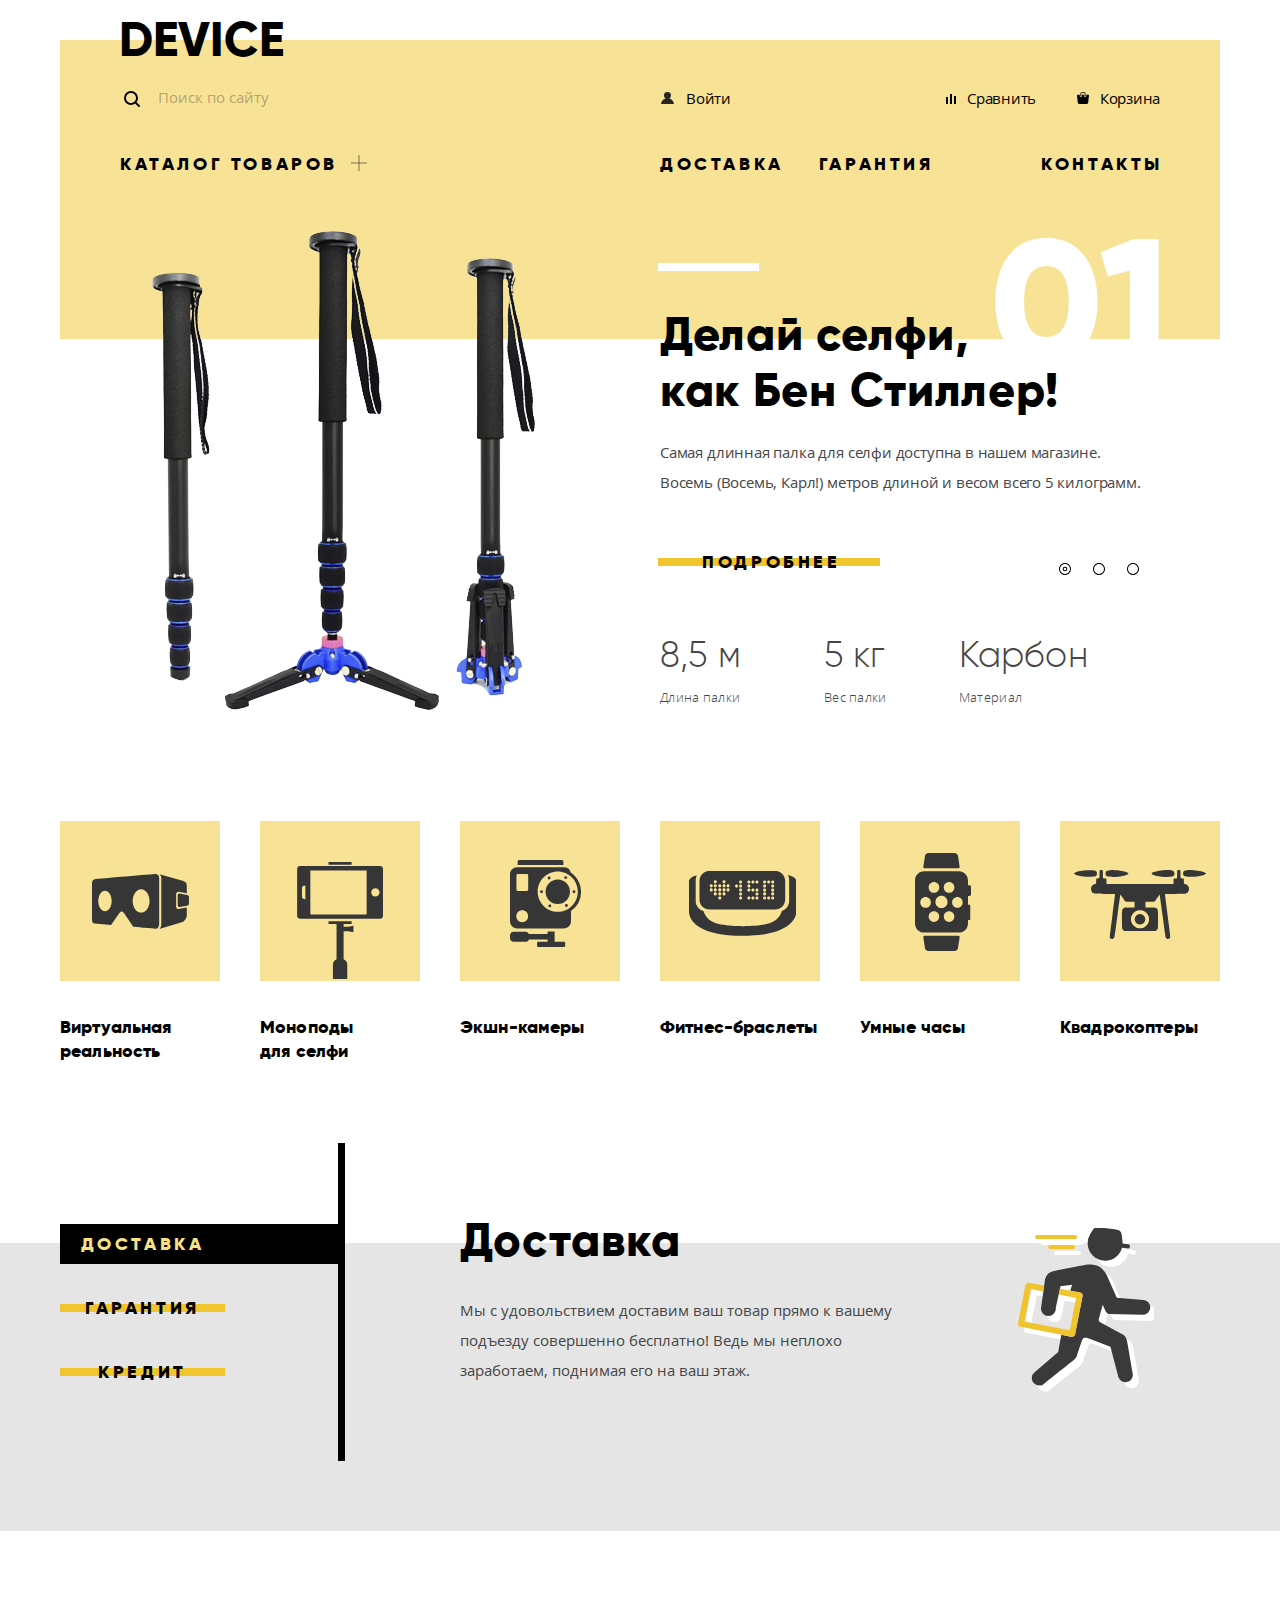
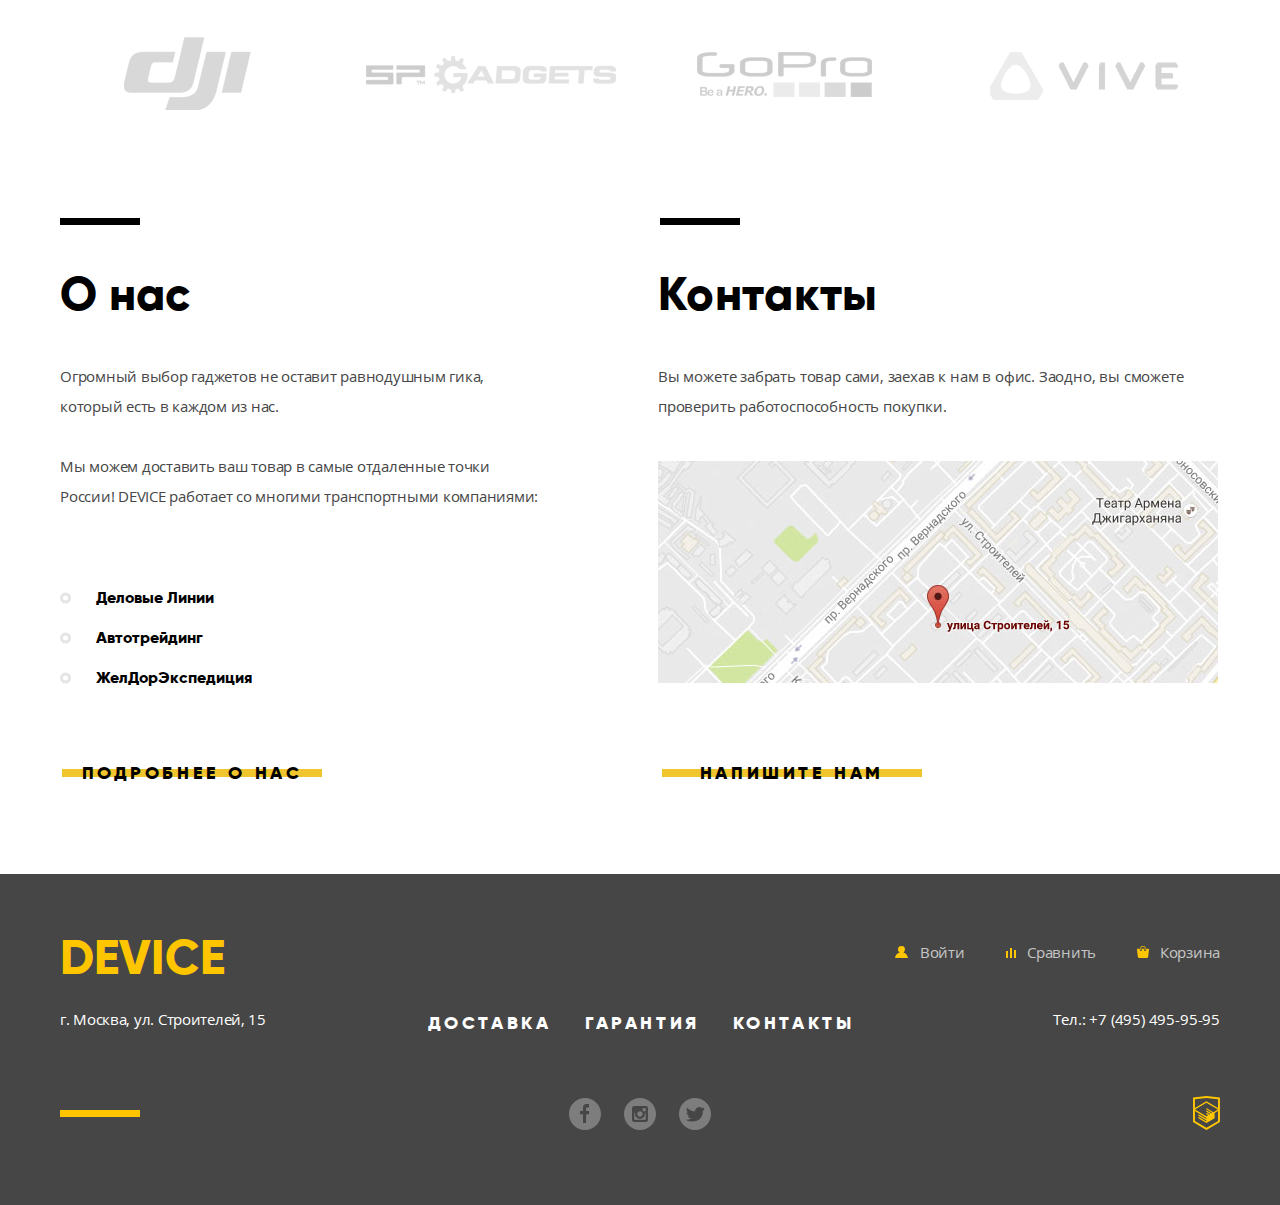
==== index.html @ 746c170e "исправляет ошибку валидации" ====
<!DOCTYPE html>
<html lang="ru">

<head>
  <meta charset="utf-8">
  <title>Девайс</title>
  <link href="css/normalize.css" rel="stylesheet">
  <link href="css/style.css" rel="stylesheet">
</head>

<body>
  <header class="main-header container">
    <div class="main-header-wrapper">
      <ul class="skip-links">
        <li class="skip-link">
          <a class="skip-link-url" href="#main-navigation">Перейти к главной навигации</a>
        </li>
        <li class="skip-link">
          <a class="skip-link-url" href="#featured-categories">Перейти к популярным категориям</a>
        </li>
        <li class="skip-link">
          <a class="skip-link-url" href="catalog.html">Перейти к каталогу товаров</a>
        </li>
      </ul>
      <span class="main-logo">
        <a class="main-logo-url">Device</a>
      </span>
      <div class="secondary-navigation">
        <form class="search" role="search" action="https://echo.htmlacademy.ru" method="get">
          <label class="search-label" for="search">
            <span class="visually-hidden">Поиск по сайту</span>
          </label>
          <input id="search" class="search-input" type="search" placeholder="Поиск по сайту">
          <button class="search-btn" type="submit">Найти</button>
        </form>
        <ul class="user-navigation" aria-label="Пользовательское меню" role="menubar">
          <li>
            <a class="login-url" href="#" role="menuitem">
              <span class="navigation-icon" aria-hidden="true">
                <svg xmlns="http://www.w3.org/2000/svg" width="13" height="12" viewBox="0 0 13 12">
                  <path fill="#272525" d="M.032 12h12.937c-.163-2.643-2.074-4.837-4.671-5.543a3.47 3.47 0 0 0 1.687-2.972 3.485 3.485 0 0 0-6.97 0c0 1.264.68 2.361 1.688 2.972C2.106 7.163.194 9.357.032 12z" />
                </svg>
              </span>
              Войти
            </a>
          </li>
        </ul>
        <ul class="shopping-navigation" aria-label="Меню покупок" role="menubar">
          <li>
            <a class="compare-url" href="#" role="menuitem">
              <span class="navigation-icon" aria-hidden="true">
                <svg xmlns="http://www.w3.org/2000/svg" width="10" height="10" viewBox="0 0 10 10">
                  <path d="M8 2h1.984v8H8zM0 3h1.984v7H0zM4 0h2v10H4z" />
                </svg>
              </span>
              Сравнить
            </a>
          </li>
          <li>
            <a class="cart-url" href="#" role="menuitem">
              <span class="navigation-icon" aria-hidden="true">
                <svg xmlns="http://www.w3.org/2000/svg" width="12" height="12" viewBox="0 0 12 12">
                  <path d="M11.864 3.017a.429.429 0 0 0-.327-.154H9.225V4.09c0 .563-.484 1.022-1.08 1.022-.594 0-1.078-.458-1.078-1.022V2.863H4.909V4.09c0 .563-.485 1.022-1.08 1.022-.595 0-1.078-.458-1.078-1.022V2.863H.438a.43.43 0 0 0-.327.154.472.472 0 0 0-.108.358l.776 7.134c.015.806.642 1.455 1.411 1.455h7.595c.77 0 1.396-.649 1.411-1.455l.776-7.134a.476.476 0 0 0-.108-.358z" />
                  <path d="M3.829 4.499c.239 0 .433-.184.433-.409V1.84c0-.632.672-1.022 1.295-1.022h1.079c.655 0 1.078.401 1.078 1.022v2.25c0 .225.194.409.431.409.239 0 .433-.184.433-.409V1.84C8.577.773 7.761 0 6.636 0H5.557c-1.19 0-2.159.826-2.159 1.84v2.25c0 .225.194.409.431.409z" />
                </svg>
              </span>
              Корзина
            </a>
          </li>
        </ul>
      </div>
      <nav id="main-navigation" class="main-navigation">
        <ul class="site-navigation" aria-label="Основное меню" role="menubar">
          <li class="site-navigation-item">
            <a href="#" role="menuitem" aria-haspopup="true" aria-expanded="false">Каталог товаров</a>
            <div class="sub-navigation-wrapper">
              <ul class="sub-navigation" role="menu" aria-label="Товарные категории">
                <li class="sub-navigation-item"><a href="#" role="menuitem">Виртуальная реальность</a></li>
                <li class="sub-navigation-item"><a href="#" role="menuitem">Фитнес-браслеты</a></li>
                <li class="sub-navigation-item"><a href="#" role="menuitem">Квадрокоптеры</a></li>
                <li class="sub-navigation-item"><a href="catalog.html" role="menuitem">Моноподы для селфи</a></li>
                <li class="sub-navigation-item"><a href="#" role="menuitem">Умные часы</a></li>
                <li class="sub-navigation-item"><a href="#" role="menuitem">Экшн-камеры</a></li>
              </ul>
            </div>
          </li>
          <li class="site-navigation-item"><a href="#" role="menuitem">Доставка</a></li>
          <li class="site-navigation-item"><a href="#" role="menuitem">Гарантия</a></li>
          <li class="site-navigation-item"><a href="#" role="menuitem">Контакты</a></li>
        </ul>
      </nav>
    </div>
  </header>
  <main>
    <div class="container">
      <h1 class="visually-hidden">Интернет-магазин Девайс</h1>
      <section class="bestsellers">
        <h2 class="visually-hidden">Хиты продаж</h2>
        <input id="bestseller-1" class="visually-hidden" name="toggle" type="radio" checked tabindex="-1">
        <input id="bestseller-2" class="visually-hidden" name="toggle" type="radio" tabindex="-1">
        <input id="bestseller-3" class="visually-hidden" name="toggle" type="radio" tabindex="-1">

        <ul class="slider">
          <li id="slide-1" class="slide">
            <div class="slide-image">
              <img class="slide-image-thmb" src="img/slide-1.png" width="384" height="486" alt="Любительская селфи-палка">
            </div>
            <div class="slide-description">
              <b class="slide-title">Делай селфи, <br>как Бен Стиллер!</b>
              <p class="slide-text">Самая длинная палка для селфи доступна в нашем магазине. Восемь (Восемь, Карл!)
                метров длиной и весом
                всего 5 килограмм.</p>
              <a class="btn slide-btn" href="product.html">Подробнее</a>

              <table class="featured-product-params">
                <caption class="visually-hidden">Технические характеристики</caption>
                <thead>
                  <tr>
                    <th class="featured-product-param" scope="col">Длина палки</th>
                    <th class="featured-product-param" scope="col">Вес палки</th>
                    <th class="featured-product-param" scope="col">Материал</th>
                  </tr>
                </thead>
                <tbody>
                  <tr>
                    <td class="featured-product-param-value">8,5 м</td>
                    <td class="featured-product-param-value">5 кг</td>
                    <td class="featured-product-param-value">Карбон</td>
                  </tr>
                </tbody>
              </table>
            </div>
          </li>
          <li id="slide-2" class="slide" aria-hidden="true">
            <div class="slide-image">
              <img class="slide-image-thmb" src="img/slide-2.png" width="345" height="485" alt="Фитнес-браслет">
            </div>
            <div class="slide-description">
              <b class="slide-title">Худеем <br>правильно!</b>
              <p class="slide-text">Мотивирующие фитнес-браслеты помогут найти в себе силы не пропускать занятия и
                соблюдать диету.</p>
              <a class="btn slide-btn" href="product.html">Подробнее</a>

              <table class="featured-product-params">
                <caption class="visually-hidden">Технические характеристики</caption>
                <thead>
                  <tr>
                    <th class="featured-product-param" scope="col">Без подзарядки</th>
                  </tr>
                </thead>
                <tbody>
                  <tr>
                    <td class="featured-product-param-value">48 часов</td>
                  </tr>
                </tbody>
              </table>
            </div>
          </li>
          <li id="slide-3" class="slide" aria-hidden="true">
            <div class="slide-image">
              <img class="slide-image-thmb" src="img/slide-3.png" width="526" height="334" alt="Квадрокоптер">
            </div>
            <div class="slide-description">
              <b class="slide-title">Порхает как бабочка, жалит как пчела!</b>
              <p class="slide-text">Этот обычный, на первый взгляд, квадрокоптер оснащен мощным лазером,
                замаскированным под стандартную
                камеру.</p>
              <a class="btn slide-btn" href="product.html">Подробнее</a>

              <table class="featured-product-params">
                <caption class="visually-hidden">Технические характеристики</caption>
                <thead>
                  <tr>
                    <th class="featured-product-param" scope="col">Дальность полета</th>
                    <th class="featured-product-param" scope="col">Радиус поражения</th>
                  </tr>
                </thead>
                <tbody>
                  <tr>
                    <td class="featured-product-param-value">800 м</td>
                    <td class="featured-product-param-value">50 м</td>
                  </tr>
                </tbody>
              </table>
            </div>
          </li>
        </ul>
        <ul class="slider-navigation">
          <li class="slider-navigation-item" role="presentation">
            <label class="slider-btn" for="bestseller-1"><span class="visually-hidden">Текущий товар</span></label>
          </li>
          <li class="slider-navigation-item" role="presentation">
            <label class="slider-btn" for="bestseller-2"><span class="visually-hidden">Следущий товар</span></label>
          </li>
          <li class="slider-navigation-item" role="presentation">
            <label class="slider-btn" for="bestseller-3"><span class="visually-hidden">Последний товар</span></label>
          </li>
        </ul>
      </section>

      <section id="featured-categories" class="featured-categories">
        <h2 class="visually-hidden">Популярные категории</h2>
        <ul class="featured-categories-list">
          <li class="featured-category">
            <a class="featured-category-url" href="#">
              <h3 class="featured-category-title">Виртуальная реальность</h3>
              <div class="featured-category-content">
                <img class="featured-category-thmb" src="img/popular-1.svg" alt="Виртуальная реальность" width="97"
                  height="55">
              </div>
            </a>
          </li>
          <li class="featured-category">
            <a class="featured-category-url" href="#">
              <h3 class="featured-category-title">Моноподы для&nbsp;селфи</h3>
              <div class="featured-category-content">
                <img class="featured-category-thmb" src="img/popular-2.svg" alt="Моноподы для селфи" width="86" height="117">
              </div>
            </a>
          </li>
          <li class="featured-category">
            <a class="featured-category-url" href="#">
              <h3 class="featured-category-title">Экшн-камеры</h3>
              <div class="featured-category-content">
                <img class="featured-category-thmb" src="img/popular-3.svg" alt="Экшн-камеры" width="71" height="87">
              </div>
            </a>
          </li>
          <li class="featured-category">
            <a class="featured-category-url" href="#">
              <h3 class="featured-category-title">Фитнес-браслеты</h3>
              <div class="featured-category-content">
                <img class="featured-category-thmb" src="img/popular-4.svg" alt="Фитнес-браслеты" width="107" height="65">
              </div>
            </a>
          </li>
          <li class="featured-category">
            <a class="featured-category-url" href="#">
              <h3 class="featured-category-title">Умные часы</h3>
              <div class="featured-category-content">
                <img class="featured-category-thmb" src="img/popular-5.svg" alt="Умные часы" width="56" height="98">
              </div>
            </a>
          </li>
          <li class="featured-category">
            <a class="featured-category-url" href="#">
              <h3 class="featured-category-title">Квадрокоптеры</h3>
              <div class="featured-category-content">
                <img class="featured-category-thmb" src="img/popular-6.svg" alt="Квадрокоптеры" width="132" height="69">
              </div>
            </a>
          </li>
        </ul>
      </section>
    </div>

    <div class="services">
      <div class="container">
        <h2 class="visually-hidden">Наши преимущества</h2>
        <div class="services-wrapper">
          <ul class="tabs-list" role="tablist">
            <li class="tab-title tab-title-current" role="presentation">
              <a id="delivery-tab" class="btn tab-title-btn" href="#delivery" role="tab" aria-controls="delivery"
                aria-selected="true">Доставка</a>
            </li>
            <li class="tab-title">
              <a id="warranty-tab" class="btn tab-title-btn" href="#warranty" role="tab" aria-controls="warranty">Гарантия</a>
            </li>
            <li class="tab-title">
              <a id="loan-tab" class="btn tab-title-btn" href="#loan" role="tab" aria-controls="loan">Кредит</a>
            </li>
          </ul>

          <section id="delivery" class="tab-panel delivery" role="tabpanel" aria-labelledby="delivery-tab">
            <h3 class="service-title">Доставка</h3>
            <p class="service-description">
              Мы с удовольствием доставим ваш товар прямо к вашему подъезду совершенно бесплатно! Ведь мы неплохо
              заработаем, поднимая его на ваш этаж.
            </p>
          </section>

          <section id="warranty" class="tab-panel tab-panel-hidden warranty" role="tabpanel" aria-labelledby="warranty-tab"
            aria-hidden="true">
            <h3 class="service-title">Гарантия</h3>
            <p class="service-description">
              Если из-за возгорания купленного у нас товара у вас сгорит дом — не переживайте, мы выдадим вам новый.
              <br>Товар, не дом, конечно же.
            </p>
          </section>

          <section id="loan" class="tab-panel tab-panel-hidden loan" role="tabpanel" aria-labelledby="loan-tab"
            aria-hidden="true">
            <h3 class="service-title">Кредит</h3>
            <p class="service-description">
              Залезть в долговую яму стало проще! Кредитные консультанты подберут для вас наиболее выгодные
              условия&nbsp;кредита. Выгодные для нашего банка, разумеется.
            </p>
          </section>
        </div>
      </div>
    </div>

    <div class="container">
      <section class="featured-brands">
        <h2 class="visually-hidden">Популярные бренды</h2>
        <ul class="brands-list">
          <li class="brand-item">
            <a class="brand brand-dji" href="#">
              <span class="visually-hidden">Каталог товаров «DJI»</span>
            </a>
          </li>
          <li class="brand-item">
            <a class="brand brand-spg" href="#">
              <span class="visually-hidden">Каталог товаров «SP Gadgets»</span>
            </a>
          </li>
          <li class="brand-item">
            <a class="brand brand-gopro" href="#">
              <span class="visually-hidden">Каталог товаров «GoPro»</span>
            </a>
          </li>
          <li class="brand-item">
            <a class="brand brand-vive" href="#">
              <span class="visually-hidden">Каталог товаров «VIVE»</span>
            </a>
          </li>
        </ul>
      </section>

      <div class="columns">
        <section class="about-us">
          <h2 class="about-title">О нас</h2>
          <p class="regular-text">Огромный выбор гаджетов не оставит равнодушным гика, который есть в каждом из нас.</p>
          <p class="regular-text">Мы можем доставить ваш товар в самые отдаленные точки России! DEVICE работает со
            многими транспортными компаниями:</p>

          <ul class="delivery-partners">
            <li><b>Деловые Линии</b></li>
            <li><b>Автотрейдинг</b></li>
            <li><b>ЖелДорЭкспедиция</b></li>
          </ul>

          <a href="about.html" class="btn about-btn">Подробнее о нас</a>
        </section>

        <section class="contacts">
          <h2 class="contacts-title">Контакты</h2>
          <p class="contacts-text">Вы можете забрать товар сами, заехав к нам в офис. Заодно, вы сможете проверить
            работоспособность покупки.</p>
          <div class="map-wrapper">
            <a href="#"><img src="img/map.jpg" width="560" height="222" alt="Офис компании по адресу Москва, ул. Строителей, 15"></a>
          </div>
          <a class="btn contacts-btn" href="contact-us.html">Напишите нам</a>
        </section>
      </div>
    </div>
  </main>

  <footer class="main-footer">
    <div class="container">
      <div class="footer-navigation-wrapper">
        <span class="main-logo">
          <a class="main-logo-url">Device</a>
        </span>
        <ul class="user-navigation" aria-label="Пользовательское меню" role="menubar">
          <li>
            <a class="login-url" href="#" role="menuitem">
              <span class="navigation-icon" aria-hidden="true">
                <svg xmlns="http://www.w3.org/2000/svg" width="13" height="12" viewBox="0 0 13 12">
                  <path fill="#FFC600" d="M.032 12h12.937c-.163-2.643-2.074-4.837-4.671-5.543a3.47 3.47 0 0 0 1.687-2.972 3.485 3.485 0 0 0-6.97 0c0 1.264.68 2.361 1.688 2.972C2.106 7.163.194 9.357.032 12z" />
                </svg>
              </span>
              Войти
            </a>
          </li>
        </ul>
        <ul class="shopping-navigation" aria-label="Меню покупок" role="menubar">
          <li>
            <a class="compare-url" href="#" role="menuitem">
              <span class="navigation-icon" aria-hidden="true">
                <svg xmlns="http://www.w3.org/2000/svg" width="10" height="10" viewBox="0 0 10 10">
                  <path fill="#FFC600" d="M8 2h1.984v8H8zM0 3h1.984v7H0zM4 0h2v10H4z" />
                </svg>
              </span>
              Сравнить
            </a>
          </li>
          <li>
            <a class="cart-url" href="#" role="menuitem">
              <span class="navigation-icon" aria-hidden="true">
                <svg xmlns="http://www.w3.org/2000/svg" width="12" height="12" viewBox="0 0 12 12">
                  <path fill="#FFC600" d="M11.864 3.017a.429.429 0 0 0-.327-.154H9.225V4.09c0 .563-.484 1.022-1.08 1.022-.594 0-1.078-.458-1.078-1.022V2.863H4.909V4.09c0 .563-.485 1.022-1.08 1.022-.595 0-1.078-.458-1.078-1.022V2.863H.438a.43.43 0 0 0-.327.154.472.472 0 0 0-.108.358l.776 7.134c.015.806.642 1.455 1.411 1.455h7.595c.77 0 1.396-.649 1.411-1.455l.776-7.134a.476.476 0 0 0-.108-.358z" />
                  <path fill="#FFC600" d="M3.829 4.499c.239 0 .433-.184.433-.409V1.84c0-.632.672-1.022 1.295-1.022h1.079c.655 0 1.078.401 1.078 1.022v2.25c0 .225.194.409.431.409.239 0 .433-.184.433-.409V1.84C8.577.773 7.761 0 6.636 0H5.557c-1.19 0-2.159.826-2.159 1.84v2.25c0 .225.194.409.431.409z" />
                </svg>
              </span>
              Корзина
            </a>
          </li>
        </ul>
      </div>
      <div class="footer-navigation-wrapper">
        <address class="org-address">
          г. Москва, ул. Строителей, 15
        </address>
        <ul class="footer-navigation" aria-label="Условия покупки" role="menubar">
          <li class="footer-navigation-item"><a href="#" role="menuitem">Доставка</a></li>
          <li class="footer-navigation-item"><a href="#" role="menuitem">Гарантия</a></li>
          <li class="footer-navigation-item"><a href="#" role="menuitem">Контакты</a></li>
        </ul>
        <p class="org-phone">
          <a href="tel:+7-495-495-95-95">Тел.: +7 (495) 495-95-95</a>
        </p>
      </div>
      <div class="footer-navigation-wrapper">
        <div class="footer-social">
          <ul aria-label="Мы в соцсетях" role="menubar">
            <li>
              <a class="social-btn" href="https://www.facebook.com/" role="menuitem">
                <span class="visually-hidden">Девайс в фейсбуке</span>
                <svg class="social-btn-icon" xmlns="http://www.w3.org/2000/svg" width="32" height="32" viewBox="0 0 32 32"
                  fill-opacity="0.3">
                  <path fill="#FFF" d="M16 0C7.164 0 0 7.163 0 16s7.164 16 16 16c8.837 0 16-7.164 16-16S24.837 0 16 0zm4.062 9.455h-3.021v3.444h3.021v3.445h-3.021v8.61H14.02v-8.61H11v-3.445h3.021V9.455c0-1.902 1.353-3.445 3.021-3.445h3.021v3.445z" />
                </svg>
              </a>
            </li>
            <li>
              <a class="social-btn" href="https://www.instagram.com/" role="menuitem">
                <span class="visually-hidden">Девайс в инстаграме</span>
                <svg class="social-btn-icon" xmlns="http://www.w3.org/2000/svg" width="32" height="32" viewBox="0 0 32 32"
                  fill-opacity="0.3">
                  <g fill="#FFF">
                    <path d="M20.916 16a4.938 4.938 0 1 1-9.877 0c0-.394.051-.773.138-1.14h-.897v6.838h11.396V14.86h-.897c.086.367.137.746.137 1.14z" />
                    <path d="M15.978 18.659c1.466 0 2.659-1.193 2.659-2.659s-1.193-2.659-2.659-2.659c-1.466 0-2.659 1.193-2.659 2.659s1.192 2.659 2.659 2.659zM18.637 10.302h3.039v3.039h-3.039z" />
                    <path d="M16 0C7.164 0 0 7.164 0 16c0 8.837 7.164 16 16 16 8.837 0 16-7.163 16-16 0-8.836-7.163-16-16-16zm7.955 21.698a2.285 2.285 0 0 1-2.279 2.279H10.279A2.285 2.285 0 0 1 8 21.698V10.302a2.286 2.286 0 0 1 2.279-2.279h11.396a2.286 2.286 0 0 1 2.279 2.279v11.396z" />
                  </g>
                </svg>
              </a>
            </li>
            <li>
              <a class="social-btn" href="https://www.twitter.com/" role="menuitem">
                <span class="visually-hidden">Девайс в твиттере</span>
                <svg class="social-btn-icon" xmlns="http://www.w3.org/2000/svg" width="32" height="32" viewBox="0 0 32 32"
                  fill-opacity="0.3">
                  <path fill="#FFF" d="M16 0C7.164 0 0 7.164 0 16c0 8.837 7.164 16 16 16 8.837 0 16-7.163 16-16 0-8.836-7.163-16-16-16zm7.944 12.809c-.251 6.516-3.463 10.832-10.992 10.702h-.486c-.447 0-4.543-.443-5.344-1.823 2.479.19 4.247-.406 5.12-1.136-1.048-.289-2.923-.461-3.251-2.848.384.104.618.221 1.299.113-1.307-.824-2.758-1.519-2.679-3.643.311.317 1.164.518 1.46.457-.768-.233-2.149-3.244-.974-4.781 1.984 1.79 4.075 3.482 7.804 3.643.227-2.214 1.24-3.699 3.168-4.325 1.84-.479 3.255.26 3.901 1.138.737-.224 1.453-.466 2.193-.685-.004.833-.569 1.463-.935 1.709.747.165 1.423-.475 1.423-.475-.184.963-1.094 1.725-1.707 1.954z" />
                </svg>
              </a>
            </li>
          </ul>
        </div>
        <p class="footer-copyright">
          <a class="powered-by" href="https://htmlacademy.ru/intensive/htmlcss">
            <span class="visually-hidden">HTML Academy</span>
            <svg class="ha-icon" xmlns="http://www.w3.org/2000/svg" width="26.943" height="34.09" viewBox="0 0 26.943 34.09">
              <path fill="#FFC600" d="M13.62.017L13.472 0 0 1.412v24.661l13.473 8.017 13.43-7.99.042-.025V1.412L13.62.017zm11.399 12.11L13.495 5.334l-.001-.104-.087.05-.088-.056v.109L1.925 12.118V3.147l11.548-1.212L25.02 3.147v8.98zm-11.614-5.34L24.923 13.5l-4.479 2.64-7.093-4.221-.014 1.415 5.904 3.513-.86.507-5.03-2.992-.014 1.415 3.827 2.275-.782.523-3.031-1.787-.014 1.413 1.853 1.091-1.8 1.081-11.356-6.751 11.371-6.835zm-11.48 8.34l11.411 6.791.016 1.044-7.942-4.728-.015 1.416 7.979 4.795.018 1.076-7.973-4.74-.013 1.414 8.021 4.822.046.025 8.143-4.872-.011-5.177 3.415-2.036v10.021L13.472 31.85 1.925 24.979v-9.852z" />
            </svg>
          </a>
        </p>
      </div>
    </div>
  </footer>

  <section class="modal modal-feedback-form" role="dialog" aria-modal="true">
    <h2 class="visually-hidden">Напишите нам</h2>
    <form class="feedback-form" action="https://echo.htmlacademy.ru" method="post">
      <div class="form-col feedback-form-name">
        <label for="customer-name">Ваше имя:</label>
        <input id="customer-name" name="customer-name" type="text" placeholder="Имя Фамилия">
      </div>
      <div class="form-col feedback-form-email">
        <label for="customer-email">Ваше e-mail:</label>
        <input id="customer-email" name="customer-email" type="email" placeholder="email@example.com">
      </div>
      <div class="form-col feedback-form-message">
        <label for="customer-message">Текст письма:</label>
        <textarea id="customer-message" name="customer-message" cols="30" rows="10" placeholder="В свободной форме"></textarea>
      </div>
      <button class="btn submit-btn" type="submit">Отправить</button>
    </form>
    <button class="modal-close" type="button">
      <span class="visually-hidden">Закрыть</span>
    </button>
  </section>

  <section class="modal modal-map" role="dialog" aria-modal="true">
    <h2 class="visually-hidden">Как до нас добраться</h2>

    <iframe src="https://www.google.com/maps/embed?pb=!1m18!1m12!1m3!1d2249.1125488779953!2d37.527429316060946!3d55.68703098053586!2m3!1f0!2f0!3f0!3m2!1i1024!2i768!4f13.1!3m3!1m2!1s0x46b54cf65f5c8955%3A0x694710ccd55501e!2sUlitsa+Stroiteley%2C+15%2C+Moskva%2C+Russia%2C+119311!5e0!3m2!1sen!2s!4v1545998440148" width="960" height="590" allowfullscreen name="г. Москва, ул. Строителей, 15"></iframe>

    <button class="modal-close" type="button">
      <span class="visually-hidden">Закрыть</span>
    </button>
  </section>

</body>

</html>
---- css/style.css ----
@font-face {
  font-family: "Gilroy";
  font-style: normal;
  font-weight: 400;
  src: local("Gilroy"),
    url("../fonts/gilroylight.woff2") format("woff2"),
    url("../fonts/gilroylight.woff") format("woff");
}

@font-face {
  font-family: "Gilroy";
  font-style: normal;
  font-weight: 700;
  src: local("Gilroy"),
    url("../fonts/gilroyextrabold.woff2") format("woff2"),
    url("../fonts/gilroyextrabold.woff") format("woff");
}

@font-face {
  font-family: "Open Sans";
  font-style: normal;
  font-weight: 400;
  src: local("Open Sans"),
    url("../fonts/opensans.woff2") format("woff2"),
    url("../fonts/opensans.woff") format("woff");
}

@font-face {
  font-family: "Open Sans";
  font-style: normal;
  font-weight: 300;
  src: local("Open Sans"),
    url("../fonts/opensanslight.woff2") format("woff2"),
    url("../fonts/opensanslight.woff") format("woff");
}

body {
  margin: 0;
  padding: 0;

  font-family: "Open Sans", Arial, "Helvetica Neue", Helvetica, sans-serif;
  font-size: 15px;
  line-height: 30px;
  letter-spacing: 0.15px;

  background-color: #fff;
  color: #464646;
}

a {
  color: #000;
  text-decoration: none;
}

a[href]:hover,
a[href]:focus {
  color: rgba(0, 0, 0, 0.6);
}

a[href]:active {
  color: rgba(0, 0, 0, 0.3);
}

:focus {
  outline: 2px dotted #000;
  outline-offset: 2px;
}

.visually-hidden:not(:focus):not(:active),
input[type="checkbox"].visually-hidden,
input[type="radio"].visually-hidden {
  position: absolute;
  width: 1px;
  height: 1px;
  margin: -1px;
  border: 0;
  padding: 0;

  white-space: nowrap;

  -webkit-clip-path: inset(100%);

  clip-path: inset(100%);
  clip: rect(0 0 0 0);
  overflow: hidden;
}

img {
  max-width: 100%;
  height: auto;
}

.site-navigation,
.sub-navigation,
.user-navigation,
.shopping-navigation,
.slider,
.slider-navigation,
.featured-categories-list,
.tabs-list,
.brands-list,
.delivery-partners,
.footer-navigation,
.footer-social ul,
.breadcrumbs,
.filter-list,
.sorting-params,
.order-params,
.products-list,
.pagination-list,
.skip-links {
  margin: 0;
  padding: 0;
  list-style: none;
}

.btn {
  position: relative;
  z-index: 1;

  display: -webkit-box;
  display: -ms-flexbox;
  display: flex;

  -webkit-box-pack: center;
  -ms-flex-pack: center;
  justify-content: center;
  -webkit-box-align: center;
  -ms-flex-align: center;
  align-items: center;

  min-height: 40px;

  font-family: "Gilroy", Arial, "Helvetica Neue", Helvetica, sans-serif;
  font-size: 18px;
  line-height: 24px;
  font-weight: 700;
  letter-spacing: 3.6px;
  text-transform: uppercase;

  background: none;
  border: none;
  cursor: pointer;
}

.btn::before {
  position: absolute;
  left: 0;
  right: 0;
  z-index: -1;

  content: "";

  display: block;
  height: 8px;

  background-color: #f0c52e;
}

.btn:hover::before {
  height: 40px;
  -webkit-transition: height 0.3s ease-in-out;
  transition: height 0.3s ease-in-out;
}

.btn:focus::before {
  height: 40px;
  -webkit-transition: height 0.3s ease-in-out;
  transition: height 0.3s ease-in-out;
}

.btn:active {
  color: rgba(0, 0, 0, 0.3);
}

.regular-text {
  margin: 0 0 30px;
  letter-spacing: -0.25px;
}

/* layout
- - - - - - - - - - - - - - - - - - - - */
.container {
  width: 1160px;
  margin: 0 auto;
  padding: 0 20px;
}

.columns,
.catalog-columns {
  display: -webkit-box;
  display: -ms-flexbox;
  display: flex;
  -webkit-box-pack: justify;
  -ms-flex-pack: justify;
  justify-content: space-between;
}

.columns {
  padding-bottom: 81px;
}

/* header
- - - - - - - - - - - - - - - - - - - - */
.main-header-wrapper {
  position: relative;
  margin-top: 40px;
  padding-top: 4px;
  background-color: #f7e296;
}

/* skip links
- - - - - - - - - - - - - - - - - - - - */
.skip-links {
  position: absolute;
  top: -20px;
  left: 280px;
  width: 500px;
}

.skip-link {
  position: absolute;
  z-index: 1;
}

.skip-link-url {
  position: absolute;
  left: -9999px;
}

.skip-link-url:active,
.skip-link-url:focus {
  display: block;
  position: static;
  left: 0;
  padding: 5px 15px;
}



/* logo
- - - - - - - - - - - - - - - - - - - - */
.main-logo {
  display: inline-block;
  vertical-align: top;
}

.main-logo-url {
  display: inline-block;
  vertical-align: top;

  font-family: "Gilroy", Arial, "Helvetica Neue", Helvetica, sans-serif;
  font-size: 48px;
  line-height: 1;
  font-weight: 700;
  text-transform: uppercase;
}

.main-header .main-logo {
  display: inline-block;
  vertical-align: top;

  margin-top: -28px;
  margin-left: 59px;
}

/* main nav
- - - - - - - - - - - - - - - - - - - - */
.main-navigation {
  position: relative;
  padding: 0 60px 51px;
}

.site-navigation {
  display: -webkit-box;
  display: -ms-flexbox;
  display: flex;
  -ms-flex-wrap: wrap;
  flex-wrap: wrap;
  -webkit-box-pack: justify;
  -ms-flex-pack: justify;
  justify-content: space-between;
}

.site-navigation-item {
  font-family: "Gilroy", Arial, "Helvetica Neue", Helvetica, sans-serif;
  font-size: 18px;
  line-height: 24px;
  font-weight: 700;
  letter-spacing: 3.6px;
  text-transform: uppercase;
}

.site-navigation-item:first-child {
  width: 540px;
}

.site-navigation-item:nth-child(2) {
  margin-right: 35px;
}

.site-navigation-item:last-child {
  margin-left: auto;
  margin-right: -3px;
}

.site-navigation-item a {
  display: inline-block;
  vertical-align: top;
  line-height: 24px;
}

a[aria-haspopup="true"] {
  position: relative;
}

a[aria-haspopup="true"]::before,
a[aria-haspopup="true"]::after {
  position: absolute;
  content: "";
  background-color: rgba(39, 37, 37, 0.3);
}

a[aria-haspopup="true"]::before {
  top: 10px;
  right: -29px;

  width: 16px;
  height: 2px;
}

a[aria-haspopup="true"]::after {
  top: 3px;
  right: -22px;

  width: 2px;
  height: 16px;
}


.site-navigation-item:first-child:hover .sub-navigation-wrapper,
.site-navigation-item:first-child:focus-within .sub-navigation-wrapper,
a[aria-haspopup="true"]:hover+.sub-navigation-wrapper,
a[aria-haspopup="true"]:focus+.sub-navigation-wrapper {
  visibility: visible;
}

.site-navigation-item:first-child:hover a[aria-haspopup="true"]::after,
.site-navigation-item:first-child:focus-within a[aria-haspopup="true"]::after,
a[aria-haspopup="true"]:hover::after,
a[aria-haspopup="true"]:focus::after {
  content: none;
}

.sub-navigation-wrapper {
  position: absolute;
  left: 0;
  right: 0;
  z-index: 2;

  visibility: hidden;

  padding: 20px 60px 35px;
  background-color: #f7e296;
}

.sub-navigation {
  display: -webkit-box;
  display: -ms-flexbox;
  display: flex;
  -ms-flex-wrap: wrap;
  flex-wrap: wrap;

  width: 640px;
}

.sub-navigation-item {
  width: 199px;

  font-family: "Open Sans", Arial, "Helvetica Neue", Helvetica, sans-serif;
  font-size: 15px;
  font-weight: initial;
  line-height: 36px;
  letter-spacing: -0.2px;
  text-transform: initial;
}

.sub-navigation-item:nth-child(3n+1) {
  margin-right: 40px;
}

.sub-navigation-item:last-child {
  width: 100%;
}

.logout-url {
  color: rgba(0, 0, 0, 0.3);
}

/* search
- - - - - - - - - - - - - - - - - - - - */
.secondary-navigation {
  display: -webkit-box;
  display: -ms-flexbox;
  display: flex;

  -webkit-box-align: center;
  -ms-flex-align: center;
  align-items: center;

  margin-bottom: 30px;
  padding-left: 60px;
  padding-right: 60px;
}

.search {
  position: relative;
  display: -webkit-box;
  display: -ms-flexbox;
  display: flex;
  width: 440px;
}

.search-label {
  position: absolute;
  top: 17px;
  left: 4px;
  z-index: 1;

  width: 16px;
  height: 16px;
  background: url(../img/search.svg) no-repeat;
}

.search-input {
  width: 350px;
  height: 48px;

  padding: 0 5px 0 38px;

  font: inherit;
  line-height: 48px;
  letter-spacing: normal;

  background: none;
  color: rgba(0, 0, 0, 0.3);

  outline: none;
  border: none;
  border-bottom: 2px solid transparent;
}

.search input[type=search]:focus,
.search:focus-within .search-input {
  border-bottom-color: #000;
  color: #000;
}

.search-input::-webkit-input-placeholder {
  font: inherit;
  color: rgba(0, 0, 0, 0.3);
}

.search-input:-ms-input-placeholder {
  font: inherit;
  color: rgba(0, 0, 0, 0.3);
}

.search-input::-ms-input-placeholder {
  font: inherit;
  color: rgba(0, 0, 0, 0.3);
}

.search-input::-webkit-input-placeholder {
  font: inherit;
  color: rgba(0, 0, 0, 0.3);
}

.search-input:-ms-input-placeholder {
  font: inherit;
  color: rgba(0, 0, 0, 0.3);
}

.search-input::placeholder {
  font: inherit;
  color: rgba(0, 0, 0, 0.3);
}

.search-input:hover::-webkit-input-placeholder {
  color: rgba(0, 0, 0, 0.6);
}

.search-input:hover:-ms-input-placeholder {
  color: rgba(0, 0, 0, 0.6);
}

.search-input:hover::-ms-input-placeholder {
  color: rgba(0, 0, 0, 0.6);
}

.search-input:hover::-webkit-input-placeholder {
  color: rgba(0, 0, 0, 0.6);
}

.search-input:hover:-ms-input-placeholder {
  color: rgba(0, 0, 0, 0.6);
}

.search-input:hover::placeholder {
  color: rgba(0, 0, 0, 0.6);
}

.search-btn {
  width: 85px;
  height: 48px;

  padding: 0;
  font: inherit;

  opacity: 0;

  background: none;
  border: 2px solid #000;
  outline: none;
}

.search-btn:hover,
.search-btn:focus {
  background-color: #000;
  color: #fff;
}

.search-btn:active {
  background-color: #000;
  color: rgba(255, 255, 255, 0.3);
}

.search-input:focus+.search-btn,
.search:focus-within .search-btn,
.search-btn:focus,
.search-btn:active {
  opacity: 1;
}

/* fix for IE */
.search input[type=search]:focus {
  border-bottom: 2px solid #000;
}

.search-btn:focus,
.search input[type=search]:focus+.search-btn {
  opacity: 1;
}

/* User navigation
- - - - - - - - - - - - - - - - - - - - */
.user-navigation {
  display: -webkit-box;
  display: -ms-flexbox;
  display: flex;
  width: 275px;
  margin-left: auto;
  letter-spacing: -0.15px;
}

.user-navigation li {
  margin-right: 20px;
}

.user-navigation li:last-child {
  margin-right: 0;
}

.navigation-icon {
  display: inline-block;
  vertical-align: baseline;
  margin-right: 8px;
  line-height: normal;
}

a:hover .navigation-icon,
a:focus .navigation-icon {
  fill-opacity: 0.6;
}

a:active .navigation-icon {
  fill-opacity: 0.3;
}


/* Shopping navigation
- - - - - - - - - - - - - - - - - - - - */
.shopping-navigation {
  display: -webkit-box;
  display: -ms-flexbox;
  display: flex;
  -webkit-box-pack: justify;
  -ms-flex-pack: justify;
  justify-content: space-between;
  text-align: right;
  letter-spacing: -0.28px;
}

.shopping-navigation li:first-child {
  width: 100px;
}

.shopping-navigation li:last-child {
  width: 124px;
}

.cart-url .navigation-icon {
  margin-right: 7px;
}

/* Bestsellers slider
- - - - - - - - - - - - - - - - - - - - */
.bestsellers {
  position: relative;
  margin-bottom: 106px;
}

.bestsellers::before {
  position: absolute;
  top: 0;
  left: 0;
  right: 0;

  content: "";
  height: 112px;

  background-color: #f7e296;
}

.bestsellers .slider {
  position: relative;
}

.slide {
  display: none;

  -webkit-box-pack: justify;
  -ms-flex-pack: justify;
  justify-content: space-between;
}

.slide-image {
  width: 565px;
}

.slide-image-thmb {
  display: block;
  margin-left: auto;
  margin-right: auto;
}

.slide:nth-child(3) .slide-image {
  margin-top: 60px;
}

.bestsellers .slide-description {
  position: relative;
  z-index: 1;

  display: -webkit-box;
  display: -ms-flexbox;
  display: flex;
  -webkit-box-orient: vertical;
  -webkit-box-direction: normal;
  -ms-flex-direction: column;
  flex-direction: column;
  -ms-flex-wrap: wrap;
  flex-wrap: wrap;

  width: 510px;
  margin-left: 33px;
  margin-right: auto;

  padding-top: 79px;
}

.bestsellers .slide-description::before {
  position: absolute;
  content: "";

  top: 36px;
  left: 0;

  width: 101px;
  height: 8px;

  background-color: #fff;
}

.slide-description::after {
  position: absolute;
  top: 8px;
  right: -3px;

  font-family: "Gilroy", Arial, "Helvetica Neue", Helvetica, sans-serif;
  font-size: 179px;
  line-height: 135px;
  font-weight: 700;

  color: #fff;
}

.slide:first-child .slide-description::after {
  content: "01";
}

.slide:nth-child(2) .slide-description::after {
  content: "02";
}

.slide:nth-child(3) .slide-description::after {
  content: "03";
}

.bestsellers .slide-title {
  position: relative;
  z-index: 1;

  padding-left: 2px;
  font-family: "Gilroy", Arial, "Helvetica Neue", Helvetica, sans-serif;
  font-size: 47px;
  line-height: 56px;
  font-weight: 700;
  letter-spacing: 0.7px;

  color: #000;
}

.slide-text {
  max-width: 490px;
  margin: 19px 0 0 2px;
  letter-spacing: -0.18px;
}

.slide-btn {
  width: 217px;
  margin-top: 45px;
  margin-bottom: 45px;
  padding-left: 5px;
}

.featured-product-params thead {
  display: table-footer-group;
}

.featured-product-param,
.featured-product-param-value {
  padding: 0 20px 6px 0;
}

.featured-product-param:last-child,
.featured-product-param-value:last-child {
  padding-right: 0;
}

.featured-product-param {
  text-align: left;
  font-size: 13px;
  line-height: 20px;
  font-weight: 300;
  letter-spacing: 0.3px;
}

.featured-product-param-value {
  font-family: "Gilroy", Arial, "Helvetica Neue", Helvetica, sans-serif;
  font-size: 36px;
  line-height: 48px;
  font-weight: 400;
}

.slider-navigation {
  position: absolute;
  bottom: 138px;
  right: 82px;
  z-index: 2;

  display: -webkit-box;
  display: -ms-flexbox;
  display: flex;

  width: 90px;
}

.slider-navigation-item {
  line-height: 1;
}

.slider-btn {
  padding: 17px;
  border: none;

  background: url(../img/slider-button-empty.svg) no-repeat center;
  background-size: 12px;

  cursor: pointer;
}

.slider-btn:focus {
  outline: thin dotted;
  outline: 3px auto #000;
}

#bestseller-1:checked~.slider #slide-1,
#bestseller-2:checked~.slider #slide-2,
#bestseller-3:checked~.slider #slide-3 {
  display: -webkit-box;
  display: -ms-flexbox;
  display: flex;
}

#bestseller-1:checked~.slider-navigation label[for="bestseller-1"],
#bestseller-2:checked~.slider-navigation label[for="bestseller-2"],
#bestseller-3:checked~.slider-navigation label[for="bestseller-3"] {
  background-image: url(../img/slider-button.svg);
}


/* Featured Categories
- - - - - - - - - - - - - - - - - - - - */
.featured-categories {
  margin-bottom: 140px;
}

.featured-categories-list {
  display: -webkit-box;
  display: -ms-flexbox;
  display: flex;
  -ms-flex-wrap: wrap;
  flex-wrap: wrap;
}

.featured-category {
  width: 160px;
  margin-right: 40px;
  margin-bottom: 40px;
}

.featured-category:nth-child(6n) {
  margin-right: 0;
}

.featured-category-url {
  display: -webkit-box;
  display: -ms-flexbox;
  display: flex;
  -webkit-box-orient: vertical;
  -webkit-box-direction: normal;
  -ms-flex-direction: column;
  flex-direction: column;
}

.featured-category-title {
  -webkit-box-ordinal-group: 3;
  -ms-flex-order: 2;
  order: 2;
  margin: 34px 0 0;

  font-family: "Gilroy", Arial, "Helvetica Neue", Helvetica, sans-serif;
  font-size: 18px;
  line-height: 24px;
  font-weight: 700;

  color: #000;
}

.featured-category-content {
  display: -webkit-box;
  display: -ms-flexbox;
  display: flex;
  -webkit-box-pack: center;
  -ms-flex-pack: center;
  justify-content: center;
  -webkit-box-align: center;
  -ms-flex-align: center;
  align-items: center;

  width: 160px;
  height: 160px;
  background-color: #f7e296;
}

.featured-category-url:hover .featured-category-content,
.featured-category-url:focus .featured-category-content {
  background-color: #f0c52e;
}

.featured-category-url:active {
  color: #000;
}

.featured-category-url:active .featured-category-thmb {
  opacity: 0.3;
}

.featured-category:nth-child(2) .featured-category-thmb {
  -ms-flex-item-align: end;
  align-self: flex-end;
  margin-bottom: 2px;
}

.featured-category:nth-child(3) .featured-category-thmb {
  position: relative;
  top: 2px;
  left: 5px;
}

.featured-category:nth-child(4) .featured-category-thmb {
  position: relative;
  top: 2px;
  left: 2px;
}

.featured-category:nth-child(5) .featured-category-thmb {
  position: relative;
  top: 1px;
  left: 3px;
}

.featured-category:nth-child(6) .featured-category-thmb {
  position: relative;
  top: 3px;
}

/* Services
- - - - - - - - - - - - - - - - - - - - */
.services {
  margin-bottom: 93px;
  background-color: #e5e5e5;
}

.services-wrapper {
  display: -webkit-box;
  display: -ms-flexbox;
  display: flex;
  -webkit-box-pack: justify;
  -ms-flex-pack: justify;
  justify-content: space-between;
  padding-bottom: 70px;
}

.tabs-list {
  position: relative;
  width: 278px;

  margin-top: -19px;
  padding-bottom: 45px;
}

.tabs-list::after {
  position: absolute;
  top: -81px;
  bottom: 0;
  right: -7px;
  content: "";

  width: 7px;
  background-color: #000;
}

.tab-title {
  margin-bottom: 24px;

  font-family: "Gilroy", Arial, "Helvetica Neue", Helvetica, sans-serif;
  font-size: 18px;
  line-height: 24px;
  font-weight: 700;
  letter-spacing: 3.6px;

  text-transform: uppercase;
}

.tab-title-btn {
  width: 165px;
}

.tab-title-current {
  background-color: #000;
  color: #f7e184;
}

.tab-title-current .tab-title-btn,
.tab-title-current .tab-title-btn:hover,
.tab-title-current .tab-title-btn:focus {
  color: #f7e184;
}

.tab-title-current .tab-title-btn::before {
  content: none;
}

.tab-panel-hidden {
  display: none;
}

.tab-panel {
  position: relative;
  width: 760px;
  background-color: #e5e5e5;
}

.tab-panel::after {
  position: absolute;
  content: "";
}

.delivery::after {
  top: -15px;
  right: 66px;

  width: 136px;
  height: 164px;

  background: url(../img/delivery.svg) no-repeat;
}

.warranty::after {
  top: -38px;
  right: 46px;

  width: 171px;
  height: 195px;

  background: url(../img/warranty.svg) no-repeat;
}

.loan::after {
  top: -38px;
  right: 69px;

  width: 156px;
  height: 188px;

  background: url(../img/credit.svg) no-repeat;
}

.service-title {
  margin: -27px 0 31px;

  font-family: "Gilroy", Arial, "Helvetica Neue", Helvetica, sans-serif;
  font-size: 47px;
  line-height: 48px;
  font-weight: 700;
  letter-spacing: 1.2px;

  color: #000;
}

.service-description {
  max-width: 460px;
  margin: 0;
  letter-spacing: normal;
}

/* Featured Brands
- - - - - - - - - - - - - - - - - - - - */
.featured-brands {
  margin-bottom: 94px;
}

.brands-list {
  display: -webkit-box;
  display: -ms-flexbox;
  display: flex;

  -ms-flex-wrap: wrap;
  flex-wrap: wrap;
}

.brand img {
  display: none;
}

.brand-item {
  width: 260px;
  padding: 11px 0;
}

.brand-item:not(:nth-child(4n)) {
  margin-right: 40px;
}

.brand {
  display: block;
  margin: 0 auto;
  height: 78px;

  background: url(../img/partners-logos.png) no-repeat;
}

.brand-dji {
  width: 140px;
}

.brand-dji:hover,
.brand-dji:focus {
  background-position: 0 -78px;
}

.brand-spg {
  width: 260px;
  background-position: -140px 0;
}

.brand-spg:hover,
.brand-spg:focus {
  background-position: -140px -78px;
}

.brand-gopro {
  width: 190px;
  background-position: -405px 0;
}

.brand-gopro:hover,
.brand-gopro:focus {
  background-position: -405px -78px;
}

.brand-vive {
  width: 200px;
  background-position: -610px 0;
}

.brand-vive:hover,
.brand-vive:focus {
  background-position: -610px -78px;
}

/* About
- - - - - - - - - - - - - - - - - - - - */
.about-us {
  position: relative;
  display: -webkit-box;
  display: -ms-flexbox;
  display: flex;
  -webkit-box-orient: vertical;
  -webkit-box-direction: normal;
  -ms-flex-direction: column;
  flex-direction: column;
  -ms-flex-wrap: wrap;
  flex-wrap: wrap;

  width: 480px;
  padding-top: 52px;
  letter-spacing: normal;
}

.about-us::before {
  position: absolute;
  content: "";

  top: 0;
  left: 0;

  width: 80px;
  height: 7px;

  background-color: #000;
}

.about-title {
  margin: 0 0 43px;

  font-family: "Gilroy", Arial, "Helvetica Neue", Helvetica, sans-serif;
  font-size: 47px;
  line-height: 48px;
  font-weight: 700;
  color: #000;
}

.delivery-partners {
  margin-top: 37px;
}

.delivery-partners li {
  position: relative;
  padding-left: 36px;

  font-family: "Gilroy", Arial, "Helvetica Neue", Helvetica, sans-serif;
  font-size: 16px;
  line-height: 40px;
  font-weight: 700;

  color: #000;
}

.delivery-partners li::before {
  position: absolute;
  content: "";
  top: 50%;
  left: 0;

  -webkit-transform: translate(0, -50%);

  transform: translate(0, -50%);

  width: 5px;
  height: 5px;

  border: 3px solid #e5e5e5;
  border-radius: 50%;
}

.about-btn {
  width: 260px;
  margin-top: auto;
  margin-left: 2px;
}

/* Contacts
- - - - - - - - - - - - - - - - - - - - */
.contacts {
  position: relative;

  width: 562px;
  padding-top: 52px;
  letter-spacing: normal;
}

.contacts::before {
  position: absolute;
  content: "";

  top: 0;
  left: 2px;

  width: 80px;
  height: 7px;

  background-color: #000;
}

.contacts-title {
  margin: 0 0 43px;

  font-family: "Gilroy", Arial, "Helvetica Neue", Helvetica, sans-serif;
  font-size: 47px;
  line-height: 48px;
  font-weight: 700;
  letter-spacing: 0.75px;
  color: #000;
}

.contacts-text {
  margin: 0 0 40px;
  letter-spacing: -0.18px;
}

.map-wrapper {
  margin-bottom: 61px;
}

.contacts-btn {
  width: 260px;
  margin-left: 4px;
}

/* Catalog page
- - - - - - - - - - - - - - - - - - - - */
.page-navitation {
  padding: 37px 60px 43px;
}

.page-title {
  margin: 0 0 20px;
  padding: 0;

  font-family: "Gilroy", Arial, "Helvetica Neue", Helvetica, sans-serif;
  font-size: 47px;
  line-height: 48px;
  font-weight: 700;
  letter-spacing: 0.6px;

  color: #000;
}

.breadcrumbs {
  display: -webkit-box;
  display: -ms-flexbox;
  display: flex;
}

.breadcrumb-item {
  position: relative;
  margin-right: 35px;
}

.breadcrumb-item:last-child {
  margin-right: 0;
}

.breadcrumb-item a {
  letter-spacing: -0.5px;
}

.breadcrumb-item a,
.breadcrumb-item-current {
  color: rgba(0, 0, 0, 0.3);
}

.breadcrumb-item a:hover,
.breadcrumb-item a:focus {
  color: rgba(0, 0, 0, 0.6);
}

.breadcrumb-item a:active {
  color: rgba(0, 0, 0, 0.1);
}

.breadcrumb-item:not(.breadcrumb-item-current)::after {
  position: absolute;
  top: 12px;
  right: -20px;
  content: "";

  width: 5px;
  height: 8px;
  background: url(../img/nav-arrow.svg) no-repeat;
}

.catalog-wrapper {
  background-image: -webkit-gradient(linear, left top, right top, color-stop(0, #efefef), color-stop(50%, #efefef), color-stop(50%, transparent), to(transparent));
  background-image: linear-gradient(to right, #efefef 0, #efefef 50%, transparent 50%, transparent 100%);
}

.catalog-columns {
  background-color: #fff;
}

/* Filters
- - - - - - - - - - - - - - - - - - - - */
.filters {
  position: relative;
  width: 328px;
  background-color: #efefef;
}

.filters-title {
  margin-top: -70px;
  margin-bottom: 84px;
  padding: 23px 0 23px 61px;

  font-family: "Gilroy", Arial, "Helvetica Neue", Helvetica, sans-serif;
  font-size: 16px;
  font-weight: 700;
  line-height: 24px;
  letter-spacing: 3.6px;
  text-transform: uppercase;
  background-color: #dbdbdb;
  color: #000;

}

.filters-form {
  padding: 0 68px 25px 58px;
}

.filter {
  position: relative;
  margin: 0 0 49px;
  padding: 36px 0 0;
  border: none;
}

.filter-price {
  padding-top: 55px;
  margin-bottom: 45px;
}

.filter-bs {
  margin-bottom: 35px;
}

.filter::before {
  position: absolute;
  top: -15px;
  left: 0;
  content: "";

  display: block;
  width: 100%;
  height: 2px;

  background-color: #000;
}

.filter-legend {
  position: absolute;
  top: -3px;
  left: 1px;

  font-family: "Gilroy", Arial, "Helvetica Neue", Helvetica, sans-serif;
  font-size: 18px;
  line-height: 24px;
  font-weight: 700;

  color: #000;
}

.filter-title {
  font-size: 14px;
  line-height: 40px;
}

.filter-btn {
  width: 100%;
}

/* Price slider
- - - - - - - - - - - - - - - - - - - - */
.product-price {
  position: relative;
}

.product-price-scale {
  height: 2px;
  background-color: #dbdbdb;
}

.scale-bar {
  width: 55%;
  height: 2px;
  background-color: #91c92f;
}

.price-control {
  position: absolute;
  top: -10px;

  width: 20px;
  height: 20px;
  padding: 0;

  background-color: #fff;
  border: none;
  border-radius: 50%;
  -webkit-box-shadow: 0 2px 1px #dadada;
  box-shadow: 0 2px 1px #dadada;
  cursor: pointer;
}

.price-control:hover,
.price-control:focus,
.price-control:active {
  -webkit-transform: scale(1.1);
  transform: scale(1.1);
}

.price-control:focus {
  outline: none;
}

.price-control::before {
  position: absolute;
  top: 8px;
  left: 8px;
  content: "";

  width: 4px;
  height: 4px;

  background-color: #ababab;
  border-radius: 50%;
}

.price-control-min {
  left: -4px;
}

.price-control-max {
  left: 54%;
}

.price-indicator {
  position: relative;
  padding-top: 9px;
  font-size: 0;
}

.min-price,
.max-price,
.min-price-label,
.max-price-label {
  font-size: 14px;
  font-family: "Gilroy", Arial, "Helvetica Neue", Helvetica, sans-serif;
  line-height: 24px;
  color: rgba(0, 0, 0, 0.2);
}

.min-price-label,
.max-price-label {
  display: inline-block;
  vertical-align: top;

  cursor: pointer;
}

.min-price-label {
  min-width: 92px;
}

.min-price,
.max-price {
  background: none;
  border: none;
  border-bottom: 2px solid transparent;
  width: 50px;
}

.min-price:focus,
.max-price:focus {
  color: #000;
  border-bottom-color: #000;
  outline: none;
}


/* Custom form elements
- - - - - - - - - - - - - - - - - - - - */
.styled-checkbox+label {
  position: relative;
  display: inline-block;
  vertical-align: top;

  padding-left: 40px;
  cursor: pointer;
}

.styled-checkbox+label::before {
  position: absolute;
  top: 9px;
  left: 0;

  content: "";

  width: 26px;
  height: 23px;

  background: url(../img/checkbox-off.svg) no-repeat;
}

.styled-checkbox:focus+label::before,
.styled-checkbox:hover+label::before {
  opacity: 0.6;
}

.styled-checkbox:active:not(:disabled)+label::before {
  background-image: url(../img/checkbox-on.svg);
}

/* Checked state */
.styled-checkbox:checked+label::before {
  background-image: url(../img/checkbox-on.svg);
}

.styled-checkbox:checked:active+label::before {
  background-image: url(../img/checkbox-off.svg);
}

/* Disabled state */
.styled-checkbox:disabled+label {
  color: #a6a6a6;
  cursor: default;
}

.styled-checkbox:disabled+label::before {
  opacity: 0.25;
}

.styled-checkbox:disabled:checked:active+label::before {
  background-image: url(../img/checkbox-on.svg);
}

.styled-radio+label {
  position: relative;
  display: inline-block;
  vertical-align: top;

  padding-left: 40px;
  cursor: pointer;
}

.styled-radio+label::before {
  position: absolute;
  top: 8px;
  left: 0;

  content: "";

  width: 25px;
  height: 25px;

  background: url(../img/radio-off.svg) no-repeat;
}

.styled-radio:focus+label::before,
.styled-radio:hover+label::before {
  opacity: 0.6;
}

.styled-radio:active:not(:disabled)+label::before {
  background-image: url(../img/radio-on.svg);
}

/* Checked state */
.styled-radio:checked+label::before {
  background-image: url(../img/radio-on.svg);
}

.styled-radio:checked:active+label::before {
  background: url(../img/radio-off.svg) no-repeat;
}

/* Disabled state */
.styled-radio:disabled+label {
  color: #a6a6a6;
  cursor: default;
}

.styled-radio:disabled+label::before {
  opacity: 0.25;
}

.styled-radio:disabled:checked:active+label::before {
  background-image: url(../img/radio-on.svg);
}


/* Sorting
- - - - - - - - - - - - - - - - - - - - */
.sort-wrapper {
  background-image: -webkit-gradient(linear, left top, right top, color-stop(0, #dcdcdc), color-stop(50%, #dcdcdc), color-stop(50%, #ebebeb), to(#ebebeb));
  background-image: linear-gradient(to right, #dcdcdc 0, #dcdcdc 50%, #ebebeb 50%, #ebebeb 100%);
}

.sorting-controls {
  display: -webkit-box;
  display: -ms-flexbox;
  display: flex;
  -webkit-box-pack: start;
  -ms-flex-pack: start;
  justify-content: flex-start;
  -webkit-box-align: center;
  -ms-flex-align: center;
  align-items: center;

  padding: 23px 0 23px 401px;

  font-size: 14px;
  line-height: 18px;
  background-color: #ebebeb;
}

.sorting-title {
  font-family: "Gilroy", Arial, "Helvetica Neue", Helvetica, sans-serif;
  font-size: 16px;
  line-height: 24px;
  font-weight: 700;
  letter-spacing: 3.6px;
  text-transform: uppercase;
  color: #000;
}

.sorting-params,
.order-params {
  display: -webkit-box;
  display: -ms-flexbox;
  display: flex;
}

.sorting-param,
.order-param {
  letter-spacing: normal;
}

.sorting-params {
  margin-left: 51px;
}

.sorting-param {
  margin-top: -2px;
}

.sorting-param:not(:last-child) {
  margin-right: 28px;
}

.order-params {
  margin-left: auto;
}

.order-param:not(:last-child) {
  margin-right: 19px;
}

.sorting-param a[href] {
  color: rgba(0, 0, 0, 0.3);
}

.sorting-param a[href]:hover,
.sorting-param a[href]:focus {
  color: rgba(0, 0, 0, 0.6);
}

.sorting-param a[href]:active {
  color: #000;
}

.order-param-url[href]:hover .order-arrow,
.order-param-url[href]:focus .order-arrow {
  fill-opacity: 0.4;
}

.order-param-url[href]:active .order-arrow {
  fill-opacity: 1;
}


/* Catalog
- - - - - - - - - - - - - - - - - - - - */
.catalog {
  width: 830px;
  padding-top: 69px;
  padding-bottom: 77px;
  background-color: #fff;
}

/* Products
- - - - - - - - - - - - - - - - - - - - */
.products-list {
  display: -webkit-box;
  display: -ms-flexbox;
  display: flex;
  -ms-flex-wrap: wrap;
  flex-wrap: wrap;
  padding-left: 70px;
}

.product-item {
  position: relative;

  display: -webkit-box;
  display: -ms-flexbox;
  display: flex;
  -webkit-box-orient: vertical;
  -webkit-box-direction: normal;
  -ms-flex-direction: column;
  flex-direction: column;

  width: 360px;
  margin-right: 40px;
  margin-bottom: 45px;
}

.product-item:nth-child(2n) {
  margin-right: 0;
}

.product-image {
  height: 380px;
  margin: 0 0 33px;
}

.product-details {
  display: -webkit-box;
  display: -ms-flexbox;
  display: flex;
  -ms-flex-wrap: wrap;
  flex-wrap: wrap;
  -webkit-box-pack: justify;
  -ms-flex-pack: justify;
  justify-content: space-between;
  -webkit-box-align: start;
  -ms-flex-align: start;
  align-items: flex-start;
}

.product-title {
  width: 260px;
  margin: 0;

  font-family: "Gilroy", Arial, "Helvetica Neue", Helvetica, sans-serif;
  font-size: 18px;
  line-height: 24px;
  font-weight: 700;
  color: #000;
}

.product-price {
  font-family: "Gilroy", Arial, "Helvetica Neue", Helvetica, sans-serif;
  font-size: 16px;
  line-height: 24px;
  font-weight: 400;
}

.product-controls {
  opacity: 0;

  display: -webkit-box;

  display: -ms-flexbox;

  display: flex;
  -webkit-box-orient: vertical;
  -webkit-box-direction: normal;
  -ms-flex-direction: column;
  flex-direction: column;
  -webkit-box-align: center;
  -ms-flex-align: center;
  align-items: center;
  -webkit-box-pack: center;
  -ms-flex-pack: center;
  justify-content: center;

  position: absolute;
  top: 0;
  left: 0;
  right: 0;
  z-index: 1;

  min-height: 380px;

  background: rgba(238, 238, 238, 0.7);
}

.compare {
  display: block;
  margin-top: 10px;

  font: inherit;
  font-size: 13px;
  line-height: 36px;
  letter-spacing: 0.13px;

  background: none;
  color: rgba(0, 0, 0, 0.5);

  border: none;
  cursor: pointer;
}

.compare:hover,
.compare:focus {
  color: #000;
}

.compare:active {
  color: rgba(0, 0, 0, 0.2);
}

.product-item-new {
  position: relative;
}

.product-item-new::after {
  position: absolute;
  top: 30px;
  right: 26px;

  content: "NEW";
  width: 60px;
  height: 60px;

  -webkit-box-sizing: border-box;
  box-sizing: border-box;

  font-family: "Gilroy", Arial, "Helvetica Neue", Helvetica, sans-serif;
  font-size: 14px;
  line-height: 56px;
  font-weight: 700;
  letter-spacing: 0.7px;

  text-align: center;

  border-radius: 50%;
  border: 2px solid #d8d8d8;

  color: rgba(0, 0, 0, 0.2);
}

.product-item:focus-within .product-controls,
.product-item:hover .product-controls {
  opacity: 1;
}

/* Pagination
- - - - - - - - - - - - - - - - - - - - */
.pagination {
  display: -webkit-box;
  display: -ms-flexbox;
  display: flex;
  -ms-flex-wrap: wrap;
  flex-wrap: wrap;
  -webkit-box-pack: justify;
  -ms-flex-pack: justify;
  justify-content: space-between;
  -webkit-box-align: center;
  -ms-flex-align: center;
  align-items: center;

  margin-top: -10px;
  margin-left: 70px;

  font-family: "Gilroy", Arial, "Helvetica Neue", Helvetica, sans-serif;
  font-size: 16px;
  line-height: 24px;
  font-weight: 700;
  letter-spacing: 3.2px;
  text-transform: uppercase;
  background-color: #ebebeb;
  color: #a4a4a4;
}

.pagination-btn {
  padding: 23px 30px;
}

.pagination-btn[href]:hover,
.pagination-btn[href]:focus {
  background-color: #d9d9d9;
}

.pagination-btn[href]:active {
  background-color: #d9d9d9;
  color: rgba(0, 0, 0, 0.3);
}

.pagination-list {
  display: -webkit-box;
  display: -ms-flexbox;
  display: flex;

  margin-left: 15px;
}

.pagination-item {
  min-width: 33px;
}

.pagination-item a {
  padding: 14px;
  color: rgba(0, 0, 0, 0.3);
}

.pagination-item a:hover,
.pagination-item a:focus {
  color: rgba(0, 0, 0, 0.6);
}

.pagination-item a:active,
.pagination-item-current a {
  color: #000;
}

/* Footer
- - - - - - - - - - - - - - - - - - - - */
.main-footer {
  padding: 60px 0;
  background-color: #464646;
  color: #fff;
}

.footer-navigation-wrapper {
  display: -webkit-box;
  display: -ms-flexbox;
  display: flex;
  -webkit-box-align: center;
  -ms-flex-align: center;
  align-items: center;
  padding: 21px 0;
}

.footer-navigation-wrapper:first-child {
  padding: 0;
}

.footer-navigation-wrapper:last-child {
  position: relative;

  width: 50%;
  margin-left: 50%;

  padding-top: 25px;
  padding-bottom: 0;
}

.footer-navigation-wrapper:last-child::before {
  position: absolute;
  content: "";

  top: 61%;
  left: -100%;

  width: 80px;
  height: 7px;

  background-color: #ffc600;
}

.main-footer a {
  color: #fff;
}

.main-footer .main-logo-url {
  color: #ffc600;
}

.main-footer .main-logo-url[href]:hover,
.main-footer .main-logo-url[href]:focus {
  color: rgba(255, 198, 0, 0.6);
}

.main-footer .main-logo-url[href]:active {
  color: rgba(255, 198, 0, 0.3);
}

.main-footer a:focus {
  outline-color: #fff;
}

.org-address {
  width: 353px;
  font-style: normal;
  letter-spacing: -0.28px;
}

.org-phone {
  margin: 0 0 0 auto;
  letter-spacing: -0.18px;
}

.org-phone a,
.org-phone a:hover,
.org-phone a:focus,
.org-phone a:active {
  color: #fff;
}

.main-footer .user-navigation {
  width: auto;
  margin-top: -12px;
  margin-right: 31px;
}

.main-footer .shopping-navigation {
  margin-top: -12px;
}

.footer-navigation {
  display: -webkit-box;
  display: -ms-flexbox;
  display: flex;
  -webkit-box-pack: justify;
  -ms-flex-pack: justify;
  justify-content: space-between;

  padding-top: 8px;

  font-family: "Gilroy", Arial, "Helvetica Neue", Helvetica, sans-serif;
  font-size: 18px;
  line-height: 24px;
  font-weight: 700;
  letter-spacing: 3.6px;

  text-transform: uppercase;
}

.footer-navigation-item {
  width: 153px;
  text-align: center;
}

.footer-navigation-item:last-child {
  width: 149px;
}

.footer-navigation a:hover,
.footer-navigation a:focus {
  color: rgba(255, 255, 255, 0.6);
}

.footer-navigation a:active {
  color: rgba(255, 255, 255, 0.3);
}

.main-footer .login-url,
.main-footer .user-profile-url,
.main-footer .compare-url,
.main-footer .cart-url {
  color: rgba(255, 255, 255, 0.7);
}

.main-footer .login-url:hover,
.main-footer .user-profile-url:hover,
.main-footer .compare-url:hover,
.main-footer .cart-url:hover,
.main-footer .login-url:focus,
.main-footer .user-profile-url:focus,
.main-footer .compare-url:focus,
.main-footer .cart-url:focus {
  color: #fff;
}

.main-footer .login-url:active,
.main-footer .user-profile-url:active,
.main-footer .compare-url:active,
.main-footer .cart-url:active {
  color: rgba(255, 255, 255, 0.3);
}

.main-footer .logout-url,
.main-footer .logout-url:active {
  color: rgba(255, 255, 255, 0.3);
}

.main-footer .logout-url:hover,
.main-footer .logout-url:focus {
  color: rgba(255, 255, 255, 0.6);
}

.footer-copyright {
  margin-left: auto;
}

/* Social buttons
- - - - - - - - - - - - - - - - - - - - */
.footer-social {
  -webkit-transform: translate(-50%);
  transform: translate(-50%);
}

.footer-social ul {
  display: -webkit-box;
  display: -ms-flexbox;
  display: flex;

  padding-top: 2px;
}

.footer-social li:not(:last-child) {
  margin-right: 23px;
}

.social-btn {
  display: block;
  width: 32px;
  height: 32px;
}

.social-btn:hover .social-btn-icon,
.social-btn:focus .social-btn-icon {
  fill-opacity: 0.6;
}

.social-btn:active .social-btn-icon {
  fill-opacity: 0.1;
}

.social-btn:focus {
  outline: none;
  border-radius: 50%;
  -webkit-box-shadow: 0 0 0 2px white;
  box-shadow: 0 0 0 2px white;
}

.powered-by {
  display: block;
  width: 27px;
  height: 34px;
}

.powered-by:hover .ha-icon,
.powered-by:focus .ha-icon {
  fill-opacity: 0.6;
}

.powered-by:active .ha-icon {
  fill-opacity: 0.3;
}

/* Modals
- - - - - - - - - - - - - - - - - - - - */
.modal {
  display: none;

  position: fixed;
  top: 50%;
  left: 50%;
  z-index: 2;
  -webkit-transform: translate(-50%, -50%);
  transform: translate(-50%, -50%);

  background-color: #fff;
  -webkit-box-shadow: 0 10px 20px rgba(0, 0, 0, 0.2);
  box-shadow: 0 10px 20px rgba(0, 0, 0, 0.2);
}

.modal-close {
  position: absolute;
  top: 22px;
  right: 22px;

  width: 55px;
  height: 55px;

  border: none;
  border-radius: 50%;
  background-color: #f7e296;
  cursor: pointer;
}

.modal-close::before,
.modal-close::after {
  position: absolute;
  top: 50%;
  left: 50%;
  content: "";

  width: 32px;
  height: 3px;
  margin-left: -16px;

  background-color: #fff;
}

.modal-close::before {
  -webkit-transform: rotate(45deg);
  transform: rotate(45deg);
}

.modal-close::after {
  -webkit-transform: rotate(-45deg);
  transform: rotate(-45deg);
}

.modal-close:focus {
  border: 3px solid #f0c52e;
  outline: none;
}

.modal-feedback-form {
  width: 760px;
  padding: 96px 100px 50px;
}

.feedback-form {
  display: -webkit-box;
  display: -ms-flexbox;
  display: flex;
  -ms-flex-wrap: wrap;
  flex-wrap: wrap;
  -webkit-box-pack: justify;
  -ms-flex-pack: justify;
  justify-content: space-between;
}

.form-col {
  display: -webkit-box;
  display: -ms-flexbox;
  display: flex;
  -webkit-box-orient: vertical;
  -webkit-box-direction: normal;
  -ms-flex-direction: column;
  flex-direction: column;
  margin-bottom: 34px;
}

.feedback-form-message {
  width: 100%;
  margin-bottom: 40px;
}

.feedback-form label {
  margin-bottom: 5px;

  font-family: "Gilroy", Arial, "Helvetica Neue", Helvetica, sans-serif;
  font-size: 18px;
  line-height: 24px;
  font-weight: 700;
  color: #000;
}

.feedback-form input {
  -webkit-box-sizing: border-box;
  box-sizing: border-box;
  width: 360px;
}

.feedback-form input,
.feedback-form textarea {
  padding: 16px 20px;

  font: inherit;
  font-size: 14px;
  line-height: 18px;
  letter-spacing: normal;

  border: 3px solid #f2f2f2;

  background-color: #f2f2f2;
  color: rgba(70, 70, 70, 0.4);
}

.feedback-form input:hover,
.feedback-form textarea:hover {
  background-color: #eaeaea;
  border-color: #eaeaea;
}

.feedback-form input:focus,
.feedback-form textarea:focus {
  border-color: #f7e296;
  background-color: #fff;
  color: #464646;
  outline: none;
}

.feedback-form input:invalid,
.feedback-form textarea:invalid {
  background-color: #f6dada;
  border-color: #f6dada;
}

.submit-btn {
  min-width: 200px;
  padding: 0 20px;
}

.modal-map {
  width: 960px;
  height: 590px;
}

.modal-map iframe {
  border: none;
}
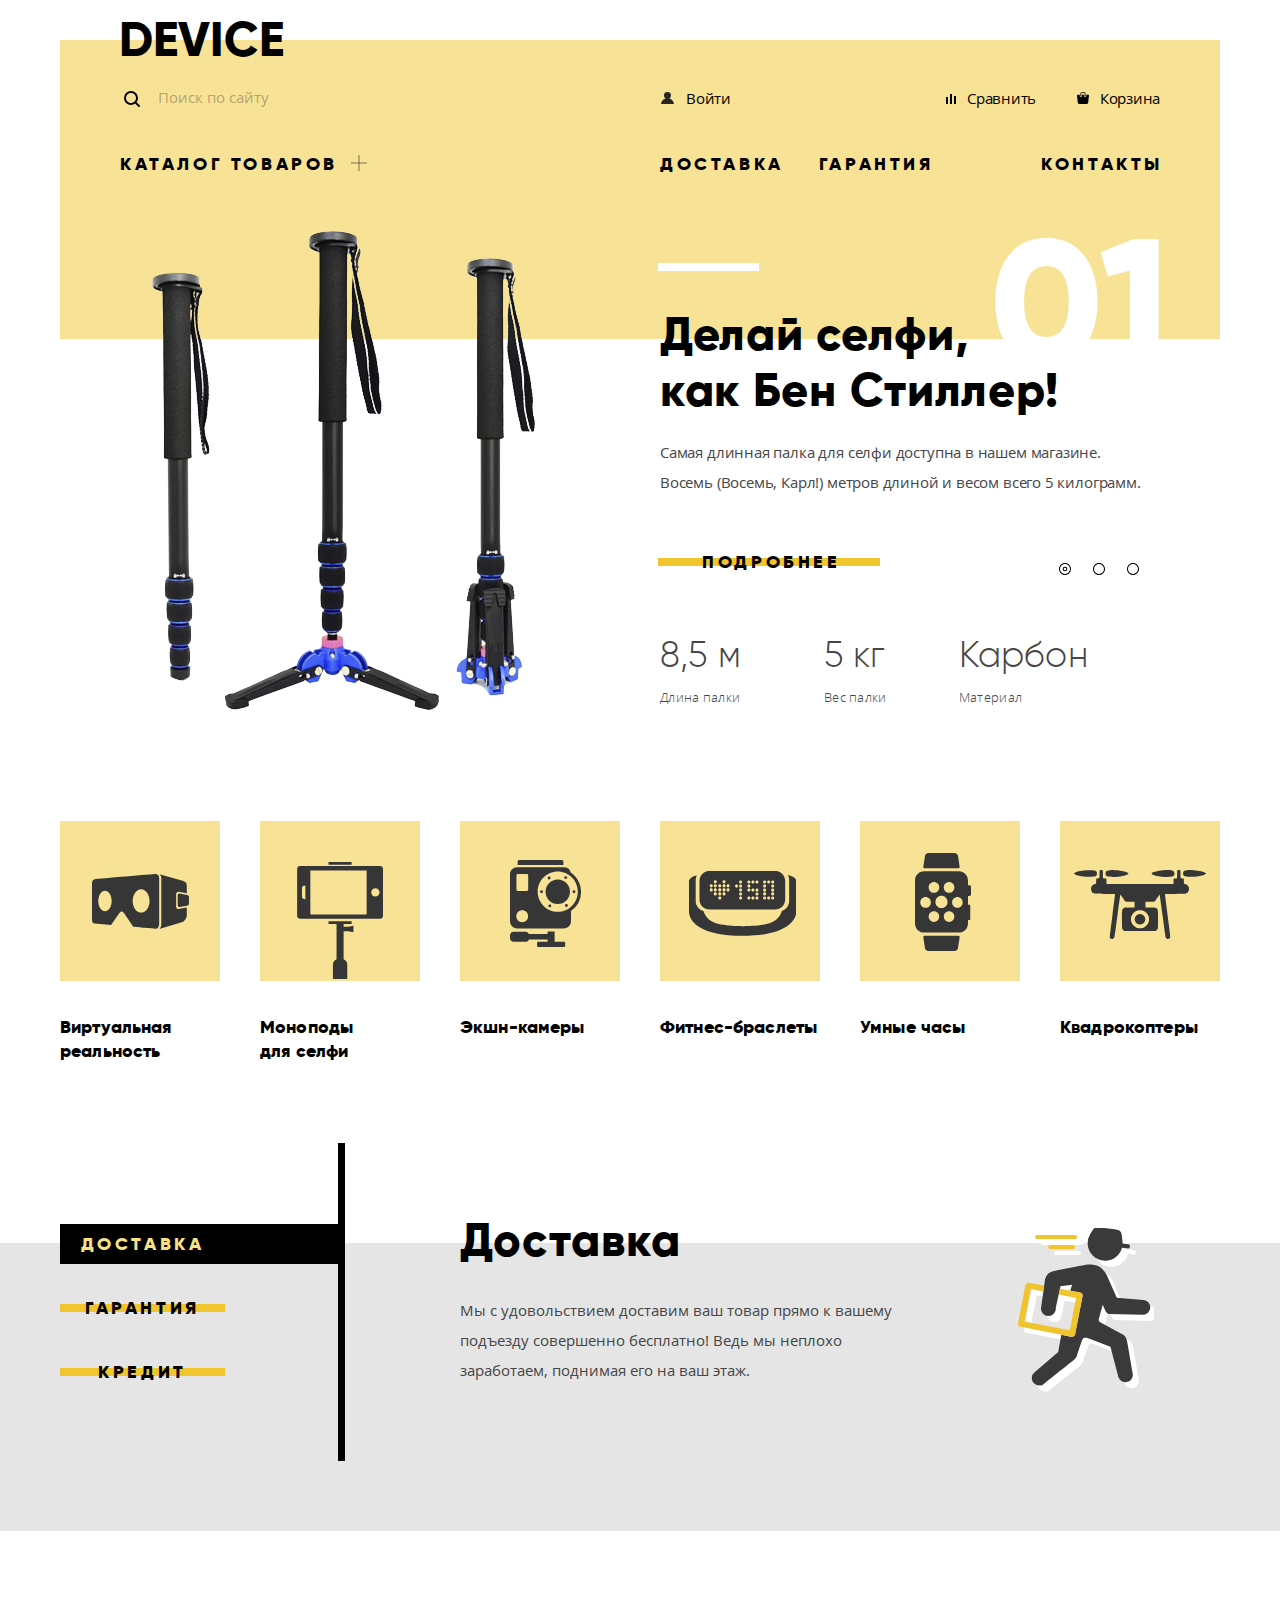
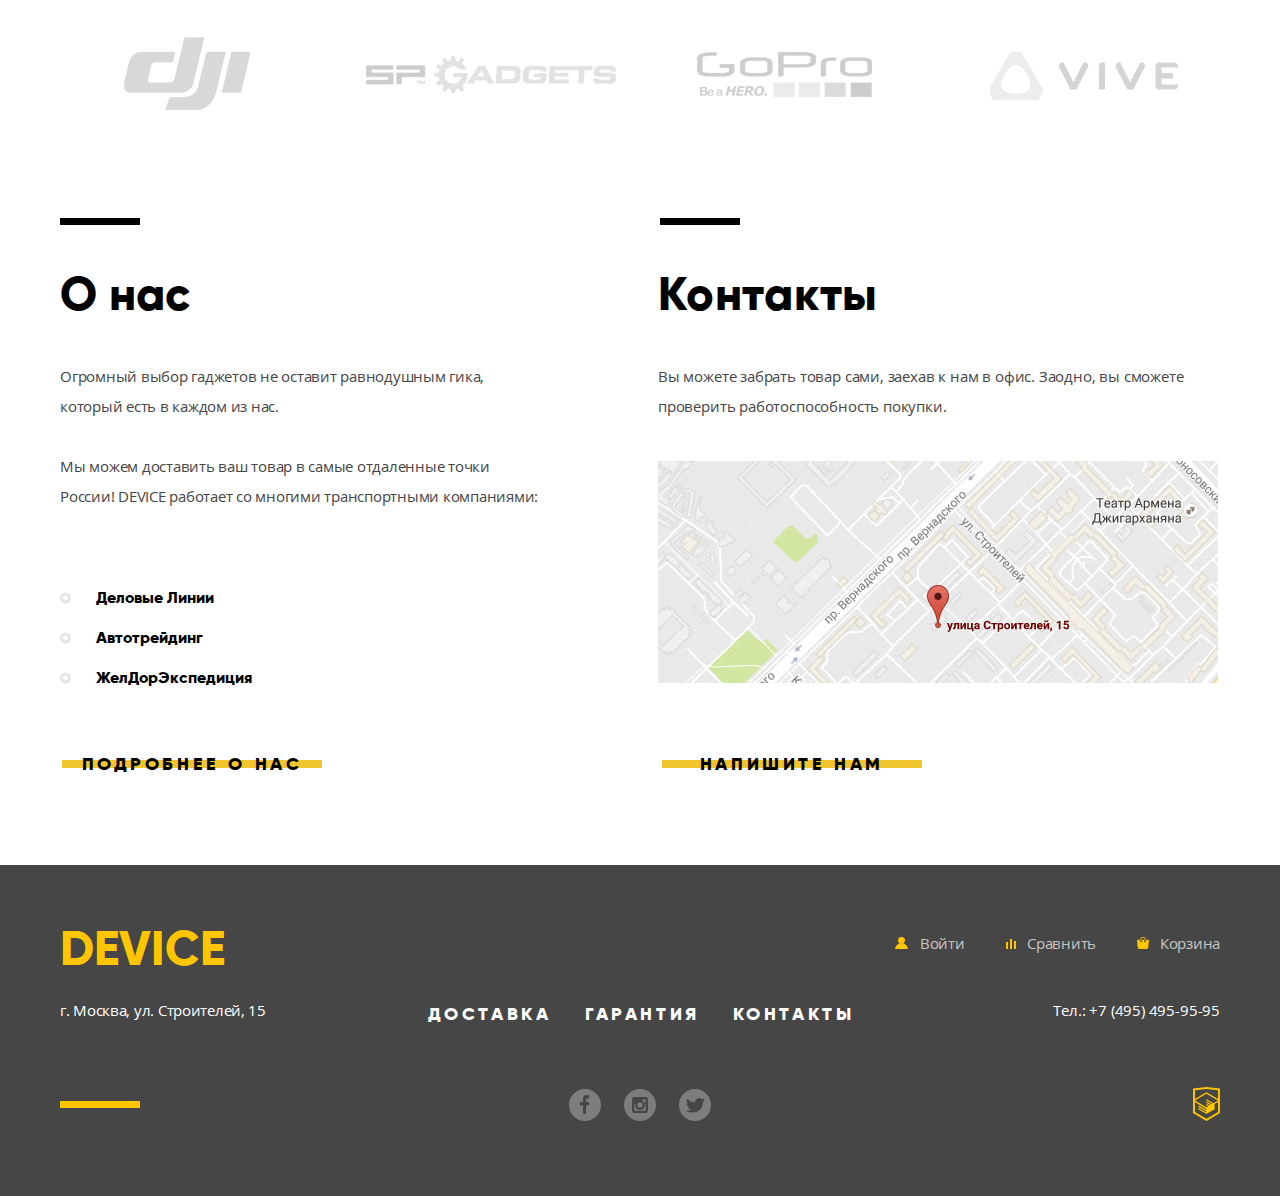
==== commit df38d3cc: "прогрессивно улучшает карту, минифицирует стили и скрипты" ====
--- a/index.html
+++ b/index.html
@@ -5,7 +5,7 @@
   <meta charset="utf-8">
   <title>Девайс</title>
   <link href="css/normalize.css" rel="stylesheet">
-  <link href="css/style.css" rel="stylesheet">
+  <link href="css/style.min.css" rel="stylesheet">
 </head>
 
 <body>
@@ -187,13 +187,13 @@
         </ul>
         <ul class="slider-navigation">
           <li class="slider-navigation-item" role="presentation">
-            <label class="slider-btn" for="bestseller-1"><span class="visually-hidden">Текущий товар</span></label>
+            <label class="slider-btn" for="bestseller-1" tabindex="0"><span class="visually-hidden">Текущий товар</span></label>
           </li>
           <li class="slider-navigation-item" role="presentation">
-            <label class="slider-btn" for="bestseller-2"><span class="visually-hidden">Следущий товар</span></label>
+            <label class="slider-btn" for="bestseller-2" tabindex="0"><span class="visually-hidden">Следущий товар</span></label>
           </li>
           <li class="slider-navigation-item" role="presentation">
-            <label class="slider-btn" for="bestseller-3"><span class="visually-hidden">Последний товар</span></label>
+            <label class="slider-btn" for="bestseller-3" tabindex="0"><span class="visually-hidden">Последний товар</span></label>
           </li>
         </ul>
       </section>
@@ -271,7 +271,7 @@
             </li>
           </ul>
 
-          <section id="delivery" class="tab-panel delivery" role="tabpanel" aria-labelledby="delivery-tab">
+          <section id="delivery" class="tab-panel tab-panel-open delivery" role="tabpanel" aria-labelledby="delivery-tab">
             <h3 class="service-title">Доставка</h3>
             <p class="service-description">
               Мы с удовольствием доставим ваш товар прямо к вашему подъезду совершенно бесплатно! Ведь мы неплохо
@@ -279,8 +279,7 @@
             </p>
           </section>
 
-          <section id="warranty" class="tab-panel tab-panel-hidden warranty" role="tabpanel" aria-labelledby="warranty-tab"
-            aria-hidden="true">
+          <section id="warranty" class="tab-panel warranty" role="tabpanel" aria-labelledby="warranty-tab" aria-hidden="true">
             <h3 class="service-title">Гарантия</h3>
             <p class="service-description">
               Если из-за возгорания купленного у нас товара у вас сгорит дом — не переживайте, мы выдадим вам новый.
@@ -288,8 +287,7 @@
             </p>
           </section>
 
-          <section id="loan" class="tab-panel tab-panel-hidden loan" role="tabpanel" aria-labelledby="loan-tab"
-            aria-hidden="true">
+          <section id="loan" class="tab-panel loan" role="tabpanel" aria-labelledby="loan-tab" aria-hidden="true">
             <h3 class="service-title">Кредит</h3>
             <p class="service-description">
               Залезть в долговую яму стало проще! Кредитные консультанты подберут для вас наиболее выгодные
@@ -348,7 +346,9 @@
           <p class="contacts-text">Вы можете забрать товар сами, заехав к нам в офис. Заодно, вы сможете проверить
             работоспособность покупки.</p>
           <div class="map-wrapper">
-            <a href="#"><img src="img/map.jpg" width="560" height="222" alt="Офис компании по адресу Москва, ул. Строителей, 15"></a>
+            <a class="map" href="https://www.google.com/maps/place/Ulitsa+Stroiteley,+15,+Moskva,+Russia,+119311/@55.687031,37.5274293,17z/data=!3m1!4b1!4m5!3m4!1s0x46b54cf65f5c8955:0x694710ccd55501e!8m2!3d55.687031!4d37.529618">
+              <img class="map-thmb" src="img/map.jpg" width="560" height="222" alt="Офис компании по адресу Москва, ул. Строителей, 15">
+            </a>
           </div>
           <a class="btn contacts-btn" href="contact-us.html">Напишите нам</a>
         </section>
@@ -484,13 +484,19 @@
   <section class="modal modal-map" role="dialog" aria-modal="true">
     <h2 class="visually-hidden">Как до нас добраться</h2>
 
-    <iframe src="https://www.google.com/maps/embed?pb=!1m18!1m12!1m3!1d2249.1125488779953!2d37.527429316060946!3d55.68703098053586!2m3!1f0!2f0!3f0!3m2!1i1024!2i768!4f13.1!3m3!1m2!1s0x46b54cf65f5c8955%3A0x694710ccd55501e!2sUlitsa+Stroiteley%2C+15%2C+Moskva%2C+Russia%2C+119311!5e0!3m2!1sen!2s!4v1545998440148" width="960" height="590" allowfullscreen name="г. Москва, ул. Строителей, 15"></iframe>
+    <iframe src="https://www.google.com/maps/embed?pb=!1m18!1m12!1m3!1d2249.1125488779953!2d37.527429316060946!3d55.68703098053586!2m3!1f0!2f0!3f0!3m2!1i1024!2i768!4f13.1!3m3!1m2!1s0x46b54cf65f5c8955%3A0x694710ccd55501e!2sUlitsa+Stroiteley%2C+15%2C+Moskva%2C+Russia%2C+119311!5e0!3m2!1sen!2s!4v1545998440148"
+      width="960" height="590" allowfullscreen name="г. Москва, ул. Строителей, 15"></iframe>
+
+    <a class="modal-map-url" href="https://www.google.com/maps/place/Ulitsa+Stroiteley,+15,+Moskva,+Russia,+119311/@55.687031,37.5274293,17z/data=!3m1!4b1!4m5!3m4!1s0x46b54cf65f5c8955:0x694710ccd55501e!8m2!3d55.687031!4d37.529618">
+      <img src="img/map-big.jpg" width="960" height="559" alt="Офис компании по адресу Москва, ул. Строителей, 15">
+    </a>
 
     <button class="modal-close" type="button">
       <span class="visually-hidden">Закрыть</span>
     </button>
   </section>
 
+  <script src="js/script.min.js"></script>
 </body>
 
 </html>
--- a/css/style.min.css
+++ b/css/style.min.css
@@ -0,0 +1 @@
+.about-us,.featured-category-url,.form-col,.product-controls,.product-item{-webkit-box-orient:vertical}@font-face{font-family:Gilroy;font-style:normal;font-weight:400;src:local("Gilroy"),url(../fonts/gilroylight.woff2) format("woff2"),url(../fonts/gilroylight.woff) format("woff")}@font-face{font-family:Gilroy;font-style:normal;font-weight:700;src:local("Gilroy"),url(../fonts/gilroyextrabold.woff2) format("woff2"),url(../fonts/gilroyextrabold.woff) format("woff")}@font-face{font-family:"Open Sans";font-style:normal;font-weight:400;src:local("Open Sans"),url(../fonts/opensans.woff2) format("woff2"),url(../fonts/opensans.woff) format("woff")}@font-face{font-family:"Open Sans";font-style:normal;font-weight:300;src:local("Open Sans"),url(../fonts/opensanslight.woff2) format("woff2"),url(../fonts/opensanslight.woff) format("woff")}@-webkit-keyframes bounce{from{-webkit-transform:translate(-50%,150%);transform:translate(-50%,150%)}70%{-webkit-transform:translate(-50%,-65%);transform:translate(-50%,-65%)}90%{-webkit-transform:translate(-50%,-45%);transform:translate(-50%,-45%)}to{-webkit-transform:translate(-50%,-50%);transform:translate(-50%,-50%)}}@keyframes bounce{from{-webkit-transform:translate(-50%,150%);transform:translate(-50%,150%)}70%{-webkit-transform:translate(-50%,-65%);transform:translate(-50%,-65%)}90%{-webkit-transform:translate(-50%,-45%);transform:translate(-50%,-45%)}to{-webkit-transform:translate(-50%,-50%);transform:translate(-50%,-50%)}}@-webkit-keyframes shake{0%,100%{-webkit-transform:translate(-50%,-50%);transform:translate(-50%,-50%)}10%,30%,50%,70%,90%{-webkit-transform:translate(-49.5%,-50%);transform:translate(-49.5%,-50%)}20%,40%,60%,80%{-webkit-transform:translate(-50.5%,-50%);transform:translate(-50.5%,-50%)}}@keyframes shake{0%,100%,20%,40%,60%,80%{-webkit-transform:translate(-50%,-50%);transform:translate(-50%,-50%)}10%,30%,50%,70%,90%{-webkit-transform:translate(-49.5%,-50%);transform:translate(-49.5%,-50%)}}body{margin:0;padding:0;font-family:"Open Sans",Arial,"Helvetica Neue",Helvetica,sans-serif;font-size:15px;line-height:30px;letter-spacing:.15px;background-color:#fff;color:#464646}.btn,.main-logo-url,.site-navigation-item{font-family:Gilroy,Arial,"Helvetica Neue",Helvetica,sans-serif;font-weight:700;text-transform:uppercase}a{color:#000;text-decoration:none}a[href]:focus,a[href]:hover{color:rgba(0,0,0,.6)}.btn:active,.logout-url,.search-input,a[href]:active{color:rgba(0,0,0,.3)}:focus{outline:#000 dotted 2px;outline-offset:2px}.visually-hidden:not(:focus):not(:active),input[type=checkbox].visually-hidden,input[type=radio].visually-hidden{position:absolute;width:1px;height:1px;margin:-1px;border:0;padding:0;white-space:nowrap;-webkit-clip-path:inset(100%);clip-path:inset(100%);clip:rect(0 0 0 0);overflow:hidden}img{max-width:100%;height:auto}.brands-list,.breadcrumbs,.delivery-partners,.featured-categories-list,.filter-list,.footer-navigation,.footer-social ul,.order-params,.pagination-list,.products-list,.shopping-navigation,.site-navigation,.skip-links,.slider,.slider-navigation,.sorting-params,.sub-navigation,.tabs-list,.user-navigation{margin:0;padding:0;list-style:none}.btn{position:relative;z-index:1;display:-webkit-box;display:-ms-flexbox;display:flex;-webkit-box-pack:center;-ms-flex-pack:center;justify-content:center;-webkit-box-align:center;-ms-flex-align:center;align-items:center;min-height:40px;font-size:18px;line-height:24px;letter-spacing:3.6px;background:0 0;border:none;cursor:pointer}.btn::before{position:absolute;left:0;right:0;z-index:-1;content:"";display:block;height:8px;background-color:#f0c52e}.btn:focus::before,.btn:hover::before{height:40px;-webkit-transition:height .3s ease-in-out;transition:height .3s ease-in-out}.regular-text{margin:0 0 30px;letter-spacing:-.25px}.container{width:1160px;margin:0 auto;padding:0 20px}.catalog-columns,.columns{display:-webkit-box;display:-ms-flexbox;display:flex;-webkit-box-pack:justify;-ms-flex-pack:justify;justify-content:space-between}.columns{padding-bottom:81px}.main-header-wrapper{position:relative;margin-top:40px;padding-top:4px;background-color:#f7e296}.skip-links{position:absolute;top:-20px;left:280px;width:500px}.skip-link{position:absolute;z-index:1}.skip-link-url{position:absolute;left:-9999px}.skip-link-url:active,.skip-link-url:focus{display:block;position:static;left:0;padding:5px 15px}.main-header .main-logo,.main-logo,.main-logo-url{display:inline-block;vertical-align:top}.main-navigation,a[aria-haspopup=true]{position:relative}.main-logo-url{font-size:48px;line-height:1}.main-header .main-logo{margin-top:-28px;margin-left:59px}.site-navigation,.sub-navigation{display:-webkit-box;display:-ms-flexbox}.main-navigation{padding:0 60px 51px}.site-navigation{display:flex;-ms-flex-wrap:wrap;flex-wrap:wrap;-webkit-box-pack:justify;-ms-flex-pack:justify;justify-content:space-between}.site-navigation-item{font-size:18px;line-height:24px;letter-spacing:3.6px}.site-navigation-item:first-child{width:540px}.site-navigation-item:nth-child(2){margin-right:35px}.site-navigation-item:last-child{margin-left:auto;margin-right:-3px}.site-navigation-item a{display:inline-block;vertical-align:top;line-height:24px}a[aria-haspopup=true]::after,a[aria-haspopup=true]::before{position:absolute;content:"";background-color:rgba(39,37,37,.3)}a[aria-haspopup=true]::before{top:10px;right:-29px;width:16px;height:2px}a[aria-haspopup=true]::after{top:3px;right:-22px;width:2px;height:16px}.site-navigation-item:first-child:focus-within .sub-navigation-wrapper,.site-navigation-item:first-child:hover .sub-navigation-wrapper,a[aria-haspopup=true]:focus+.sub-navigation-wrapper,a[aria-haspopup=true]:hover+.sub-navigation-wrapper{visibility:visible}.site-navigation-item:first-child:focus-within a[aria-haspopup=true]::after,.site-navigation-item:first-child:hover a[aria-haspopup=true]::after,a[aria-haspopup=true]:focus::after,a[aria-haspopup=true]:hover::after{content:none}.sub-navigation-wrapper{position:absolute;left:0;right:0;z-index:2;visibility:hidden;padding:20px 60px 35px;background-color:#f7e296}.sub-navigation{display:flex;-ms-flex-wrap:wrap;flex-wrap:wrap;width:640px}.search,.secondary-navigation{display:-webkit-box;display:-ms-flexbox}.sub-navigation-item{width:199px;font-family:"Open Sans",Arial,"Helvetica Neue",Helvetica,sans-serif;font-size:15px;font-weight:initial;line-height:36px;letter-spacing:-.2px;text-transform:initial}.sub-navigation-item:nth-child(3n+1){margin-right:40px}.main-footer .main-logo,.user-navigation li{margin-right:20px}.sub-navigation-item:last-child{width:100%}.secondary-navigation{display:flex;-webkit-box-align:center;-ms-flex-align:center;align-items:center;margin-bottom:30px;padding-left:60px;padding-right:60px}.search{position:relative;display:flex;width:440px}.search-label{position:absolute;top:17px;left:4px;z-index:1;width:16px;height:16px;background:url(../img/search.svg) no-repeat}.search-btn,.search-input{height:48px;background:0 0;outline:0}.search-input{width:350px;padding:0 5px 0 38px;font:inherit;line-height:48px;letter-spacing:normal;border:none;border-bottom:2px solid transparent}.search input[type=search]:focus,.search:focus-within .search-input{border-bottom-color:#000;color:#000}.search-input::-ms-input-placeholder{font:inherit;color:rgba(0,0,0,.3)}.search-input::-webkit-input-placeholder{font:inherit;color:rgba(0,0,0,.3)}.search-input:-ms-input-placeholder{font:inherit;color:rgba(0,0,0,.3)}.search-input::placeholder{font:inherit;color:rgba(0,0,0,.3)}.search-input:hover::-ms-input-placeholder{color:rgba(0,0,0,.6)}.search-input:hover::-webkit-input-placeholder{color:rgba(0,0,0,.6)}.search-input:hover:-ms-input-placeholder{color:rgba(0,0,0,.6)}.search-input:hover::placeholder{color:rgba(0,0,0,.6)}.search-btn{width:85px;padding:0;font:inherit;opacity:0;border:2px solid #000}.bestsellers .slide-title,.featured-product-param-value,.slide-description::after{font-family:Gilroy,Arial,"Helvetica Neue",Helvetica,sans-serif}.product-item:focus-within .product-controls,.product-item:hover .product-controls,.search input[type=search]:focus+.search-btn,.search-btn:active,.search-btn:focus,.search-input:focus+.search-btn,.search:focus-within .search-btn{opacity:1}.search-btn:focus,.search-btn:hover{background-color:#000;color:#fff}.search-btn:active{background-color:#000;color:rgba(255,255,255,.3)}.search input[type=search]:focus{border-bottom:2px solid #000}.user-navigation{display:-webkit-box;display:-ms-flexbox;display:flex;width:275px;margin-left:auto;letter-spacing:-.15px}.user-navigation li:last-child{margin-right:0}.navigation-icon{display:inline-block;vertical-align:baseline;margin-right:8px;line-height:normal}a:focus .navigation-icon,a:hover .navigation-icon{fill-opacity:.6}a:active .navigation-icon{fill-opacity:.3}.shopping-navigation{display:-webkit-box;display:-ms-flexbox;display:flex;-webkit-box-pack:justify;-ms-flex-pack:justify;justify-content:space-between;text-align:right;letter-spacing:-.28px}.shopping-navigation li:first-child{width:100px}.shopping-navigation li:last-child{width:124px}.cart-url .navigation-icon{margin-right:7px}.bestsellers{position:relative;margin-bottom:106px}.bestsellers::before{position:absolute;top:0;left:0;right:0;content:"";height:112px;background-color:#f7e296}.bestsellers .slider{position:relative}.slide{display:none;-webkit-box-pack:justify;-ms-flex-pack:justify;justify-content:space-between}.slide-image{width:565px}.slide-image-thmb{display:block;margin-left:auto;margin-right:auto}.slide:nth-child(3) .slide-image{margin-top:60px}.bestsellers .slide-description{position:relative;z-index:1;display:-webkit-box;display:-ms-flexbox;display:flex;-webkit-box-orient:vertical;-webkit-box-direction:normal;-ms-flex-direction:column;flex-direction:column;-ms-flex-wrap:wrap;flex-wrap:wrap;width:510px;margin-left:33px;margin-right:auto;padding-top:79px}.bestsellers .slide-description::before{position:absolute;content:"";top:36px;left:0;width:101px;height:8px;background-color:#fff}.slide-description::after{position:absolute;top:8px;right:-3px;font-size:179px;line-height:135px;font-weight:700;color:#fff}.slide:first-child .slide-description::after{content:"01"}.slide:nth-child(2) .slide-description::after{content:"02"}.slide:nth-child(3) .slide-description::after{content:"03"}.bestsellers .slide-title{position:relative;z-index:1;padding-left:2px;font-size:47px;line-height:56px;font-weight:700;letter-spacing:.7px;color:#000}.slide-text{max-width:490px;margin:19px 0 0 2px;letter-spacing:-.18px}.slide-btn{width:217px;margin-top:45px;margin-bottom:45px;padding-left:5px}.featured-product-params thead{display:table-footer-group}.featured-product-param,.featured-product-param-value{padding:0 20px 6px 0}.featured-product-param-value:last-child,.featured-product-param:last-child{padding-right:0}.featured-product-param{text-align:left;font-size:13px;line-height:20px;font-weight:300;letter-spacing:.3px}.featured-product-param-value{font-size:36px;line-height:48px;font-weight:400}.slider-navigation{position:absolute;bottom:138px;right:82px;z-index:2;display:-webkit-box;display:-ms-flexbox;display:flex;width:90px}.slider-navigation-item{line-height:1}.featured-category-title,.tab-title{font-family:Gilroy,Arial,"Helvetica Neue",Helvetica,sans-serif;font-size:18px;line-height:24px;font-weight:700}.slider-btn{padding:17px;border:none;background:url(../img/slider-button-empty.svg) center no-repeat;background-size:12px;cursor:pointer}.slider-btn:focus{outline:#000 auto 3px}#bestseller-1:checked~.slider #slide-1,#bestseller-2:checked~.slider #slide-2,#bestseller-3:checked~.slider #slide-3{display:-webkit-box;display:-ms-flexbox;display:flex}#bestseller-1:checked~.slider-navigation label[for=bestseller-1],#bestseller-2:checked~.slider-navigation label[for=bestseller-2],#bestseller-3:checked~.slider-navigation label[for=bestseller-3]{background-image:url(../img/slider-button.svg)}.featured-categories{margin-bottom:140px}.featured-categories-list{display:-webkit-box;display:-ms-flexbox;display:flex;-ms-flex-wrap:wrap;flex-wrap:wrap}.featured-category{width:160px;margin-right:40px;margin-bottom:40px}.featured-category:nth-child(6n){margin-right:0}.featured-category-url{display:-webkit-box;display:-ms-flexbox;display:flex;-webkit-box-direction:normal;-ms-flex-direction:column;flex-direction:column}.featured-category-title{-webkit-box-ordinal-group:3;-ms-flex-order:2;order:2;margin:34px 0 0;color:#000}.featured-category-content{display:-webkit-box;display:-ms-flexbox;display:flex;-webkit-box-pack:center;-ms-flex-pack:center;justify-content:center;-webkit-box-align:center;-ms-flex-align:center;align-items:center;width:160px;height:160px;background-color:#f7e296}.featured-category-url:focus .featured-category-content,.featured-category-url:hover .featured-category-content{background-color:#f0c52e}.featured-category-url:active{color:#000}.featured-category-url:active .featured-category-thmb{opacity:.3}.featured-category:nth-child(2) .featured-category-thmb{-ms-flex-item-align:end;align-self:flex-end;margin-bottom:2px}.featured-category:nth-child(3) .featured-category-thmb{position:relative;top:2px;left:5px}.featured-category:nth-child(4) .featured-category-thmb{position:relative;top:2px;left:2px}.featured-category:nth-child(5) .featured-category-thmb{position:relative;top:1px;left:3px}.featured-category:nth-child(6) .featured-category-thmb{position:relative;top:3px}.services{margin-bottom:93px;background-color:#e5e5e5}.services-wrapper{display:-webkit-box;display:-ms-flexbox;display:flex;-webkit-box-pack:justify;-ms-flex-pack:justify;justify-content:space-between;padding-bottom:70px}.tab-panel,.tab-panel-hidden{display:none}.tabs-list{position:relative;width:278px;margin-top:-19px;padding-bottom:45px}.tabs-list::after{position:absolute;top:-81px;bottom:0;right:-7px;content:"";width:7px;background-color:#000}.tab-title{margin-bottom:24px;letter-spacing:3.6px;text-transform:uppercase}.tab-title-btn{width:165px}.tab-title-current{background-color:#000;color:#f7e184}.tab-title-current .tab-title-btn,.tab-title-current .tab-title-btn:focus,.tab-title-current .tab-title-btn:hover{color:#f7e184}.about-title,.service-title{font-size:47px;line-height:48px;font-weight:700;color:#000;font-family:Gilroy,Arial,"Helvetica Neue",Helvetica,sans-serif}.tab-title-current .tab-title-btn::before{content:none}.tab-panel{position:relative;width:760px;background-color:#e5e5e5}.tab-panel-open{display:block}.tab-panel::after{position:absolute;content:""}.delivery::after{top:-15px;right:66px;width:136px;height:164px;background:url(../img/delivery.svg) no-repeat}.warranty::after{top:-38px;right:46px;width:171px;height:195px;background:url(../img/warranty.svg) no-repeat}.loan::after{top:-38px;right:69px;width:156px;height:188px;background:url(../img/credit.svg) no-repeat}.service-title{margin:-27px 0 31px;letter-spacing:1.2px}.service-description{max-width:460px;margin:0;letter-spacing:normal}.featured-brands{margin-bottom:94px}.brands-list{display:-webkit-box;display:-ms-flexbox;display:flex;-ms-flex-wrap:wrap;flex-wrap:wrap}.brand img{display:none}.brand-item{width:260px;padding:11px 0}.about-us,.contacts{padding-top:52px;letter-spacing:normal}.brand-item:not(:nth-child(4n)){margin-right:40px}.brand{display:block;margin:0 auto;height:78px;background:url(../img/partners-logos.png) no-repeat}.about-us::before,.contacts::before{background-color:#000;content:""}.brand-dji{width:140px}.brand-dji:focus,.brand-dji:hover{background-position:0 -78px}.brand-spg{width:260px;background-position:-140px 0}.brand-spg:focus,.brand-spg:hover{background-position:-140px -78px}.brand-gopro{width:190px;background-position:-405px 0}.brand-gopro:focus,.brand-gopro:hover{background-position:-405px -78px}.brand-vive{width:200px;background-position:-610px 0}.brand-vive:focus,.brand-vive:hover{background-position:-610px -78px}.about-us{position:relative;display:-webkit-box;display:-ms-flexbox;display:flex;-webkit-box-direction:normal;-ms-flex-direction:column;flex-direction:column;-ms-flex-wrap:wrap;flex-wrap:wrap;width:480px}.about-us::before{position:absolute;top:0;left:0;width:80px;height:7px}.about-title{margin:0 0 43px}.delivery-partners{margin-top:37px}.delivery-partners li{position:relative;padding-left:36px;font-family:Gilroy,Arial,"Helvetica Neue",Helvetica,sans-serif;font-size:16px;line-height:40px;font-weight:700;color:#000}.contacts-title,.page-title{font-family:Gilroy,Arial,"Helvetica Neue",Helvetica,sans-serif;font-size:47px;line-height:48px;font-weight:700;color:#000}.delivery-partners li::before{position:absolute;content:"";top:50%;left:0;-webkit-transform:translate(0,-50%);transform:translate(0,-50%);width:5px;height:5px;border:3px solid #e5e5e5;border-radius:50%}.about-btn{width:260px;margin-top:auto;margin-left:2px}.contacts{position:relative;width:562px}.contacts::before{position:absolute;top:0;left:2px;width:80px;height:7px}.contacts-title{margin:0 0 43px;letter-spacing:.75px}.contacts-text{margin:0 0 40px;letter-spacing:-.18px}.map-wrapper{margin-bottom:61px}.map{display:block}.map-thmb{vertical-align:top}.contacts-btn{width:260px;margin-left:4px}.page-navitation{padding:37px 60px 43px}.page-title{margin:0 0 20px;padding:0;letter-spacing:.6px}.breadcrumbs{display:-webkit-box;display:-ms-flexbox;display:flex}.breadcrumb-item{position:relative;margin-right:35px}.breadcrumb-item:last-child{margin-right:0}.breadcrumb-item a{letter-spacing:-.5px}.filters-title,.sorting-title{letter-spacing:3.6px;text-transform:uppercase}.breadcrumb-item a,.breadcrumb-item-current{color:rgba(0,0,0,.3)}.breadcrumb-item a:focus,.breadcrumb-item a:hover{color:rgba(0,0,0,.6)}.breadcrumb-item a:active{color:rgba(0,0,0,.1)}.filter-legend,.filters-title{line-height:24px;color:#000;font-family:Gilroy,Arial,"Helvetica Neue",Helvetica,sans-serif;font-weight:700}.breadcrumb-item:not(.breadcrumb-item-current)::after{position:absolute;top:12px;right:-20px;content:"";width:5px;height:8px;background:url(../img/nav-arrow.svg) no-repeat}.filter,.filters{position:relative}.catalog-wrapper{background-image:-webkit-gradient(linear,left top,right top,color-stop(0,#efefef),color-stop(50%,#efefef),color-stop(50%,transparent),to(transparent));background-image:linear-gradient(to right,#efefef 0,#efefef 50%,transparent 50%,transparent 100%)}.catalog-columns{background-color:#fff}.filters{width:328px;background-color:#efefef}.filters-title{margin-top:-70px;margin-bottom:84px;padding:23px 0 23px 61px;font-size:16px;background-color:#dbdbdb}.filters-form{padding:0 68px 25px 58px}.filter{margin:0 0 49px;padding:36px 0 0;border:none}.filter-price{padding-top:55px;margin-bottom:45px}.filter-bs{margin-bottom:35px}.filter::before{position:absolute;top:-15px;left:0;content:"";display:block;width:100%;height:2px;background-color:#000}.filter-legend{position:absolute;top:-3px;left:1px;font-size:18px}.filter-title{font-size:14px;line-height:40px}.filter-btn{width:100%}.product-price{position:relative}.product-price-scale{height:2px;background-color:#dbdbdb}.scale-bar{width:55%;height:2px;background-color:#91c92f}.price-control{position:absolute;top:-10px;width:20px;height:20px;padding:0;background-color:#fff;border:none;border-radius:50%;-webkit-box-shadow:0 2px 1px #dadada;box-shadow:0 2px 1px #dadada;cursor:pointer}.styled-checkbox+label,.styled-radio+label{display:inline-block;vertical-align:top;padding-left:40px}.price-control:active,.price-control:focus,.price-control:hover{-webkit-transform:scale(1.1);transform:scale(1.1)}.price-control:focus{outline:0}.price-control::before{position:absolute;top:8px;left:8px;content:"";width:4px;height:4px;background-color:#ababab;border-radius:50%}.price-control-min{left:-4px}.price-control-max{left:54%}.price-indicator{position:relative;padding-top:9px;font-size:0}.max-price,.max-price-label,.min-price,.min-price-label{font-size:14px;font-family:Gilroy,Arial,"Helvetica Neue",Helvetica,sans-serif;line-height:24px;color:rgba(0,0,0,.2)}.max-price-label,.min-price-label{display:inline-block;vertical-align:top;cursor:pointer}.min-price-label{min-width:92px}.max-price,.min-price{background:0 0;border:none;border-bottom:2px solid transparent;width:50px}.max-price:focus,.min-price:focus{color:#000;border-bottom-color:#000;outline:0}.styled-checkbox+label{position:relative;cursor:pointer}.styled-checkbox+label::before{position:absolute;top:9px;left:0;content:"";width:26px;height:23px;background:url(../img/checkbox-off.svg) no-repeat}.styled-checkbox:focus+label::before,.styled-checkbox:hover+label::before{opacity:.6}.styled-checkbox:active:not(:disabled)+label::before,.styled-checkbox:checked+label::before{background-image:url(../img/checkbox-on.svg)}.styled-checkbox:checked:active+label::before{background-image:url(../img/checkbox-off.svg)}.styled-checkbox:disabled+label{color:#a6a6a6;cursor:default}.styled-checkbox:disabled+label::before{opacity:.25}.styled-checkbox:disabled:checked:active+label::before{background-image:url(../img/checkbox-on.svg)}.styled-radio+label{position:relative;cursor:pointer}.styled-radio+label::before{position:absolute;top:8px;left:0;content:"";width:25px;height:25px;background:url(../img/radio-off.svg) no-repeat}.styled-radio:focus+label::before,.styled-radio:hover+label::before{opacity:.6}.styled-radio:active:not(:disabled)+label::before,.styled-radio:checked+label::before{background-image:url(../img/radio-on.svg)}.styled-radio:checked:active+label::before{background:url(../img/radio-off.svg) no-repeat}.styled-radio:disabled+label{color:#a6a6a6;cursor:default}.styled-radio:disabled+label::before{opacity:.25}.styled-radio:disabled:checked:active+label::before{background-image:url(../img/radio-on.svg)}.sort-wrapper{background-image:-webkit-gradient(linear,left top,right top,color-stop(0,#dcdcdc),color-stop(50%,#dcdcdc),color-stop(50%,#ebebeb),to(#ebebeb));background-image:linear-gradient(to right,#dcdcdc 0,#dcdcdc 50%,#ebebeb 50%,#ebebeb 100%)}.sorting-controls{display:-webkit-box;display:-ms-flexbox;display:flex;-webkit-box-pack:start;-ms-flex-pack:start;justify-content:flex-start;-webkit-box-align:center;-ms-flex-align:center;align-items:center;padding:23px 0 23px 401px;font-size:14px;line-height:18px;background-color:#ebebeb}.product-price,.product-title,.sorting-title{font-family:Gilroy,Arial,"Helvetica Neue",Helvetica,sans-serif;line-height:24px}.sorting-title{font-size:16px;font-weight:700;color:#000}.order-params,.sorting-params{display:-webkit-box;display:-ms-flexbox;display:flex}.order-param,.sorting-param{letter-spacing:normal}.sorting-params{margin-left:51px}.sorting-param{margin-top:-2px}.sorting-param:not(:last-child){margin-right:28px}.order-params{margin-left:auto}.order-param:not(:last-child){margin-right:19px}.sorting-param a[href]{color:rgba(0,0,0,.3)}.sorting-param a[href]:focus,.sorting-param a[href]:hover{color:rgba(0,0,0,.6)}.sorting-param a[href]:active{color:#000}.order-param-url[href]:focus .order-arrow,.order-param-url[href]:hover .order-arrow{fill-opacity:.4}.order-param-url[href]:active .order-arrow{fill-opacity:1}.catalog{width:830px;padding-top:69px;padding-bottom:77px;background-color:#fff}.products-list{display:-webkit-box;display:-ms-flexbox;display:flex;-ms-flex-wrap:wrap;flex-wrap:wrap;padding-left:70px}.product-item{position:relative;display:-webkit-box;display:-ms-flexbox;display:flex;-webkit-box-direction:normal;-ms-flex-direction:column;flex-direction:column;width:360px;margin-right:40px;margin-bottom:45px}.product-item:nth-child(2n){margin-right:0}.product-image{height:380px;margin:0 0 33px}.product-details{display:-webkit-box;display:-ms-flexbox;display:flex;-ms-flex-wrap:wrap;flex-wrap:wrap;-webkit-box-pack:justify;-ms-flex-pack:justify;justify-content:space-between;-webkit-box-align:start;-ms-flex-align:start;align-items:flex-start}.product-title{width:260px;margin:0;font-size:18px;font-weight:700;color:#000}.product-price{font-size:16px;font-weight:400}.product-controls{opacity:0;display:-webkit-box;display:-ms-flexbox;display:flex;-webkit-box-direction:normal;-ms-flex-direction:column;flex-direction:column;-webkit-box-align:center;-ms-flex-align:center;align-items:center;-webkit-box-pack:center;-ms-flex-pack:center;justify-content:center;position:absolute;top:0;left:0;right:0;z-index:1;min-height:380px;background:rgba(238,238,238,.7)}.compare{display:block;margin-top:10px;font:inherit;font-size:13px;line-height:36px;letter-spacing:.13px;background:0 0;color:rgba(0,0,0,.5);border:none;cursor:pointer}.pagination,.pagination-list{display:-webkit-box;display:-ms-flexbox}.pagination,.product-item-new::after{font-family:Gilroy,Arial,"Helvetica Neue",Helvetica,sans-serif}.compare:focus,.compare:hover{color:#000}.compare:active{color:rgba(0,0,0,.2)}.product-item-new{position:relative}.product-item-new::after{position:absolute;top:30px;right:26px;content:"NEW";width:60px;height:60px;-webkit-box-sizing:border-box;box-sizing:border-box;font-size:14px;line-height:56px;font-weight:700;letter-spacing:.7px;text-align:center;border-radius:50%;border:2px solid #d8d8d8;color:rgba(0,0,0,.2)}.pagination{display:flex;-ms-flex-wrap:wrap;flex-wrap:wrap;-webkit-box-pack:justify;-ms-flex-pack:justify;justify-content:space-between;-webkit-box-align:center;-ms-flex-align:center;align-items:center;margin-top:-10px;margin-left:70px;font-size:16px;line-height:24px;font-weight:700;letter-spacing:3.2px;text-transform:uppercase;background-color:#ebebeb;color:#a4a4a4}.feedback-form label,.footer-navigation{font-family:Gilroy,Arial,"Helvetica Neue",Helvetica,sans-serif;font-size:18px;line-height:24px;font-weight:700}.pagination-btn{padding:23px 30px}.pagination-btn[href]:focus,.pagination-btn[href]:hover{background-color:#d9d9d9}.pagination-btn[href]:active{background-color:#d9d9d9;color:rgba(0,0,0,.3)}.pagination-list{display:flex;margin-left:15px}.pagination-item{min-width:33px}.pagination-item a{padding:14px;color:rgba(0,0,0,.3)}.pagination-item a:focus,.pagination-item a:hover{color:rgba(0,0,0,.6)}.pagination-item a:active,.pagination-item-current a{color:#000}.main-footer{padding:60px 0;background-color:#464646;color:#fff}.footer-navigation-wrapper{display:-webkit-box;display:-ms-flexbox;display:flex;-webkit-box-align:center;-ms-flex-align:center;align-items:center;padding:21px 0}.footer-navigation-wrapper:first-child{padding:0}.footer-navigation-wrapper:last-child{position:relative;width:50%;margin-left:50%;padding-top:25px;padding-bottom:0}.footer-navigation-wrapper:last-child::before{position:absolute;content:"";top:61%;left:-100%;width:80px;height:7px;background-color:#ffc600}.main-footer a{color:#fff}.main-footer .main-logo-url{color:#ffc600}.main-footer .main-logo-url[href]:focus,.main-footer .main-logo-url[href]:hover{color:rgba(255,198,0,.6)}.main-footer .main-logo-url[href]:active{color:rgba(255,198,0,.3)}.main-footer a:focus{outline-color:#fff}.org-address{width:353px;font-style:normal;letter-spacing:-.28px}.org-phone{margin:0 0 0 auto;letter-spacing:-.18px}.org-phone a,.org-phone a:active,.org-phone a:focus,.org-phone a:hover{color:#fff}.main-footer .user-navigation{width:auto;margin-top:-12px;margin-right:31px}.main-footer .shopping-navigation{margin-top:-12px}.footer-navigation{display:-webkit-box;display:-ms-flexbox;display:flex;-webkit-box-pack:justify;-ms-flex-pack:justify;justify-content:space-between;padding-top:8px;letter-spacing:3.6px;text-transform:uppercase}.feedback-form,.footer-social ul{display:-webkit-box;display:-ms-flexbox}.footer-navigation-item{width:153px;text-align:center}.footer-navigation-item:last-child{width:149px}.footer-navigation a:focus,.footer-navigation a:hover{color:rgba(255,255,255,.6)}.footer-navigation a:active{color:rgba(255,255,255,.3)}.main-footer .cart-url,.main-footer .compare-url,.main-footer .login-url,.main-footer .user-profile-url{color:rgba(255,255,255,.7)}.main-footer .cart-url:focus,.main-footer .cart-url:hover,.main-footer .compare-url:focus,.main-footer .compare-url:hover,.main-footer .login-url:focus,.main-footer .login-url:hover,.main-footer .user-profile-url:focus,.main-footer .user-profile-url:hover{color:#fff}.main-footer .cart-url:active,.main-footer .compare-url:active,.main-footer .login-url:active,.main-footer .logout-url,.main-footer .logout-url:active,.main-footer .user-profile-url:active{color:rgba(255,255,255,.3)}.main-footer .logout-url:focus,.main-footer .logout-url:hover{color:rgba(255,255,255,.6)}.footer-copyright{margin-left:auto}.footer-social{-webkit-transform:translate(-50%);transform:translate(-50%)}.footer-social ul{display:flex;padding-top:2px}.footer-social li:not(:last-child){margin-right:23px}.social-btn{display:block;width:32px;height:32px}.social-btn:focus .social-btn-icon,.social-btn:hover .social-btn-icon{fill-opacity:.6}.social-btn:active .social-btn-icon{fill-opacity:.1}.social-btn:focus{outline:0;border-radius:50%;-webkit-box-shadow:0 0 0 2px #fff;box-shadow:0 0 0 2px #fff}.powered-by{display:block;width:27px;height:34px}.powered-by:focus .ha-icon,.powered-by:hover .ha-icon{fill-opacity:.6}.powered-by:active .ha-icon{fill-opacity:.3}.modal{display:none;position:fixed;top:50%;left:50%;z-index:2;-webkit-transform:translate(-50%,-50%);transform:translate(-50%,-50%);background-color:#fff;-webkit-box-shadow:0 10px 20px rgba(0,0,0,.2);box-shadow:0 10px 20px rgba(0,0,0,.2);-webkit-animation:zoomOut .6s;animation:zoomOut .6s}.modal-close{position:absolute;top:22px;right:22px;width:55px;height:55px;border:none;border-radius:50%;background-color:#f7e296;cursor:pointer}.modal-close::after,.modal-close::before{position:absolute;top:50%;left:50%;content:"";width:32px;height:3px;margin-left:-16px;background-color:#fff}.modal-close::before{-webkit-transform:rotate(45deg);transform:rotate(45deg)}.modal-close::after{-webkit-transform:rotate(-45deg);transform:rotate(-45deg)}.modal-close:focus{border:3px solid #f0c52e;outline:0}.modal-open{display:block;-webkit-animation:bounce .6s;animation:bounce .6s;-webkit-animation-timing-function:ease-in-out;animation-timing-function:ease-in-out}.modal-error{-webkit-animation:shake .6s;animation:shake .6s;-webkit-animation-timing-function:ease-out;animation-timing-function:ease-out}.modal-feedback-form{width:760px;padding:96px 100px 50px}.feedback-form{display:flex;-ms-flex-wrap:wrap;flex-wrap:wrap;-webkit-box-pack:justify;-ms-flex-pack:justify;justify-content:space-between}.form-col{display:-webkit-box;display:-ms-flexbox;display:flex;-webkit-box-direction:normal;-ms-flex-direction:column;flex-direction:column;margin-bottom:34px}.feedback-form-message{width:100%;margin-bottom:40px}.feedback-form label{margin-bottom:5px;color:#000}.feedback-form input{-webkit-box-sizing:border-box;box-sizing:border-box;width:360px}.feedback-form input,.feedback-form textarea{padding:16px 20px;font:inherit;font-size:14px;line-height:18px;letter-spacing:normal;border:3px solid #f2f2f2;background-color:#f2f2f2;color:rgba(70,70,70,.4)}.feedback-form input:hover,.feedback-form textarea:hover{background-color:#eaeaea;border-color:#eaeaea}.feedback-form input:focus,.feedback-form textarea:focus{border-color:#f7e296;background-color:#fff;color:#464646;outline:0}.feedback-form input:invalid,.feedback-form textarea:invalid{background-color:#f6dada;border-color:#f6dada}.submit-btn{min-width:200px;padding:0 20px}.modal-map{width:960px;height:590px}.modal-map-url{position:absolute;top:0;left:0;z-index:1}.modal-map iframe{position:relative;z-index:2;border:none}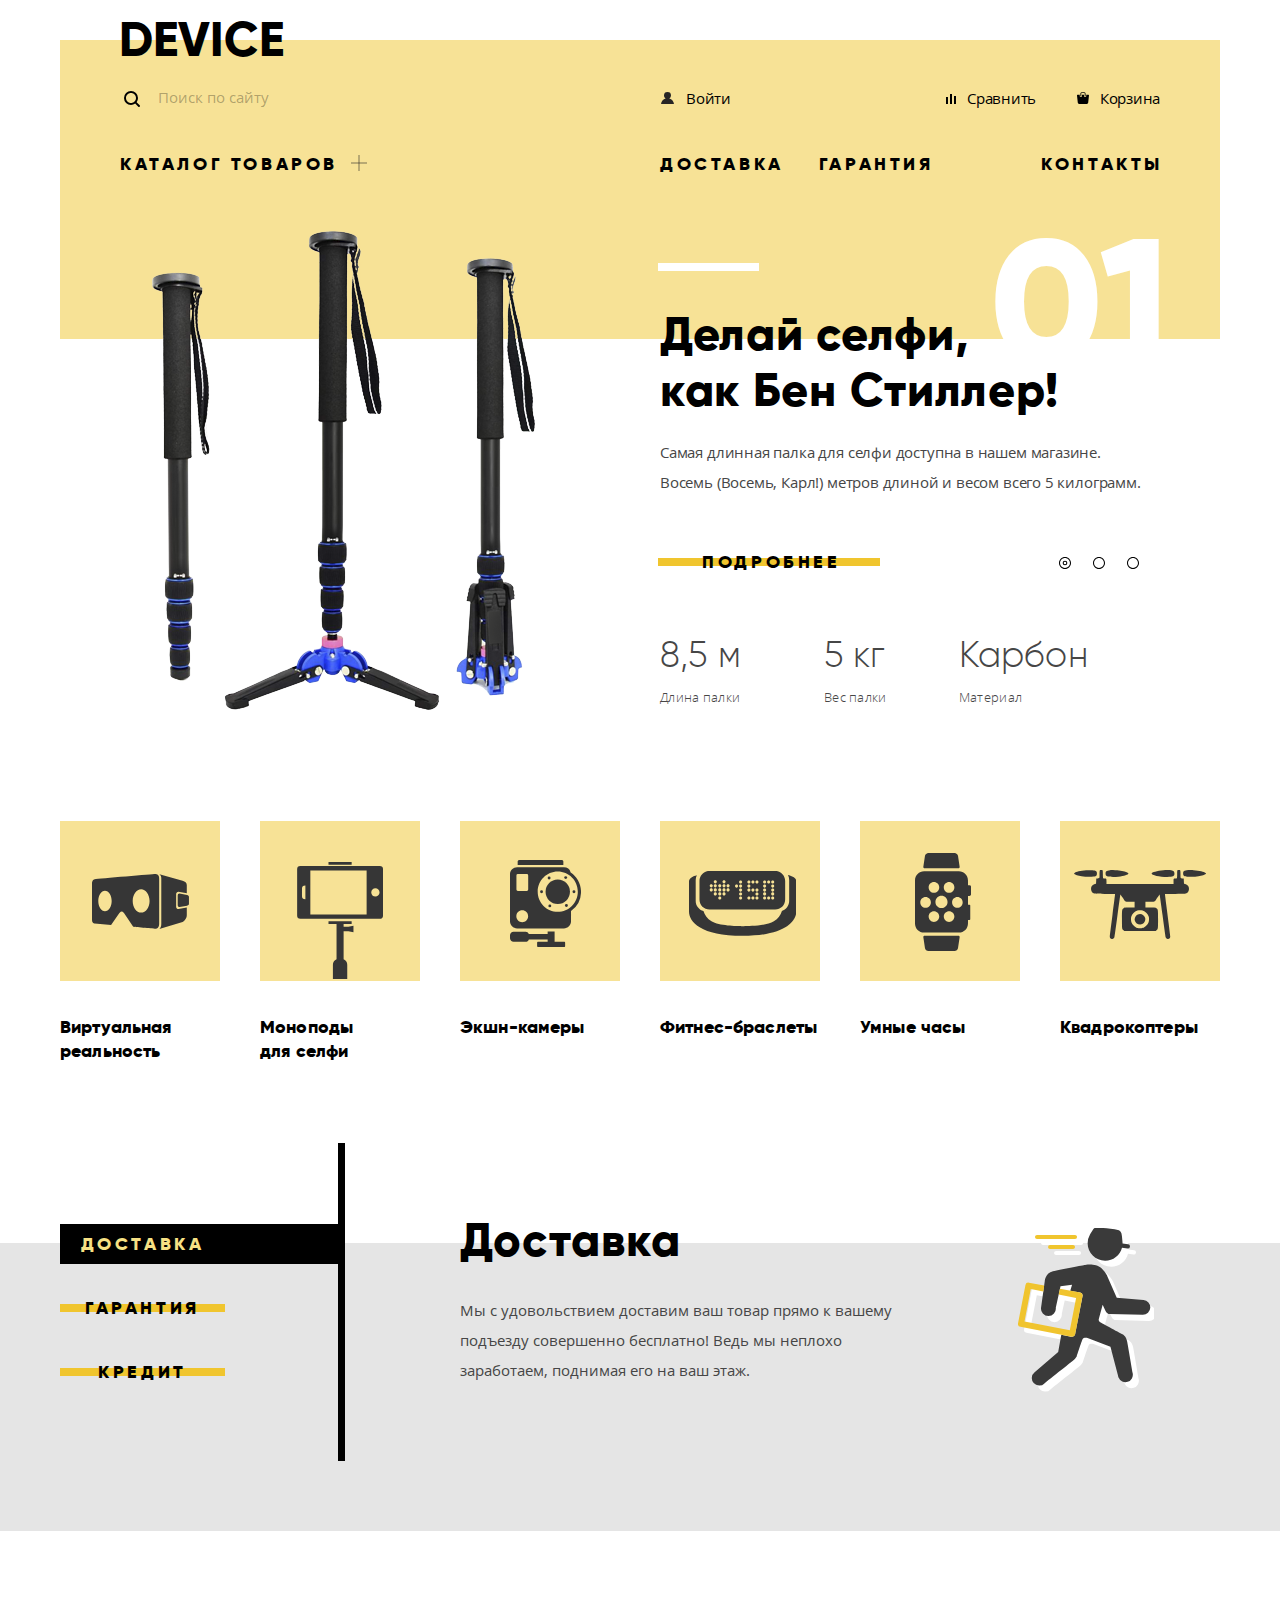
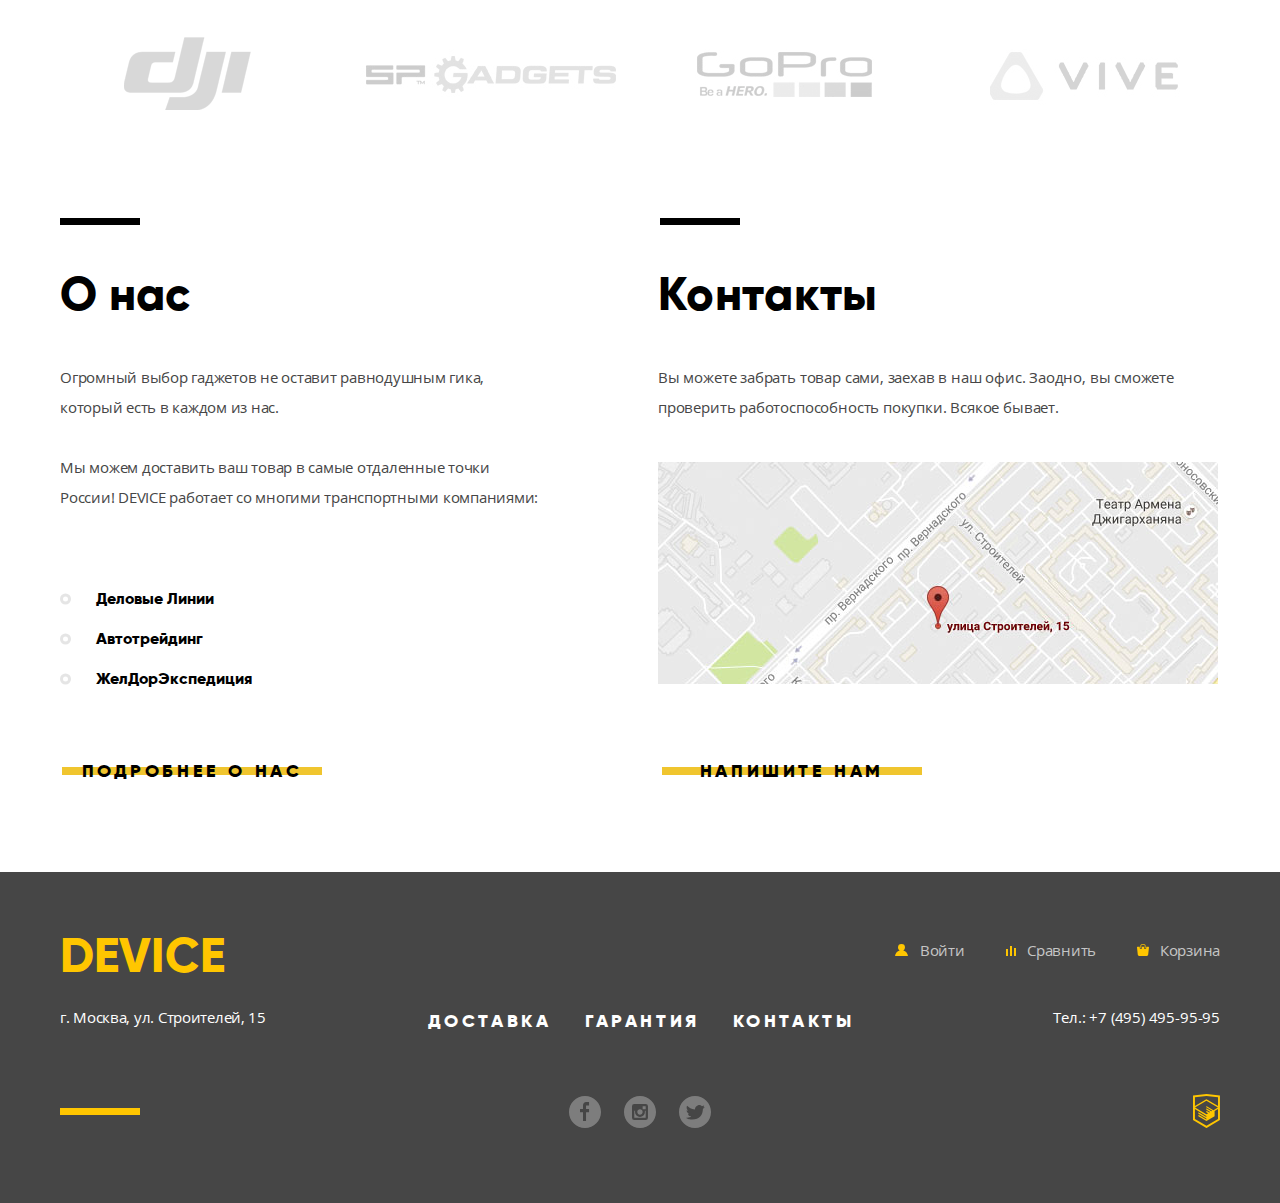
==== commit 2d4bd99b: "исправляет Б11 - соответствие макету" ====
--- a/index.html
+++ b/index.html
@@ -329,7 +329,7 @@
         <section class="about-us">
           <h2 class="about-title">О нас</h2>
           <p class="regular-text">Огромный выбор гаджетов не оставит равнодушным гика, который есть в каждом из нас.</p>
-          <p class="regular-text">Мы можем доставить ваш товар в самые отдаленные точки России! DEVICE работает со
+          <p class="regular-text">Мы можем доставить ваш товар в самые отдаленные точки России!&nbsp;DEVICE работает со
             многими транспортными компаниями:</p>
 
           <ul class="delivery-partners">
@@ -343,8 +343,8 @@
 
         <section class="contacts">
           <h2 class="contacts-title">Контакты</h2>
-          <p class="contacts-text">Вы можете забрать товар сами, заехав к нам в офис. Заодно, вы сможете проверить
-            работоспособность покупки.</p>
+          <p class="contacts-text">Вы можете забрать товар сами, заехав в наш офис. Заодно, вы сможете проверить
+            работоспособность покупки. Всякое бывает.</p>
           <div class="map-wrapper">
             <a class="map" href="https://www.google.com/maps/place/Ulitsa+Stroiteley,+15,+Moskva,+Russia,+119311/@55.687031,37.5274293,17z/data=!3m1!4b1!4m5!3m4!1s0x46b54cf65f5c8955:0x694710ccd55501e!8m2!3d55.687031!4d37.529618">
               <img class="map-thmb" src="img/map.jpg" width="560" height="222" alt="Офис компании по адресу Москва, ул. Строителей, 15">
--- a/css/style.min.css
+++ b/css/style.min.css
@@ -1 +1 @@
-.about-us,.featured-category-url,.form-col,.product-controls,.product-item{-webkit-box-orient:vertical}@font-face{font-family:Gilroy;font-style:normal;font-weight:400;src:local("Gilroy"),url(../fonts/gilroylight.woff2) format("woff2"),url(../fonts/gilroylight.woff) format("woff")}@font-face{font-family:Gilroy;font-style:normal;font-weight:700;src:local("Gilroy"),url(../fonts/gilroyextrabold.woff2) format("woff2"),url(../fonts/gilroyextrabold.woff) format("woff")}@font-face{font-family:"Open Sans";font-style:normal;font-weight:400;src:local("Open Sans"),url(../fonts/opensans.woff2) format("woff2"),url(../fonts/opensans.woff) format("woff")}@font-face{font-family:"Open Sans";font-style:normal;font-weight:300;src:local("Open Sans"),url(../fonts/opensanslight.woff2) format("woff2"),url(../fonts/opensanslight.woff) format("woff")}@-webkit-keyframes bounce{from{-webkit-transform:translate(-50%,150%);transform:translate(-50%,150%)}70%{-webkit-transform:translate(-50%,-65%);transform:translate(-50%,-65%)}90%{-webkit-transform:translate(-50%,-45%);transform:translate(-50%,-45%)}to{-webkit-transform:translate(-50%,-50%);transform:translate(-50%,-50%)}}@keyframes bounce{from{-webkit-transform:translate(-50%,150%);transform:translate(-50%,150%)}70%{-webkit-transform:translate(-50%,-65%);transform:translate(-50%,-65%)}90%{-webkit-transform:translate(-50%,-45%);transform:translate(-50%,-45%)}to{-webkit-transform:translate(-50%,-50%);transform:translate(-50%,-50%)}}@-webkit-keyframes shake{0%,100%{-webkit-transform:translate(-50%,-50%);transform:translate(-50%,-50%)}10%,30%,50%,70%,90%{-webkit-transform:translate(-49.5%,-50%);transform:translate(-49.5%,-50%)}20%,40%,60%,80%{-webkit-transform:translate(-50.5%,-50%);transform:translate(-50.5%,-50%)}}@keyframes shake{0%,100%,20%,40%,60%,80%{-webkit-transform:translate(-50%,-50%);transform:translate(-50%,-50%)}10%,30%,50%,70%,90%{-webkit-transform:translate(-49.5%,-50%);transform:translate(-49.5%,-50%)}}body{margin:0;padding:0;font-family:"Open Sans",Arial,"Helvetica Neue",Helvetica,sans-serif;font-size:15px;line-height:30px;letter-spacing:.15px;background-color:#fff;color:#464646}.btn,.main-logo-url,.site-navigation-item{font-family:Gilroy,Arial,"Helvetica Neue",Helvetica,sans-serif;font-weight:700;text-transform:uppercase}a{color:#000;text-decoration:none}a[href]:focus,a[href]:hover{color:rgba(0,0,0,.6)}.btn:active,.logout-url,.search-input,a[href]:active{color:rgba(0,0,0,.3)}:focus{outline:#000 dotted 2px;outline-offset:2px}.visually-hidden:not(:focus):not(:active),input[type=checkbox].visually-hidden,input[type=radio].visually-hidden{position:absolute;width:1px;height:1px;margin:-1px;border:0;padding:0;white-space:nowrap;-webkit-clip-path:inset(100%);clip-path:inset(100%);clip:rect(0 0 0 0);overflow:hidden}img{max-width:100%;height:auto}.brands-list,.breadcrumbs,.delivery-partners,.featured-categories-list,.filter-list,.footer-navigation,.footer-social ul,.order-params,.pagination-list,.products-list,.shopping-navigation,.site-navigation,.skip-links,.slider,.slider-navigation,.sorting-params,.sub-navigation,.tabs-list,.user-navigation{margin:0;padding:0;list-style:none}.btn{position:relative;z-index:1;display:-webkit-box;display:-ms-flexbox;display:flex;-webkit-box-pack:center;-ms-flex-pack:center;justify-content:center;-webkit-box-align:center;-ms-flex-align:center;align-items:center;min-height:40px;font-size:18px;line-height:24px;letter-spacing:3.6px;background:0 0;border:none;cursor:pointer}.btn::before{position:absolute;left:0;right:0;z-index:-1;content:"";display:block;height:8px;background-color:#f0c52e}.btn:focus::before,.btn:hover::before{height:40px;-webkit-transition:height .3s ease-in-out;transition:height .3s ease-in-out}.regular-text{margin:0 0 30px;letter-spacing:-.25px}.container{width:1160px;margin:0 auto;padding:0 20px}.catalog-columns,.columns{display:-webkit-box;display:-ms-flexbox;display:flex;-webkit-box-pack:justify;-ms-flex-pack:justify;justify-content:space-between}.columns{padding-bottom:81px}.main-header-wrapper{position:relative;margin-top:40px;padding-top:4px;background-color:#f7e296}.skip-links{position:absolute;top:-20px;left:280px;width:500px}.skip-link{position:absolute;z-index:1}.skip-link-url{position:absolute;left:-9999px}.skip-link-url:active,.skip-link-url:focus{display:block;position:static;left:0;padding:5px 15px}.main-header .main-logo,.main-logo,.main-logo-url{display:inline-block;vertical-align:top}.main-navigation,a[aria-haspopup=true]{position:relative}.main-logo-url{font-size:48px;line-height:1}.main-header .main-logo{margin-top:-28px;margin-left:59px}.site-navigation,.sub-navigation{display:-webkit-box;display:-ms-flexbox}.main-navigation{padding:0 60px 51px}.site-navigation{display:flex;-ms-flex-wrap:wrap;flex-wrap:wrap;-webkit-box-pack:justify;-ms-flex-pack:justify;justify-content:space-between}.site-navigation-item{font-size:18px;line-height:24px;letter-spacing:3.6px}.site-navigation-item:first-child{width:540px}.site-navigation-item:nth-child(2){margin-right:35px}.site-navigation-item:last-child{margin-left:auto;margin-right:-3px}.site-navigation-item a{display:inline-block;vertical-align:top;line-height:24px}a[aria-haspopup=true]::after,a[aria-haspopup=true]::before{position:absolute;content:"";background-color:rgba(39,37,37,.3)}a[aria-haspopup=true]::before{top:10px;right:-29px;width:16px;height:2px}a[aria-haspopup=true]::after{top:3px;right:-22px;width:2px;height:16px}.site-navigation-item:first-child:focus-within .sub-navigation-wrapper,.site-navigation-item:first-child:hover .sub-navigation-wrapper,a[aria-haspopup=true]:focus+.sub-navigation-wrapper,a[aria-haspopup=true]:hover+.sub-navigation-wrapper{visibility:visible}.site-navigation-item:first-child:focus-within a[aria-haspopup=true]::after,.site-navigation-item:first-child:hover a[aria-haspopup=true]::after,a[aria-haspopup=true]:focus::after,a[aria-haspopup=true]:hover::after{content:none}.sub-navigation-wrapper{position:absolute;left:0;right:0;z-index:2;visibility:hidden;padding:20px 60px 35px;background-color:#f7e296}.sub-navigation{display:flex;-ms-flex-wrap:wrap;flex-wrap:wrap;width:640px}.search,.secondary-navigation{display:-webkit-box;display:-ms-flexbox}.sub-navigation-item{width:199px;font-family:"Open Sans",Arial,"Helvetica Neue",Helvetica,sans-serif;font-size:15px;font-weight:initial;line-height:36px;letter-spacing:-.2px;text-transform:initial}.sub-navigation-item:nth-child(3n+1){margin-right:40px}.main-footer .main-logo,.user-navigation li{margin-right:20px}.sub-navigation-item:last-child{width:100%}.secondary-navigation{display:flex;-webkit-box-align:center;-ms-flex-align:center;align-items:center;margin-bottom:30px;padding-left:60px;padding-right:60px}.search{position:relative;display:flex;width:440px}.search-label{position:absolute;top:17px;left:4px;z-index:1;width:16px;height:16px;background:url(../img/search.svg) no-repeat}.search-btn,.search-input{height:48px;background:0 0;outline:0}.search-input{width:350px;padding:0 5px 0 38px;font:inherit;line-height:48px;letter-spacing:normal;border:none;border-bottom:2px solid transparent}.search input[type=search]:focus,.search:focus-within .search-input{border-bottom-color:#000;color:#000}.search-input::-ms-input-placeholder{font:inherit;color:rgba(0,0,0,.3)}.search-input::-webkit-input-placeholder{font:inherit;color:rgba(0,0,0,.3)}.search-input:-ms-input-placeholder{font:inherit;color:rgba(0,0,0,.3)}.search-input::placeholder{font:inherit;color:rgba(0,0,0,.3)}.search-input:hover::-ms-input-placeholder{color:rgba(0,0,0,.6)}.search-input:hover::-webkit-input-placeholder{color:rgba(0,0,0,.6)}.search-input:hover:-ms-input-placeholder{color:rgba(0,0,0,.6)}.search-input:hover::placeholder{color:rgba(0,0,0,.6)}.search-btn{width:85px;padding:0;font:inherit;opacity:0;border:2px solid #000}.bestsellers .slide-title,.featured-product-param-value,.slide-description::after{font-family:Gilroy,Arial,"Helvetica Neue",Helvetica,sans-serif}.product-item:focus-within .product-controls,.product-item:hover .product-controls,.search input[type=search]:focus+.search-btn,.search-btn:active,.search-btn:focus,.search-input:focus+.search-btn,.search:focus-within .search-btn{opacity:1}.search-btn:focus,.search-btn:hover{background-color:#000;color:#fff}.search-btn:active{background-color:#000;color:rgba(255,255,255,.3)}.search input[type=search]:focus{border-bottom:2px solid #000}.user-navigation{display:-webkit-box;display:-ms-flexbox;display:flex;width:275px;margin-left:auto;letter-spacing:-.15px}.user-navigation li:last-child{margin-right:0}.navigation-icon{display:inline-block;vertical-align:baseline;margin-right:8px;line-height:normal}a:focus .navigation-icon,a:hover .navigation-icon{fill-opacity:.6}a:active .navigation-icon{fill-opacity:.3}.shopping-navigation{display:-webkit-box;display:-ms-flexbox;display:flex;-webkit-box-pack:justify;-ms-flex-pack:justify;justify-content:space-between;text-align:right;letter-spacing:-.28px}.shopping-navigation li:first-child{width:100px}.shopping-navigation li:last-child{width:124px}.cart-url .navigation-icon{margin-right:7px}.bestsellers{position:relative;margin-bottom:106px}.bestsellers::before{position:absolute;top:0;left:0;right:0;content:"";height:112px;background-color:#f7e296}.bestsellers .slider{position:relative}.slide{display:none;-webkit-box-pack:justify;-ms-flex-pack:justify;justify-content:space-between}.slide-image{width:565px}.slide-image-thmb{display:block;margin-left:auto;margin-right:auto}.slide:nth-child(3) .slide-image{margin-top:60px}.bestsellers .slide-description{position:relative;z-index:1;display:-webkit-box;display:-ms-flexbox;display:flex;-webkit-box-orient:vertical;-webkit-box-direction:normal;-ms-flex-direction:column;flex-direction:column;-ms-flex-wrap:wrap;flex-wrap:wrap;width:510px;margin-left:33px;margin-right:auto;padding-top:79px}.bestsellers .slide-description::before{position:absolute;content:"";top:36px;left:0;width:101px;height:8px;background-color:#fff}.slide-description::after{position:absolute;top:8px;right:-3px;font-size:179px;line-height:135px;font-weight:700;color:#fff}.slide:first-child .slide-description::after{content:"01"}.slide:nth-child(2) .slide-description::after{content:"02"}.slide:nth-child(3) .slide-description::after{content:"03"}.bestsellers .slide-title{position:relative;z-index:1;padding-left:2px;font-size:47px;line-height:56px;font-weight:700;letter-spacing:.7px;color:#000}.slide-text{max-width:490px;margin:19px 0 0 2px;letter-spacing:-.18px}.slide-btn{width:217px;margin-top:45px;margin-bottom:45px;padding-left:5px}.featured-product-params thead{display:table-footer-group}.featured-product-param,.featured-product-param-value{padding:0 20px 6px 0}.featured-product-param-value:last-child,.featured-product-param:last-child{padding-right:0}.featured-product-param{text-align:left;font-size:13px;line-height:20px;font-weight:300;letter-spacing:.3px}.featured-product-param-value{font-size:36px;line-height:48px;font-weight:400}.slider-navigation{position:absolute;bottom:138px;right:82px;z-index:2;display:-webkit-box;display:-ms-flexbox;display:flex;width:90px}.slider-navigation-item{line-height:1}.featured-category-title,.tab-title{font-family:Gilroy,Arial,"Helvetica Neue",Helvetica,sans-serif;font-size:18px;line-height:24px;font-weight:700}.slider-btn{padding:17px;border:none;background:url(../img/slider-button-empty.svg) center no-repeat;background-size:12px;cursor:pointer}.slider-btn:focus{outline:#000 auto 3px}#bestseller-1:checked~.slider #slide-1,#bestseller-2:checked~.slider #slide-2,#bestseller-3:checked~.slider #slide-3{display:-webkit-box;display:-ms-flexbox;display:flex}#bestseller-1:checked~.slider-navigation label[for=bestseller-1],#bestseller-2:checked~.slider-navigation label[for=bestseller-2],#bestseller-3:checked~.slider-navigation label[for=bestseller-3]{background-image:url(../img/slider-button.svg)}.featured-categories{margin-bottom:140px}.featured-categories-list{display:-webkit-box;display:-ms-flexbox;display:flex;-ms-flex-wrap:wrap;flex-wrap:wrap}.featured-category{width:160px;margin-right:40px;margin-bottom:40px}.featured-category:nth-child(6n){margin-right:0}.featured-category-url{display:-webkit-box;display:-ms-flexbox;display:flex;-webkit-box-direction:normal;-ms-flex-direction:column;flex-direction:column}.featured-category-title{-webkit-box-ordinal-group:3;-ms-flex-order:2;order:2;margin:34px 0 0;color:#000}.featured-category-content{display:-webkit-box;display:-ms-flexbox;display:flex;-webkit-box-pack:center;-ms-flex-pack:center;justify-content:center;-webkit-box-align:center;-ms-flex-align:center;align-items:center;width:160px;height:160px;background-color:#f7e296}.featured-category-url:focus .featured-category-content,.featured-category-url:hover .featured-category-content{background-color:#f0c52e}.featured-category-url:active{color:#000}.featured-category-url:active .featured-category-thmb{opacity:.3}.featured-category:nth-child(2) .featured-category-thmb{-ms-flex-item-align:end;align-self:flex-end;margin-bottom:2px}.featured-category:nth-child(3) .featured-category-thmb{position:relative;top:2px;left:5px}.featured-category:nth-child(4) .featured-category-thmb{position:relative;top:2px;left:2px}.featured-category:nth-child(5) .featured-category-thmb{position:relative;top:1px;left:3px}.featured-category:nth-child(6) .featured-category-thmb{position:relative;top:3px}.services{margin-bottom:93px;background-color:#e5e5e5}.services-wrapper{display:-webkit-box;display:-ms-flexbox;display:flex;-webkit-box-pack:justify;-ms-flex-pack:justify;justify-content:space-between;padding-bottom:70px}.tab-panel,.tab-panel-hidden{display:none}.tabs-list{position:relative;width:278px;margin-top:-19px;padding-bottom:45px}.tabs-list::after{position:absolute;top:-81px;bottom:0;right:-7px;content:"";width:7px;background-color:#000}.tab-title{margin-bottom:24px;letter-spacing:3.6px;text-transform:uppercase}.tab-title-btn{width:165px}.tab-title-current{background-color:#000;color:#f7e184}.tab-title-current .tab-title-btn,.tab-title-current .tab-title-btn:focus,.tab-title-current .tab-title-btn:hover{color:#f7e184}.about-title,.service-title{font-size:47px;line-height:48px;font-weight:700;color:#000;font-family:Gilroy,Arial,"Helvetica Neue",Helvetica,sans-serif}.tab-title-current .tab-title-btn::before{content:none}.tab-panel{position:relative;width:760px;background-color:#e5e5e5}.tab-panel-open{display:block}.tab-panel::after{position:absolute;content:""}.delivery::after{top:-15px;right:66px;width:136px;height:164px;background:url(../img/delivery.svg) no-repeat}.warranty::after{top:-38px;right:46px;width:171px;height:195px;background:url(../img/warranty.svg) no-repeat}.loan::after{top:-38px;right:69px;width:156px;height:188px;background:url(../img/credit.svg) no-repeat}.service-title{margin:-27px 0 31px;letter-spacing:1.2px}.service-description{max-width:460px;margin:0;letter-spacing:normal}.featured-brands{margin-bottom:94px}.brands-list{display:-webkit-box;display:-ms-flexbox;display:flex;-ms-flex-wrap:wrap;flex-wrap:wrap}.brand img{display:none}.brand-item{width:260px;padding:11px 0}.about-us,.contacts{padding-top:52px;letter-spacing:normal}.brand-item:not(:nth-child(4n)){margin-right:40px}.brand{display:block;margin:0 auto;height:78px;background:url(../img/partners-logos.png) no-repeat}.about-us::before,.contacts::before{background-color:#000;content:""}.brand-dji{width:140px}.brand-dji:focus,.brand-dji:hover{background-position:0 -78px}.brand-spg{width:260px;background-position:-140px 0}.brand-spg:focus,.brand-spg:hover{background-position:-140px -78px}.brand-gopro{width:190px;background-position:-405px 0}.brand-gopro:focus,.brand-gopro:hover{background-position:-405px -78px}.brand-vive{width:200px;background-position:-610px 0}.brand-vive:focus,.brand-vive:hover{background-position:-610px -78px}.about-us{position:relative;display:-webkit-box;display:-ms-flexbox;display:flex;-webkit-box-direction:normal;-ms-flex-direction:column;flex-direction:column;-ms-flex-wrap:wrap;flex-wrap:wrap;width:480px}.about-us::before{position:absolute;top:0;left:0;width:80px;height:7px}.about-title{margin:0 0 43px}.delivery-partners{margin-top:37px}.delivery-partners li{position:relative;padding-left:36px;font-family:Gilroy,Arial,"Helvetica Neue",Helvetica,sans-serif;font-size:16px;line-height:40px;font-weight:700;color:#000}.contacts-title,.page-title{font-family:Gilroy,Arial,"Helvetica Neue",Helvetica,sans-serif;font-size:47px;line-height:48px;font-weight:700;color:#000}.delivery-partners li::before{position:absolute;content:"";top:50%;left:0;-webkit-transform:translate(0,-50%);transform:translate(0,-50%);width:5px;height:5px;border:3px solid #e5e5e5;border-radius:50%}.about-btn{width:260px;margin-top:auto;margin-left:2px}.contacts{position:relative;width:562px}.contacts::before{position:absolute;top:0;left:2px;width:80px;height:7px}.contacts-title{margin:0 0 43px;letter-spacing:.75px}.contacts-text{margin:0 0 40px;letter-spacing:-.18px}.map-wrapper{margin-bottom:61px}.map{display:block}.map-thmb{vertical-align:top}.contacts-btn{width:260px;margin-left:4px}.page-navitation{padding:37px 60px 43px}.page-title{margin:0 0 20px;padding:0;letter-spacing:.6px}.breadcrumbs{display:-webkit-box;display:-ms-flexbox;display:flex}.breadcrumb-item{position:relative;margin-right:35px}.breadcrumb-item:last-child{margin-right:0}.breadcrumb-item a{letter-spacing:-.5px}.filters-title,.sorting-title{letter-spacing:3.6px;text-transform:uppercase}.breadcrumb-item a,.breadcrumb-item-current{color:rgba(0,0,0,.3)}.breadcrumb-item a:focus,.breadcrumb-item a:hover{color:rgba(0,0,0,.6)}.breadcrumb-item a:active{color:rgba(0,0,0,.1)}.filter-legend,.filters-title{line-height:24px;color:#000;font-family:Gilroy,Arial,"Helvetica Neue",Helvetica,sans-serif;font-weight:700}.breadcrumb-item:not(.breadcrumb-item-current)::after{position:absolute;top:12px;right:-20px;content:"";width:5px;height:8px;background:url(../img/nav-arrow.svg) no-repeat}.filter,.filters{position:relative}.catalog-wrapper{background-image:-webkit-gradient(linear,left top,right top,color-stop(0,#efefef),color-stop(50%,#efefef),color-stop(50%,transparent),to(transparent));background-image:linear-gradient(to right,#efefef 0,#efefef 50%,transparent 50%,transparent 100%)}.catalog-columns{background-color:#fff}.filters{width:328px;background-color:#efefef}.filters-title{margin-top:-70px;margin-bottom:84px;padding:23px 0 23px 61px;font-size:16px;background-color:#dbdbdb}.filters-form{padding:0 68px 25px 58px}.filter{margin:0 0 49px;padding:36px 0 0;border:none}.filter-price{padding-top:55px;margin-bottom:45px}.filter-bs{margin-bottom:35px}.filter::before{position:absolute;top:-15px;left:0;content:"";display:block;width:100%;height:2px;background-color:#000}.filter-legend{position:absolute;top:-3px;left:1px;font-size:18px}.filter-title{font-size:14px;line-height:40px}.filter-btn{width:100%}.product-price{position:relative}.product-price-scale{height:2px;background-color:#dbdbdb}.scale-bar{width:55%;height:2px;background-color:#91c92f}.price-control{position:absolute;top:-10px;width:20px;height:20px;padding:0;background-color:#fff;border:none;border-radius:50%;-webkit-box-shadow:0 2px 1px #dadada;box-shadow:0 2px 1px #dadada;cursor:pointer}.styled-checkbox+label,.styled-radio+label{display:inline-block;vertical-align:top;padding-left:40px}.price-control:active,.price-control:focus,.price-control:hover{-webkit-transform:scale(1.1);transform:scale(1.1)}.price-control:focus{outline:0}.price-control::before{position:absolute;top:8px;left:8px;content:"";width:4px;height:4px;background-color:#ababab;border-radius:50%}.price-control-min{left:-4px}.price-control-max{left:54%}.price-indicator{position:relative;padding-top:9px;font-size:0}.max-price,.max-price-label,.min-price,.min-price-label{font-size:14px;font-family:Gilroy,Arial,"Helvetica Neue",Helvetica,sans-serif;line-height:24px;color:rgba(0,0,0,.2)}.max-price-label,.min-price-label{display:inline-block;vertical-align:top;cursor:pointer}.min-price-label{min-width:92px}.max-price,.min-price{background:0 0;border:none;border-bottom:2px solid transparent;width:50px}.max-price:focus,.min-price:focus{color:#000;border-bottom-color:#000;outline:0}.styled-checkbox+label{position:relative;cursor:pointer}.styled-checkbox+label::before{position:absolute;top:9px;left:0;content:"";width:26px;height:23px;background:url(../img/checkbox-off.svg) no-repeat}.styled-checkbox:focus+label::before,.styled-checkbox:hover+label::before{opacity:.6}.styled-checkbox:active:not(:disabled)+label::before,.styled-checkbox:checked+label::before{background-image:url(../img/checkbox-on.svg)}.styled-checkbox:checked:active+label::before{background-image:url(../img/checkbox-off.svg)}.styled-checkbox:disabled+label{color:#a6a6a6;cursor:default}.styled-checkbox:disabled+label::before{opacity:.25}.styled-checkbox:disabled:checked:active+label::before{background-image:url(../img/checkbox-on.svg)}.styled-radio+label{position:relative;cursor:pointer}.styled-radio+label::before{position:absolute;top:8px;left:0;content:"";width:25px;height:25px;background:url(../img/radio-off.svg) no-repeat}.styled-radio:focus+label::before,.styled-radio:hover+label::before{opacity:.6}.styled-radio:active:not(:disabled)+label::before,.styled-radio:checked+label::before{background-image:url(../img/radio-on.svg)}.styled-radio:checked:active+label::before{background:url(../img/radio-off.svg) no-repeat}.styled-radio:disabled+label{color:#a6a6a6;cursor:default}.styled-radio:disabled+label::before{opacity:.25}.styled-radio:disabled:checked:active+label::before{background-image:url(../img/radio-on.svg)}.sort-wrapper{background-image:-webkit-gradient(linear,left top,right top,color-stop(0,#dcdcdc),color-stop(50%,#dcdcdc),color-stop(50%,#ebebeb),to(#ebebeb));background-image:linear-gradient(to right,#dcdcdc 0,#dcdcdc 50%,#ebebeb 50%,#ebebeb 100%)}.sorting-controls{display:-webkit-box;display:-ms-flexbox;display:flex;-webkit-box-pack:start;-ms-flex-pack:start;justify-content:flex-start;-webkit-box-align:center;-ms-flex-align:center;align-items:center;padding:23px 0 23px 401px;font-size:14px;line-height:18px;background-color:#ebebeb}.product-price,.product-title,.sorting-title{font-family:Gilroy,Arial,"Helvetica Neue",Helvetica,sans-serif;line-height:24px}.sorting-title{font-size:16px;font-weight:700;color:#000}.order-params,.sorting-params{display:-webkit-box;display:-ms-flexbox;display:flex}.order-param,.sorting-param{letter-spacing:normal}.sorting-params{margin-left:51px}.sorting-param{margin-top:-2px}.sorting-param:not(:last-child){margin-right:28px}.order-params{margin-left:auto}.order-param:not(:last-child){margin-right:19px}.sorting-param a[href]{color:rgba(0,0,0,.3)}.sorting-param a[href]:focus,.sorting-param a[href]:hover{color:rgba(0,0,0,.6)}.sorting-param a[href]:active{color:#000}.order-param-url[href]:focus .order-arrow,.order-param-url[href]:hover .order-arrow{fill-opacity:.4}.order-param-url[href]:active .order-arrow{fill-opacity:1}.catalog{width:830px;padding-top:69px;padding-bottom:77px;background-color:#fff}.products-list{display:-webkit-box;display:-ms-flexbox;display:flex;-ms-flex-wrap:wrap;flex-wrap:wrap;padding-left:70px}.product-item{position:relative;display:-webkit-box;display:-ms-flexbox;display:flex;-webkit-box-direction:normal;-ms-flex-direction:column;flex-direction:column;width:360px;margin-right:40px;margin-bottom:45px}.product-item:nth-child(2n){margin-right:0}.product-image{height:380px;margin:0 0 33px}.product-details{display:-webkit-box;display:-ms-flexbox;display:flex;-ms-flex-wrap:wrap;flex-wrap:wrap;-webkit-box-pack:justify;-ms-flex-pack:justify;justify-content:space-between;-webkit-box-align:start;-ms-flex-align:start;align-items:flex-start}.product-title{width:260px;margin:0;font-size:18px;font-weight:700;color:#000}.product-price{font-size:16px;font-weight:400}.product-controls{opacity:0;display:-webkit-box;display:-ms-flexbox;display:flex;-webkit-box-direction:normal;-ms-flex-direction:column;flex-direction:column;-webkit-box-align:center;-ms-flex-align:center;align-items:center;-webkit-box-pack:center;-ms-flex-pack:center;justify-content:center;position:absolute;top:0;left:0;right:0;z-index:1;min-height:380px;background:rgba(238,238,238,.7)}.compare{display:block;margin-top:10px;font:inherit;font-size:13px;line-height:36px;letter-spacing:.13px;background:0 0;color:rgba(0,0,0,.5);border:none;cursor:pointer}.pagination,.pagination-list{display:-webkit-box;display:-ms-flexbox}.pagination,.product-item-new::after{font-family:Gilroy,Arial,"Helvetica Neue",Helvetica,sans-serif}.compare:focus,.compare:hover{color:#000}.compare:active{color:rgba(0,0,0,.2)}.product-item-new{position:relative}.product-item-new::after{position:absolute;top:30px;right:26px;content:"NEW";width:60px;height:60px;-webkit-box-sizing:border-box;box-sizing:border-box;font-size:14px;line-height:56px;font-weight:700;letter-spacing:.7px;text-align:center;border-radius:50%;border:2px solid #d8d8d8;color:rgba(0,0,0,.2)}.pagination{display:flex;-ms-flex-wrap:wrap;flex-wrap:wrap;-webkit-box-pack:justify;-ms-flex-pack:justify;justify-content:space-between;-webkit-box-align:center;-ms-flex-align:center;align-items:center;margin-top:-10px;margin-left:70px;font-size:16px;line-height:24px;font-weight:700;letter-spacing:3.2px;text-transform:uppercase;background-color:#ebebeb;color:#a4a4a4}.feedback-form label,.footer-navigation{font-family:Gilroy,Arial,"Helvetica Neue",Helvetica,sans-serif;font-size:18px;line-height:24px;font-weight:700}.pagination-btn{padding:23px 30px}.pagination-btn[href]:focus,.pagination-btn[href]:hover{background-color:#d9d9d9}.pagination-btn[href]:active{background-color:#d9d9d9;color:rgba(0,0,0,.3)}.pagination-list{display:flex;margin-left:15px}.pagination-item{min-width:33px}.pagination-item a{padding:14px;color:rgba(0,0,0,.3)}.pagination-item a:focus,.pagination-item a:hover{color:rgba(0,0,0,.6)}.pagination-item a:active,.pagination-item-current a{color:#000}.main-footer{padding:60px 0;background-color:#464646;color:#fff}.footer-navigation-wrapper{display:-webkit-box;display:-ms-flexbox;display:flex;-webkit-box-align:center;-ms-flex-align:center;align-items:center;padding:21px 0}.footer-navigation-wrapper:first-child{padding:0}.footer-navigation-wrapper:last-child{position:relative;width:50%;margin-left:50%;padding-top:25px;padding-bottom:0}.footer-navigation-wrapper:last-child::before{position:absolute;content:"";top:61%;left:-100%;width:80px;height:7px;background-color:#ffc600}.main-footer a{color:#fff}.main-footer .main-logo-url{color:#ffc600}.main-footer .main-logo-url[href]:focus,.main-footer .main-logo-url[href]:hover{color:rgba(255,198,0,.6)}.main-footer .main-logo-url[href]:active{color:rgba(255,198,0,.3)}.main-footer a:focus{outline-color:#fff}.org-address{width:353px;font-style:normal;letter-spacing:-.28px}.org-phone{margin:0 0 0 auto;letter-spacing:-.18px}.org-phone a,.org-phone a:active,.org-phone a:focus,.org-phone a:hover{color:#fff}.main-footer .user-navigation{width:auto;margin-top:-12px;margin-right:31px}.main-footer .shopping-navigation{margin-top:-12px}.footer-navigation{display:-webkit-box;display:-ms-flexbox;display:flex;-webkit-box-pack:justify;-ms-flex-pack:justify;justify-content:space-between;padding-top:8px;letter-spacing:3.6px;text-transform:uppercase}.feedback-form,.footer-social ul{display:-webkit-box;display:-ms-flexbox}.footer-navigation-item{width:153px;text-align:center}.footer-navigation-item:last-child{width:149px}.footer-navigation a:focus,.footer-navigation a:hover{color:rgba(255,255,255,.6)}.footer-navigation a:active{color:rgba(255,255,255,.3)}.main-footer .cart-url,.main-footer .compare-url,.main-footer .login-url,.main-footer .user-profile-url{color:rgba(255,255,255,.7)}.main-footer .cart-url:focus,.main-footer .cart-url:hover,.main-footer .compare-url:focus,.main-footer .compare-url:hover,.main-footer .login-url:focus,.main-footer .login-url:hover,.main-footer .user-profile-url:focus,.main-footer .user-profile-url:hover{color:#fff}.main-footer .cart-url:active,.main-footer .compare-url:active,.main-footer .login-url:active,.main-footer .logout-url,.main-footer .logout-url:active,.main-footer .user-profile-url:active{color:rgba(255,255,255,.3)}.main-footer .logout-url:focus,.main-footer .logout-url:hover{color:rgba(255,255,255,.6)}.footer-copyright{margin-left:auto}.footer-social{-webkit-transform:translate(-50%);transform:translate(-50%)}.footer-social ul{display:flex;padding-top:2px}.footer-social li:not(:last-child){margin-right:23px}.social-btn{display:block;width:32px;height:32px}.social-btn:focus .social-btn-icon,.social-btn:hover .social-btn-icon{fill-opacity:.6}.social-btn:active .social-btn-icon{fill-opacity:.1}.social-btn:focus{outline:0;border-radius:50%;-webkit-box-shadow:0 0 0 2px #fff;box-shadow:0 0 0 2px #fff}.powered-by{display:block;width:27px;height:34px}.powered-by:focus .ha-icon,.powered-by:hover .ha-icon{fill-opacity:.6}.powered-by:active .ha-icon{fill-opacity:.3}.modal{display:none;position:fixed;top:50%;left:50%;z-index:2;-webkit-transform:translate(-50%,-50%);transform:translate(-50%,-50%);background-color:#fff;-webkit-box-shadow:0 10px 20px rgba(0,0,0,.2);box-shadow:0 10px 20px rgba(0,0,0,.2);-webkit-animation:zoomOut .6s;animation:zoomOut .6s}.modal-close{position:absolute;top:22px;right:22px;width:55px;height:55px;border:none;border-radius:50%;background-color:#f7e296;cursor:pointer}.modal-close::after,.modal-close::before{position:absolute;top:50%;left:50%;content:"";width:32px;height:3px;margin-left:-16px;background-color:#fff}.modal-close::before{-webkit-transform:rotate(45deg);transform:rotate(45deg)}.modal-close::after{-webkit-transform:rotate(-45deg);transform:rotate(-45deg)}.modal-close:focus{border:3px solid #f0c52e;outline:0}.modal-open{display:block;-webkit-animation:bounce .6s;animation:bounce .6s;-webkit-animation-timing-function:ease-in-out;animation-timing-function:ease-in-out}.modal-error{-webkit-animation:shake .6s;animation:shake .6s;-webkit-animation-timing-function:ease-out;animation-timing-function:ease-out}.modal-feedback-form{width:760px;padding:96px 100px 50px}.feedback-form{display:flex;-ms-flex-wrap:wrap;flex-wrap:wrap;-webkit-box-pack:justify;-ms-flex-pack:justify;justify-content:space-between}.form-col{display:-webkit-box;display:-ms-flexbox;display:flex;-webkit-box-direction:normal;-ms-flex-direction:column;flex-direction:column;margin-bottom:34px}.feedback-form-message{width:100%;margin-bottom:40px}.feedback-form label{margin-bottom:5px;color:#000}.feedback-form input{-webkit-box-sizing:border-box;box-sizing:border-box;width:360px}.feedback-form input,.feedback-form textarea{padding:16px 20px;font:inherit;font-size:14px;line-height:18px;letter-spacing:normal;border:3px solid #f2f2f2;background-color:#f2f2f2;color:rgba(70,70,70,.4)}.feedback-form input:hover,.feedback-form textarea:hover{background-color:#eaeaea;border-color:#eaeaea}.feedback-form input:focus,.feedback-form textarea:focus{border-color:#f7e296;background-color:#fff;color:#464646;outline:0}.feedback-form input:invalid,.feedback-form textarea:invalid{background-color:#f6dada;border-color:#f6dada}.submit-btn{min-width:200px;padding:0 20px}.modal-map{width:960px;height:590px}.modal-map-url{position:absolute;top:0;left:0;z-index:1}.modal-map iframe{position:relative;z-index:2;border:none}+.about-us,.featured-category-url,.form-col,.product-controls,.product-item{-webkit-box-orient:vertical}@font-face{font-family:Gilroy;font-style:normal;font-weight:400;src:local("Gilroy"),url(../fonts/gilroylight.woff2) format("woff2"),url(../fonts/gilroylight.woff) format("woff")}@font-face{font-family:Gilroy;font-style:normal;font-weight:700;src:local("Gilroy"),url(../fonts/gilroyextrabold.woff2) format("woff2"),url(../fonts/gilroyextrabold.woff) format("woff")}@font-face{font-family:"Open Sans";font-style:normal;font-weight:400;src:local("Open Sans"),url(../fonts/opensans.woff2) format("woff2"),url(../fonts/opensans.woff) format("woff")}@font-face{font-family:"Open Sans";font-style:normal;font-weight:300;src:local("Open Sans"),url(../fonts/opensanslight.woff2) format("woff2"),url(../fonts/opensanslight.woff) format("woff")}@-webkit-keyframes bounce{from{-webkit-transform:translate(-50%,150%);transform:translate(-50%,150%)}70%{-webkit-transform:translate(-50%,-65%);transform:translate(-50%,-65%)}90%{-webkit-transform:translate(-50%,-45%);transform:translate(-50%,-45%)}to{-webkit-transform:translate(-50%,-50%);transform:translate(-50%,-50%)}}@keyframes bounce{from{-webkit-transform:translate(-50%,150%);transform:translate(-50%,150%)}70%{-webkit-transform:translate(-50%,-65%);transform:translate(-50%,-65%)}90%{-webkit-transform:translate(-50%,-45%);transform:translate(-50%,-45%)}to{-webkit-transform:translate(-50%,-50%);transform:translate(-50%,-50%)}}@-webkit-keyframes shake{0%,100%{-webkit-transform:translate(-50%,-50%);transform:translate(-50%,-50%)}10%,30%,50%,70%,90%{-webkit-transform:translate(-49.5%,-50%);transform:translate(-49.5%,-50%)}20%,40%,60%,80%{-webkit-transform:translate(-50.5%,-50%);transform:translate(-50.5%,-50%)}}@keyframes shake{0%,100%,20%,40%,60%,80%{-webkit-transform:translate(-50%,-50%);transform:translate(-50%,-50%)}10%,30%,50%,70%,90%{-webkit-transform:translate(-49.5%,-50%);transform:translate(-49.5%,-50%)}}body{margin:0;padding:0;font-family:"Open Sans",Arial,"Helvetica Neue",Helvetica,sans-serif;font-size:15px;line-height:30px;letter-spacing:.15px;background-color:#fff;color:#464646}.btn,.main-logo-url,.site-navigation-item{font-family:Gilroy,Arial,"Helvetica Neue",Helvetica,sans-serif;font-weight:700;text-transform:uppercase}a{color:#000;text-decoration:none}a[href]:focus,a[href]:hover{color:rgba(0,0,0,.6)}.btn:active,.logout-url,.search-input,a[href]:active{color:rgba(0,0,0,.3)}:focus{outline:#000 dotted 2px;outline-offset:2px}.visually-hidden:not(:focus):not(:active),input[type=checkbox].visually-hidden,input[type=radio].visually-hidden{position:absolute;width:1px;height:1px;margin:-1px;border:0;padding:0;white-space:nowrap;-webkit-clip-path:inset(100%);clip-path:inset(100%);clip:rect(0 0 0 0);overflow:hidden}img{max-width:100%;height:auto}.brands-list,.breadcrumbs,.delivery-partners,.featured-categories-list,.filter-list,.footer-navigation,.footer-social ul,.order-params,.pagination-list,.products-list,.shopping-navigation,.site-navigation,.skip-links,.slider,.slider-navigation,.sorting-params,.sub-navigation,.tabs-list,.user-navigation{margin:0;padding:0;list-style:none}.btn{position:relative;z-index:1;display:-webkit-box;display:-ms-flexbox;display:flex;-webkit-box-pack:center;-ms-flex-pack:center;justify-content:center;-webkit-box-align:center;-ms-flex-align:center;align-items:center;min-height:40px;font-size:18px;line-height:24px;letter-spacing:3.6px;background:0 0;border:none;cursor:pointer}.btn::before{position:absolute;left:0;right:0;z-index:-1;content:"";display:block;height:8px;background-color:#f0c52e}.btn:focus::before,.btn:hover::before{height:40px;-webkit-transition:height .3s ease-in-out;transition:height .3s ease-in-out}.regular-text{margin:0 0 30px;letter-spacing:-.25px}.regular-text:last-child{letter-spacing:-.45px}.container{width:1160px;margin:0 auto;padding:0 20px}.catalog-columns,.columns{display:-webkit-box;display:-ms-flexbox;display:flex;-webkit-box-pack:justify;-ms-flex-pack:justify;justify-content:space-between}.columns{padding-bottom:81px}.main-header-wrapper{position:relative;margin-top:40px;padding-top:4px;background-color:#f7e296}.skip-links{position:absolute;top:-20px;left:280px;width:500px}.skip-link{position:absolute;z-index:1}.skip-link-url{position:absolute;left:-9999px}.skip-link-url:active,.skip-link-url:focus{display:block;position:static;left:0;padding:5px 15px}.main-header .main-logo,.main-logo,.main-logo-url{display:inline-block;vertical-align:top}.main-navigation,a[aria-haspopup=true]{position:relative}.main-logo-url{font-size:48px;line-height:1}.main-header .main-logo{margin-top:-28px;margin-left:59px}.site-navigation,.sub-navigation{display:-webkit-box;display:-ms-flexbox}.main-navigation{padding:0 60px 51px}.site-navigation{display:flex;-ms-flex-wrap:wrap;flex-wrap:wrap;-webkit-box-pack:justify;-ms-flex-pack:justify;justify-content:space-between}.site-navigation-item{font-size:18px;line-height:24px;letter-spacing:3.6px}.site-navigation-item:first-child{width:540px}.site-navigation-item:nth-child(2){margin-right:35px}.site-navigation-item:last-child{margin-left:auto;margin-right:-3px}.site-navigation-item a{display:inline-block;vertical-align:top;line-height:24px}a[aria-haspopup=true]::after,a[aria-haspopup=true]::before{position:absolute;content:"";background-color:rgba(39,37,37,.3)}a[aria-haspopup=true]::before{top:10px;right:-29px;width:16px;height:2px}a[aria-haspopup=true]::after{top:3px;right:-22px;width:2px;height:16px}.site-navigation-item:first-child:focus-within .sub-navigation-wrapper,.site-navigation-item:first-child:hover .sub-navigation-wrapper,a[aria-haspopup=true]:focus+.sub-navigation-wrapper,a[aria-haspopup=true]:hover+.sub-navigation-wrapper{visibility:visible}.site-navigation-item:first-child:focus-within a[aria-haspopup=true]::after,.site-navigation-item:first-child:hover a[aria-haspopup=true]::after,a[aria-haspopup=true]:focus::after,a[aria-haspopup=true]:hover::after{content:none}.sub-navigation-wrapper{position:absolute;left:0;right:0;z-index:2;visibility:hidden;padding:20px 60px 35px;background-color:#f7e296}.sub-navigation{display:flex;-ms-flex-wrap:wrap;flex-wrap:wrap;width:640px}.search,.secondary-navigation{display:-webkit-box;display:-ms-flexbox}.sub-navigation-item{width:199px;font-family:"Open Sans",Arial,"Helvetica Neue",Helvetica,sans-serif;font-size:15px;font-weight:initial;line-height:36px;letter-spacing:-.2px;text-transform:initial}.sub-navigation-item:nth-child(3n+1){margin-right:40px}.main-footer .main-logo,.user-navigation li{margin-right:20px}.sub-navigation-item:last-child{width:100%}.secondary-navigation{display:flex;-webkit-box-align:center;-ms-flex-align:center;align-items:center;margin-bottom:30px;padding-left:60px;padding-right:60px}.search{position:relative;display:flex;width:440px}.search-label{position:absolute;top:17px;left:4px;z-index:1;width:16px;height:16px;background:url(../img/search.svg) no-repeat}.search-btn,.search-input{height:48px;background:0 0;outline:0}.search-input{width:350px;padding:0 5px 0 38px;font:inherit;line-height:48px;letter-spacing:normal;border:none;border-bottom:2px solid transparent}.search input[type=search]:focus,.search:focus-within .search-input{border-bottom-color:#000;color:#000}.search-input::-ms-input-placeholder{font:inherit;color:rgba(0,0,0,.3)}.search-input::-webkit-input-placeholder{font:inherit;color:rgba(0,0,0,.3)}.search-input:-ms-input-placeholder{font:inherit;color:rgba(0,0,0,.3)}.search-input::placeholder{font:inherit;color:rgba(0,0,0,.3)}.search-input:hover::-ms-input-placeholder{color:rgba(0,0,0,.6)}.search-input:hover::-webkit-input-placeholder{color:rgba(0,0,0,.6)}.search-input:hover:-ms-input-placeholder{color:rgba(0,0,0,.6)}.search-input:hover::placeholder{color:rgba(0,0,0,.6)}.search-btn{width:85px;padding:0;font:inherit;opacity:0;border:2px solid #000}.bestsellers .slide-title,.featured-product-param-value,.slide-description::after{font-family:Gilroy,Arial,"Helvetica Neue",Helvetica,sans-serif}.product-item:focus-within .product-controls,.product-item:hover .product-controls,.search input[type=search]:focus+.search-btn,.search-btn:active,.search-btn:focus,.search-input:focus+.search-btn,.search:focus-within .search-btn{opacity:1}.search-btn:focus,.search-btn:hover{background-color:#000;color:#fff}.search-btn:active{background-color:#000;color:rgba(255,255,255,.3)}.search input[type=search]:focus{border-bottom:2px solid #000}.user-navigation{display:-webkit-box;display:-ms-flexbox;display:flex;width:275px;margin-left:auto;letter-spacing:-.15px}.user-navigation li:last-child{margin-right:0}.navigation-icon{display:inline-block;vertical-align:baseline;margin-right:8px;line-height:normal}a:focus .navigation-icon,a:hover .navigation-icon{fill-opacity:.6}a:active .navigation-icon{fill-opacity:.3}.shopping-navigation{display:-webkit-box;display:-ms-flexbox;display:flex;-webkit-box-pack:justify;-ms-flex-pack:justify;justify-content:space-between;text-align:right;letter-spacing:-.28px}.shopping-navigation li:first-child{width:100px}.shopping-navigation li:last-child{width:124px}.cart-url .navigation-icon{margin-right:7px}.bestsellers{position:relative;margin-bottom:106px}.bestsellers::before{position:absolute;top:0;left:0;right:0;content:"";height:112px;background-color:#f7e296}.bestsellers .slider{position:relative}.slide{display:none;-webkit-box-pack:justify;-ms-flex-pack:justify;justify-content:space-between}.slide-image{width:565px}.slide-image-thmb{display:block;margin-left:auto;margin-right:auto}.slide:nth-child(3) .slide-image{margin-top:60px}.bestsellers .slide-description{position:relative;z-index:1;display:-webkit-box;display:-ms-flexbox;display:flex;-webkit-box-orient:vertical;-webkit-box-direction:normal;-ms-flex-direction:column;flex-direction:column;-ms-flex-wrap:wrap;flex-wrap:wrap;width:510px;margin-left:33px;margin-right:auto;padding-top:79px}.bestsellers .slide-description::before{position:absolute;content:"";top:36px;left:0;width:101px;height:8px;background-color:#fff}.slide-description::after{position:absolute;top:8px;right:-3px;font-size:179px;line-height:135px;font-weight:700;color:#fff}.slide:first-child .slide-description::after{content:"01"}.slide:nth-child(2) .slide-description::after{content:"02"}.slide:nth-child(3) .slide-description::after{content:"03"}.bestsellers .slide-title{position:relative;z-index:1;padding-left:2px;font-size:47px;line-height:56px;font-weight:700;letter-spacing:.7px;color:#000}.slide-text{max-width:490px;margin:19px 0 0 2px;letter-spacing:-.18px}.slide-btn{width:217px;margin-top:45px;margin-bottom:45px;padding-left:5px}.featured-product-params thead{display:table-footer-group}.featured-product-param,.featured-product-param-value{padding:0 20px 6px 0}.featured-product-param-value:last-child,.featured-product-param:last-child{padding-right:0}.featured-product-param{text-align:left;font-size:13px;line-height:20px;font-weight:300;letter-spacing:.3px}.featured-product-param-value{font-size:36px;line-height:48px;font-weight:400}.slider-navigation{position:absolute;bottom:144px;right:82px;z-index:2;display:-webkit-box;display:-ms-flexbox;display:flex;width:90px}.slider-navigation-item{line-height:1}.featured-category-title,.tab-title{font-family:Gilroy,Arial,"Helvetica Neue",Helvetica,sans-serif;font-size:18px;line-height:24px;font-weight:700}.slider-btn{padding:17px;border:none;background:url(../img/slider-button-empty.svg) center no-repeat;background-size:12px;cursor:pointer}.slider-btn:focus{outline:#000 auto 3px}#bestseller-1:checked~.slider #slide-1,#bestseller-2:checked~.slider #slide-2,#bestseller-3:checked~.slider #slide-3{display:-webkit-box;display:-ms-flexbox;display:flex}#bestseller-1:checked~.slider-navigation label[for=bestseller-1],#bestseller-2:checked~.slider-navigation label[for=bestseller-2],#bestseller-3:checked~.slider-navigation label[for=bestseller-3]{background-image:url(../img/slider-button.svg)}.featured-categories{margin-bottom:140px}.featured-categories-list{display:-webkit-box;display:-ms-flexbox;display:flex;-ms-flex-wrap:wrap;flex-wrap:wrap}.featured-category{width:160px;margin-right:40px;margin-bottom:40px}.featured-category:nth-child(6n){margin-right:0}.featured-category-url{display:-webkit-box;display:-ms-flexbox;display:flex;-webkit-box-direction:normal;-ms-flex-direction:column;flex-direction:column}.featured-category-title{-webkit-box-ordinal-group:3;-ms-flex-order:2;order:2;margin:34px 0 0;color:#000}.featured-category-content{display:-webkit-box;display:-ms-flexbox;display:flex;-webkit-box-pack:center;-ms-flex-pack:center;justify-content:center;-webkit-box-align:center;-ms-flex-align:center;align-items:center;width:160px;height:160px;background-color:#f7e296}.featured-category-url:focus .featured-category-content,.featured-category-url:hover .featured-category-content{background-color:#f0c52e}.featured-category-url:active{color:#000}.featured-category-url:active .featured-category-thmb{opacity:.3}.featured-category:nth-child(2) .featured-category-thmb{-ms-flex-item-align:end;align-self:flex-end;margin-bottom:2px}.featured-category:nth-child(3) .featured-category-thmb{position:relative;top:2px;left:5px}.featured-category:nth-child(4) .featured-category-thmb{position:relative;top:2px;left:2px}.featured-category:nth-child(5) .featured-category-thmb{position:relative;top:1px;left:3px}.featured-category:nth-child(6) .featured-category-thmb{position:relative;top:3px}.services{margin-bottom:93px;background-color:#e5e5e5}.services-wrapper{display:-webkit-box;display:-ms-flexbox;display:flex;-webkit-box-pack:justify;-ms-flex-pack:justify;justify-content:space-between;padding-bottom:70px}.tab-panel,.tab-panel-hidden{display:none}.tabs-list{position:relative;width:278px;margin-top:-19px;padding-bottom:45px}.tabs-list::after{position:absolute;top:-81px;bottom:0;right:-7px;content:"";width:7px;background-color:#000}.tab-title{margin-bottom:24px;letter-spacing:3.6px;text-transform:uppercase}.tab-title-btn{width:165px}.tab-title-current{background-color:#000;color:#f7e184}.tab-title-current .tab-title-btn,.tab-title-current .tab-title-btn:focus,.tab-title-current .tab-title-btn:hover{color:#f7e184}.about-title,.service-title{font-size:47px;line-height:48px;font-weight:700;color:#000;font-family:Gilroy,Arial,"Helvetica Neue",Helvetica,sans-serif}.tab-title-current .tab-title-btn::before{content:none}.tab-panel{position:relative;width:760px;background-color:#e5e5e5}.tab-panel-open{display:block}.tab-panel::after{position:absolute;content:""}.delivery::after{top:-15px;right:66px;width:136px;height:164px;background:url(../img/delivery.svg) no-repeat}.warranty::after{top:-38px;right:46px;width:171px;height:195px;background:url(../img/warranty.svg) no-repeat}.loan::after{top:-38px;right:69px;width:156px;height:188px;background:url(../img/credit.svg) no-repeat}.service-title{margin:-27px 0 31px;letter-spacing:1.2px}.service-description{max-width:460px;margin:0;letter-spacing:normal}.featured-brands{margin-bottom:94px}.brands-list{display:-webkit-box;display:-ms-flexbox;display:flex;-ms-flex-wrap:wrap;flex-wrap:wrap}.brand img{display:none}.brand-item{width:260px;padding:11px 0}.about-us,.contacts{padding-top:52px;letter-spacing:normal}.brand-item:not(:nth-child(4n)){margin-right:40px}.brand{display:block;margin:0 auto;height:78px;background:url(../img/partners-logos.png) no-repeat}.about-us::before,.contacts::before{background-color:#000;content:""}.brand-dji{width:140px}.brand-dji:focus,.brand-dji:hover{background-position:0 -78px}.brand-spg{width:260px;background-position:-140px 0}.brand-spg:focus,.brand-spg:hover{background-position:-140px -78px}.brand-gopro{width:190px;background-position:-405px 0}.brand-gopro:focus,.brand-gopro:hover{background-position:-405px -78px}.brand-vive{width:200px;background-position:-610px 0}.brand-vive:focus,.brand-vive:hover{background-position:-610px -78px}.about-us{position:relative;display:-webkit-box;display:-ms-flexbox;display:flex;-webkit-box-direction:normal;-ms-flex-direction:column;flex-direction:column;-ms-flex-wrap:wrap;flex-wrap:wrap;width:480px}.about-us::before{position:absolute;top:0;left:0;width:80px;height:7px}.about-title{margin:0 0 44px}.delivery-partners{margin-top:37px}.delivery-partners li{position:relative;padding-left:36px;font-family:Gilroy,Arial,"Helvetica Neue",Helvetica,sans-serif;font-size:16px;line-height:40px;font-weight:700;color:#000}.contacts-title,.page-title{font-family:Gilroy,Arial,"Helvetica Neue",Helvetica,sans-serif;font-size:47px;line-height:48px;font-weight:700;color:#000}.delivery-partners li::before{position:absolute;content:"";top:50%;left:0;-webkit-transform:translate(0,-50%);transform:translate(0,-50%);width:5px;height:5px;border:3px solid #e5e5e5;border-radius:50%}.about-btn{width:260px;margin-top:auto;margin-left:2px}.contacts{position:relative;width:562px}.contacts::before{position:absolute;top:0;left:2px;width:80px;height:7px}.contacts-title{margin:0 0 44px;letter-spacing:.75px}.contacts-text{margin:0 0 40px;letter-spacing:-.18px}.map-wrapper{margin-bottom:67px}.map{display:block}.map-thmb{vertical-align:top}.contacts-btn{width:260px;margin-left:4px}.page-navitation{padding:37px 60px 43px}.page-title{margin:0 0 20px;padding:0;letter-spacing:.6px}.breadcrumbs{display:-webkit-box;display:-ms-flexbox;display:flex}.breadcrumb-item{position:relative;margin-right:35px}.breadcrumb-item:last-child{margin-right:0}.breadcrumb-item a{letter-spacing:-.5px}.filters-title,.sorting-title{letter-spacing:3.6px;text-transform:uppercase}.breadcrumb-item a,.breadcrumb-item-current{color:rgba(0,0,0,.3)}.breadcrumb-item a:focus,.breadcrumb-item a:hover{color:rgba(0,0,0,.6)}.breadcrumb-item a:active{color:rgba(0,0,0,.1)}.filter-legend,.filters-title{line-height:24px;color:#000;font-family:Gilroy,Arial,"Helvetica Neue",Helvetica,sans-serif;font-weight:700}.breadcrumb-item:not(.breadcrumb-item-current)::after{position:absolute;top:12px;right:-20px;content:"";width:5px;height:8px;background:url(../img/nav-arrow.svg) no-repeat}.filter,.filters{position:relative}.catalog-wrapper{background-image:-webkit-gradient(linear,left top,right top,color-stop(0,#efefef),color-stop(50%,#efefef),color-stop(50%,transparent),to(transparent));background-image:linear-gradient(to right,#efefef 0,#efefef 50%,transparent 50%,transparent 100%)}.catalog-columns{background-color:#fff}.filters{width:328px;background-color:#efefef}.filters-title{margin-top:-70px;margin-bottom:84px;padding:23px 0 23px 61px;font-size:16px;background-color:#dbdbdb}.filters-form{padding:0 68px 25px 58px}.filter{margin:0 0 49px;padding:36px 0 0;border:none}.filter-price{padding-top:55px;margin-bottom:45px}.filter-bs{margin-bottom:35px}.filter::before{position:absolute;top:-15px;left:0;content:"";display:block;width:100%;height:2px;background-color:#000}.filter-legend{position:absolute;top:-3px;left:1px;font-size:18px}.filter-title{font-size:14px;line-height:40px}.filter-btn{width:100%}.product-price{position:relative}.product-price-scale{height:2px;background-color:#dbdbdb}.scale-bar{width:55%;height:2px;background-color:#91c92f}.price-control{position:absolute;top:-10px;width:20px;height:20px;padding:0;background-color:#fff;border:none;border-radius:50%;-webkit-box-shadow:0 2px 1px #dadada;box-shadow:0 2px 1px #dadada;cursor:pointer}.styled-checkbox+label,.styled-radio+label{display:inline-block;vertical-align:top;padding-left:40px}.price-control:active,.price-control:focus,.price-control:hover{-webkit-transform:scale(1.1);transform:scale(1.1)}.price-control:focus{outline:0}.price-control::before{position:absolute;top:8px;left:8px;content:"";width:4px;height:4px;background-color:#ababab;border-radius:50%}.price-control-min{left:-4px}.price-control-max{left:54%}.price-indicator{position:relative;padding-top:9px;font-size:0}.max-price,.max-price-label,.min-price,.min-price-label{font-size:14px;font-family:Gilroy,Arial,"Helvetica Neue",Helvetica,sans-serif;line-height:24px;color:rgba(0,0,0,.2)}.max-price-label,.min-price-label{display:inline-block;vertical-align:top;cursor:pointer}.min-price-label{min-width:92px}.max-price,.min-price{background:0 0;border:none;border-bottom:2px solid transparent;width:50px}.max-price:focus,.min-price:focus{color:#000;border-bottom-color:#000;outline:0}.styled-checkbox+label{position:relative;cursor:pointer}.styled-checkbox+label::before{position:absolute;top:9px;left:0;content:"";width:26px;height:23px;background:url(../img/checkbox-off.svg) no-repeat}.styled-checkbox:focus+label::before,.styled-checkbox:hover+label::before{opacity:.6}.styled-checkbox:active:not(:disabled)+label::before,.styled-checkbox:checked+label::before{background-image:url(../img/checkbox-on.svg)}.styled-checkbox:checked:active+label::before{background-image:url(../img/checkbox-off.svg)}.styled-checkbox:disabled+label{color:#a6a6a6;cursor:default}.styled-checkbox:disabled+label::before{opacity:.25}.styled-checkbox:disabled:checked:active+label::before{background-image:url(../img/checkbox-on.svg)}.styled-radio+label{position:relative;cursor:pointer}.styled-radio+label::before{position:absolute;top:8px;left:0;content:"";width:25px;height:25px;background:url(../img/radio-off.svg) no-repeat}.styled-radio:focus+label::before,.styled-radio:hover+label::before{opacity:.6}.styled-radio:active:not(:disabled)+label::before,.styled-radio:checked+label::before{background-image:url(../img/radio-on.svg)}.styled-radio:checked:active+label::before{background:url(../img/radio-off.svg) no-repeat}.styled-radio:disabled+label{color:#a6a6a6;cursor:default}.styled-radio:disabled+label::before{opacity:.25}.styled-radio:disabled:checked:active+label::before{background-image:url(../img/radio-on.svg)}.sort-wrapper{background-image:-webkit-gradient(linear,left top,right top,color-stop(0,#dcdcdc),color-stop(50%,#dcdcdc),color-stop(50%,#ebebeb),to(#ebebeb));background-image:linear-gradient(to right,#dcdcdc 0,#dcdcdc 50%,#ebebeb 50%,#ebebeb 100%)}.sorting-controls{display:-webkit-box;display:-ms-flexbox;display:flex;-webkit-box-pack:start;-ms-flex-pack:start;justify-content:flex-start;-webkit-box-align:center;-ms-flex-align:center;align-items:center;padding:23px 0 23px 401px;font-size:14px;line-height:18px;background-color:#ebebeb}.product-price,.product-title,.sorting-title{font-family:Gilroy,Arial,"Helvetica Neue",Helvetica,sans-serif;line-height:24px}.sorting-title{font-size:16px;font-weight:700;color:#000}.order-params,.sorting-params{display:-webkit-box;display:-ms-flexbox;display:flex}.order-param,.sorting-param{letter-spacing:normal}.sorting-params{margin-left:51px}.sorting-param{margin-top:-2px}.sorting-param:not(:last-child){margin-right:28px}.order-params{margin-left:auto}.order-param:not(:last-child){margin-right:19px}.sorting-param a[href]{color:rgba(0,0,0,.3)}.sorting-param a[href]:focus,.sorting-param a[href]:hover{color:rgba(0,0,0,.6)}.sorting-param a[href]:active{color:#000}.order-param-url[href]:focus .order-arrow,.order-param-url[href]:hover .order-arrow{fill-opacity:.4}.order-param-url[href]:active .order-arrow{fill-opacity:1}.catalog{width:830px;padding-top:69px;padding-bottom:77px;background-color:#fff}.products-list{display:-webkit-box;display:-ms-flexbox;display:flex;-ms-flex-wrap:wrap;flex-wrap:wrap;padding-left:70px}.product-item{position:relative;display:-webkit-box;display:-ms-flexbox;display:flex;-webkit-box-direction:normal;-ms-flex-direction:column;flex-direction:column;width:360px;margin-right:40px;margin-bottom:45px}.product-item:nth-child(2n){margin-right:0}.product-image{height:380px;margin:0 0 33px}.product-details{display:-webkit-box;display:-ms-flexbox;display:flex;-ms-flex-wrap:wrap;flex-wrap:wrap;-webkit-box-pack:justify;-ms-flex-pack:justify;justify-content:space-between;-webkit-box-align:start;-ms-flex-align:start;align-items:flex-start}.product-title{width:260px;margin:0;font-size:18px;font-weight:700;color:#000}.product-price{font-size:16px;font-weight:400}.product-controls{opacity:0;display:-webkit-box;display:-ms-flexbox;display:flex;-webkit-box-direction:normal;-ms-flex-direction:column;flex-direction:column;-webkit-box-align:center;-ms-flex-align:center;align-items:center;-webkit-box-pack:center;-ms-flex-pack:center;justify-content:center;position:absolute;top:0;left:0;right:0;z-index:1;min-height:380px;background:rgba(238,238,238,.7)}.compare{display:block;margin-top:10px;font:inherit;font-size:13px;line-height:36px;letter-spacing:.13px;background:0 0;color:rgba(0,0,0,.5);border:none;cursor:pointer}.pagination,.pagination-list{display:-webkit-box;display:-ms-flexbox}.pagination,.product-item-new::after{font-family:Gilroy,Arial,"Helvetica Neue",Helvetica,sans-serif}.compare:focus,.compare:hover{color:#000}.compare:active{color:rgba(0,0,0,.2)}.product-item-new{position:relative}.product-item-new::after{position:absolute;top:30px;right:26px;content:"NEW";width:60px;height:60px;-webkit-box-sizing:border-box;box-sizing:border-box;font-size:14px;line-height:56px;font-weight:700;letter-spacing:.7px;text-align:center;border-radius:50%;border:2px solid #d8d8d8;color:rgba(0,0,0,.2)}.pagination{display:flex;-ms-flex-wrap:wrap;flex-wrap:wrap;-webkit-box-pack:justify;-ms-flex-pack:justify;justify-content:space-between;-webkit-box-align:center;-ms-flex-align:center;align-items:center;margin-top:-10px;margin-left:70px;font-size:16px;line-height:24px;font-weight:700;letter-spacing:3.2px;text-transform:uppercase;background-color:#ebebeb;color:#a4a4a4}.feedback-form label,.footer-navigation{font-family:Gilroy,Arial,"Helvetica Neue",Helvetica,sans-serif;font-size:18px;line-height:24px;font-weight:700}.pagination-btn{padding:23px 30px}.pagination-btn[href]:focus,.pagination-btn[href]:hover{background-color:#d9d9d9}.pagination-btn[href]:active{background-color:#d9d9d9;color:rgba(0,0,0,.3)}.pagination-list{display:flex;margin-left:15px}.pagination-item{min-width:33px}.pagination-item a{padding:14px;color:rgba(0,0,0,.3)}.pagination-item a:focus,.pagination-item a:hover{color:rgba(0,0,0,.6)}.pagination-item a:active,.pagination-item-current a{color:#000}.main-footer{padding:60px 0;background-color:#464646;color:#fff}.footer-navigation-wrapper{display:-webkit-box;display:-ms-flexbox;display:flex;-webkit-box-align:center;-ms-flex-align:center;align-items:center;padding:21px 0}.footer-navigation-wrapper:first-child{padding:0}.footer-navigation-wrapper:last-child{position:relative;width:50%;margin-left:50%;padding-top:25px;padding-bottom:0}.footer-navigation-wrapper:last-child::before{position:absolute;content:"";top:61%;left:-100%;width:80px;height:7px;background-color:#ffc600}.main-footer a{color:#fff}.main-footer .main-logo-url{color:#ffc600}.main-footer .main-logo-url[href]:focus,.main-footer .main-logo-url[href]:hover{color:rgba(255,198,0,.6)}.main-footer .main-logo-url[href]:active{color:rgba(255,198,0,.3)}.main-footer a:focus{outline-color:#fff}.org-address{width:353px;font-style:normal;letter-spacing:-.28px}.org-phone{margin:0 0 0 auto;letter-spacing:-.18px}.org-phone a,.org-phone a:active,.org-phone a:focus,.org-phone a:hover{color:#fff}.main-footer .user-navigation{width:auto;margin-top:-12px;margin-right:31px}.main-footer .shopping-navigation{margin-top:-12px}.footer-navigation{display:-webkit-box;display:-ms-flexbox;display:flex;-webkit-box-pack:justify;-ms-flex-pack:justify;justify-content:space-between;padding-top:8px;letter-spacing:3.6px;text-transform:uppercase}.feedback-form,.footer-social ul{display:-webkit-box;display:-ms-flexbox}.footer-navigation-item{width:153px;text-align:center}.footer-navigation-item:last-child{width:149px}.footer-navigation a:focus,.footer-navigation a:hover{color:rgba(255,255,255,.6)}.footer-navigation a:active{color:rgba(255,255,255,.3)}.main-footer .cart-url,.main-footer .compare-url,.main-footer .login-url,.main-footer .user-profile-url{color:rgba(255,255,255,.7)}.main-footer .cart-url:focus,.main-footer .cart-url:hover,.main-footer .compare-url:focus,.main-footer .compare-url:hover,.main-footer .login-url:focus,.main-footer .login-url:hover,.main-footer .user-profile-url:focus,.main-footer .user-profile-url:hover{color:#fff}.main-footer .cart-url:active,.main-footer .compare-url:active,.main-footer .login-url:active,.main-footer .logout-url,.main-footer .logout-url:active,.main-footer .user-profile-url:active{color:rgba(255,255,255,.3)}.main-footer .logout-url:focus,.main-footer .logout-url:hover{color:rgba(255,255,255,.6)}.footer-copyright{margin-left:auto}.footer-social{-webkit-transform:translate(-50%);transform:translate(-50%)}.footer-social ul{display:flex;padding-top:2px}.footer-social li:not(:last-child){margin-right:23px}.social-btn{display:block;width:32px;height:32px}.social-btn:focus .social-btn-icon,.social-btn:hover .social-btn-icon{fill-opacity:.6}.social-btn:active .social-btn-icon{fill-opacity:.1}.social-btn:focus{outline:0;border-radius:50%;-webkit-box-shadow:0 0 0 2px #fff;box-shadow:0 0 0 2px #fff}.powered-by{display:block;width:27px;height:34px}.powered-by:focus .ha-icon,.powered-by:hover .ha-icon{fill-opacity:.6}.powered-by:active .ha-icon{fill-opacity:.3}.modal{display:none;position:fixed;top:50%;left:50%;z-index:2;-webkit-transform:translate(-50%,-50%);transform:translate(-50%,-50%);background-color:#fff;-webkit-box-shadow:0 10px 20px rgba(0,0,0,.2);box-shadow:0 10px 20px rgba(0,0,0,.2);-webkit-animation:zoomOut .6s;animation:zoomOut .6s}.modal-close{position:absolute;top:22px;right:22px;z-index:3;width:55px;height:55px;border:none;border-radius:50%;background-color:#f7e296;cursor:pointer}.modal-close::after,.modal-close::before{position:absolute;top:50%;left:50%;content:"";width:32px;height:3px;margin-left:-16px;background-color:#fff}.modal-close::before{-webkit-transform:rotate(45deg);transform:rotate(45deg)}.modal-close::after{-webkit-transform:rotate(-45deg);transform:rotate(-45deg)}.modal-close:focus{border:3px solid #f0c52e;outline:0}.modal-open{display:block;-webkit-animation:bounce .6s;animation:bounce .6s;-webkit-animation-timing-function:ease-in-out;animation-timing-function:ease-in-out}.modal-error{-webkit-animation:shake .6s;animation:shake .6s;-webkit-animation-timing-function:ease-out;animation-timing-function:ease-out}.modal-feedback-form{width:760px;padding:96px 100px 50px}.feedback-form{display:flex;-ms-flex-wrap:wrap;flex-wrap:wrap;-webkit-box-pack:justify;-ms-flex-pack:justify;justify-content:space-between}.form-col{display:-webkit-box;display:-ms-flexbox;display:flex;-webkit-box-direction:normal;-ms-flex-direction:column;flex-direction:column;margin-bottom:34px}.feedback-form-message{width:100%;margin-bottom:40px}.feedback-form label{margin-bottom:5px;color:#000}.feedback-form input{-webkit-box-sizing:border-box;box-sizing:border-box;width:360px}.feedback-form input,.feedback-form textarea{padding:16px 20px;font:inherit;font-size:14px;line-height:18px;letter-spacing:normal;border:3px solid #f2f2f2;background-color:#f2f2f2;color:rgba(70,70,70,.4)}.feedback-form input:hover,.feedback-form textarea:hover{background-color:#eaeaea;border-color:#eaeaea}.feedback-form input:focus,.feedback-form textarea:focus{border-color:#f7e296;background-color:#fff;color:#464646;outline:0}.feedback-form input:invalid,.feedback-form textarea:invalid{background-color:#f6dada;border-color:#f6dada}.feedback-form textarea{resize:none}.submit-btn{min-width:200px;padding:0 20px}.modal-map{width:960px;height:590px}.modal-map-url{position:absolute;top:0;left:0;z-index:1}.modal-map iframe{position:relative;z-index:2;border:none}